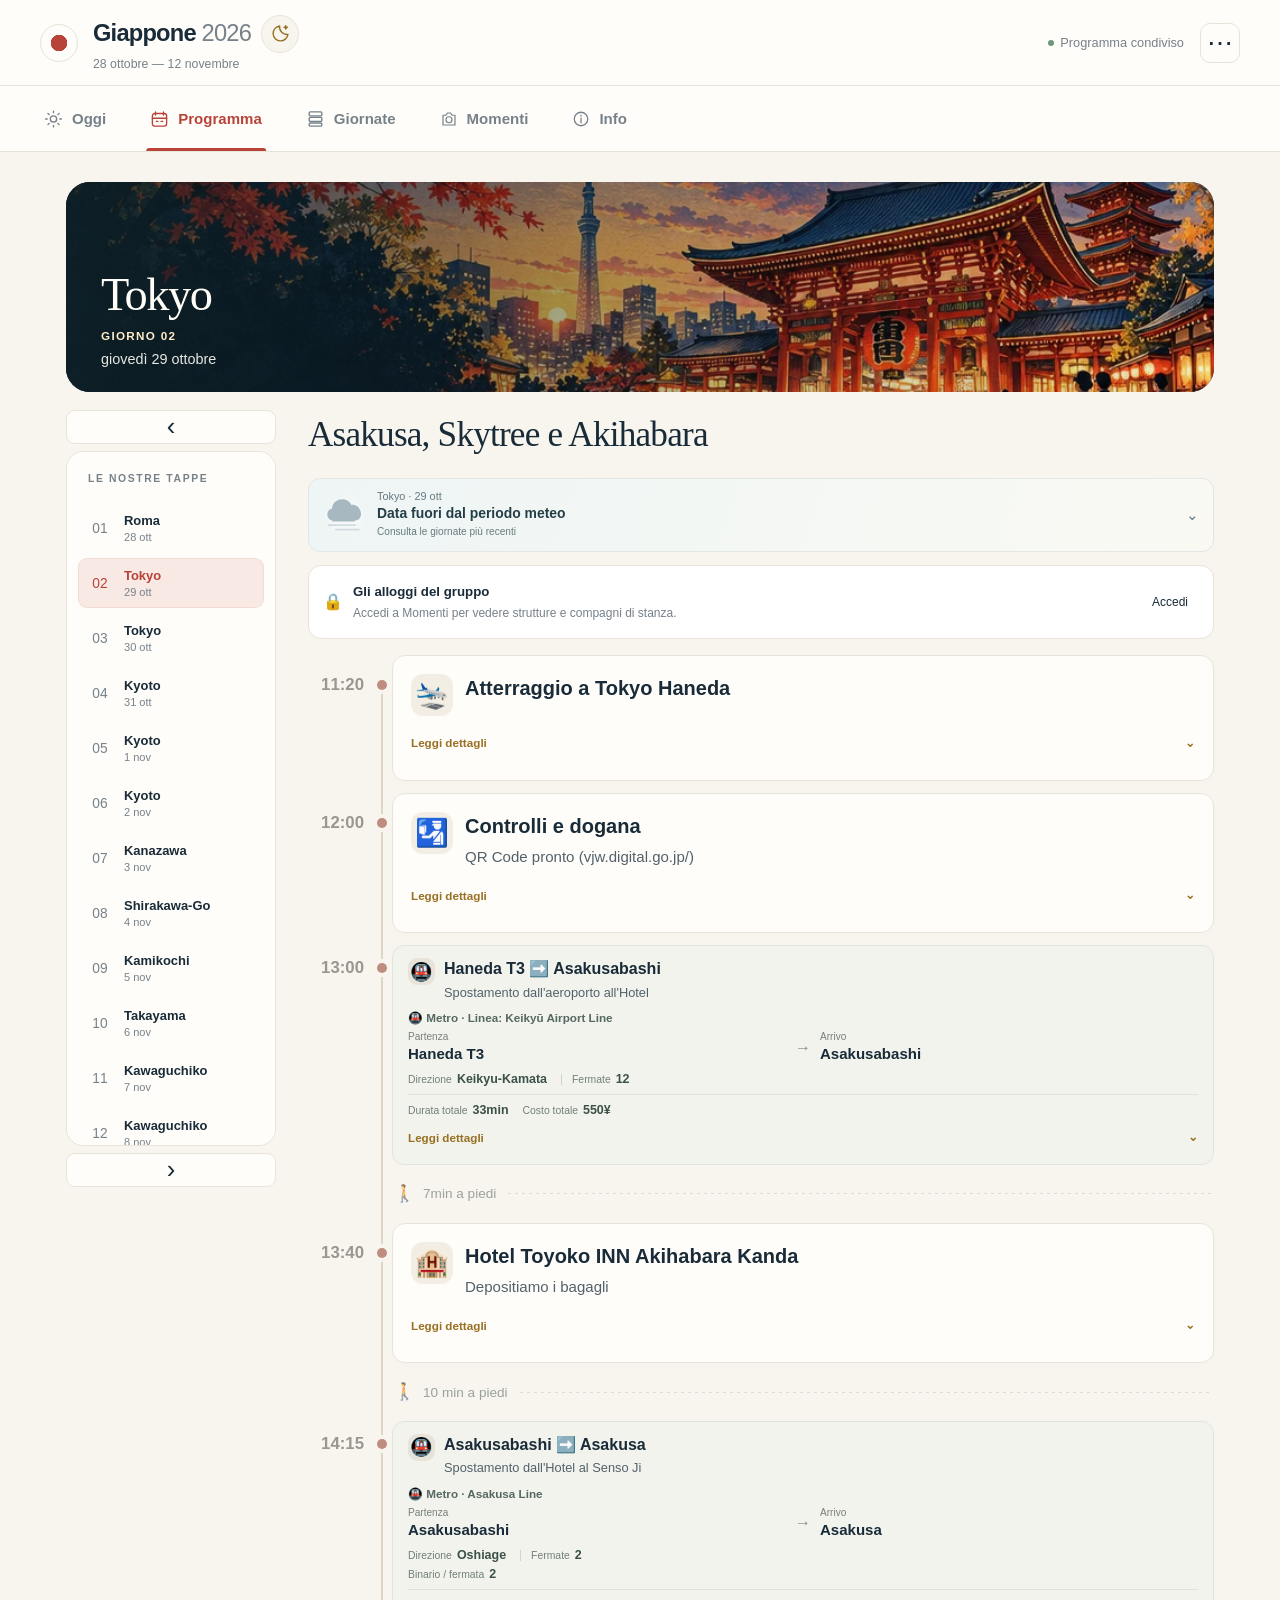
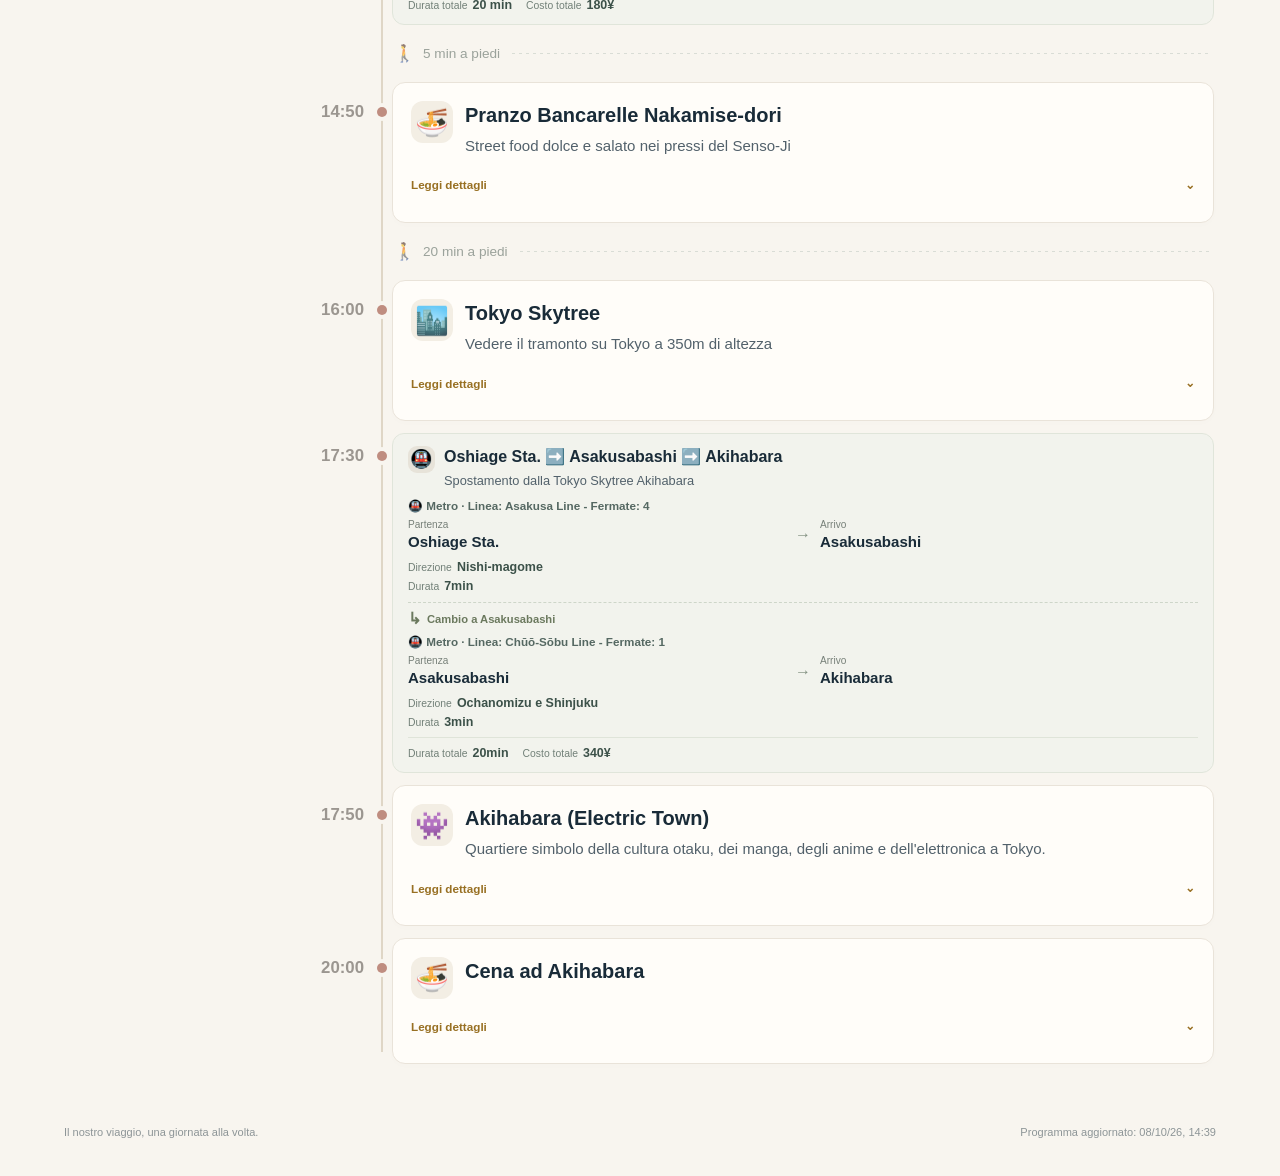
==== Giappone2026/index.html @ 4f777327 "Programma con alloggio personale e Momenti più rapido: cache cifrata, prefetch e riuso foto" ====
<!doctype html>
<html lang="it">
<head>
<meta charset="utf-8"><meta name="viewport" content="width=device-width,initial-scale=1,viewport-fit=cover"><meta name="theme-color" content="#192b38"><meta name="description" content="«Con quest’app scoprirò finalmente il programma.» — Giorgia. Tappe, mappe e ricordi: il viaggio del gruppo, tutto qui."><meta name="referrer" content="no-referrer"><meta name="robots" content="noindex,nofollow">
<meta name="apple-mobile-web-app-capable" content="yes"><meta name="apple-mobile-web-app-title" content="Giappone 2026"><meta name="apple-mobile-web-app-status-bar-style" content="default">
<script src="theme.js?v=20261004-notte"></script>
<title>Giappone 2026 · Il viaggio, insieme.</title>
<meta property="og:type" content="website">
<meta property="og:locale" content="it_IT">
<meta property="og:site_name" content="Giappone 2026">
<meta property="og:title" content="Giappone 2026 · Il viaggio, insieme.">
<meta property="og:description" content="«Con quest’app scoprirò finalmente il programma.» — Giorgia. Tappe, mappe e ricordi: il viaggio del gruppo, tutto qui.">
<meta property="og:url" content="https://robertocipriani.github.io/Giappone-2026/?2">
<meta property="og:image" content="https://robertocipriani.github.io/Giappone-2026/Giappone2026/share-japan-2026-v2.jpg">
<meta property="og:image:secure_url" content="https://robertocipriani.github.io/Giappone-2026/Giappone2026/share-japan-2026-v2.jpg">
<meta property="og:image:type" content="image/jpeg">
<meta property="og:image:width" content="1200">
<meta property="og:image:height" content="600">
<meta property="og:image:alt" content="Giappone 2026 — Il viaggio, insieme. Il Monte Fuji, un torii e i colori dell’autunno.">
<meta name="twitter:card" content="summary_large_image">
<meta name="twitter:title" content="Giappone 2026 · Il viaggio, insieme.">
<meta name="twitter:description" content="«Con quest’app scoprirò finalmente il programma.» — Giorgia. Tappe, mappe e ricordi: il viaggio del gruppo, tutto qui.">
<meta name="twitter:image" content="https://robertocipriani.github.io/Giappone-2026/Giappone2026/share-japan-2026-v2.jpg">

<link rel="icon" href="favicon.svg?v=20261004-design" type="image/svg+xml"><link rel="apple-touch-icon" href="icon-japan-2026.png?v=20261004-design"><link rel="manifest" href="manifest.webmanifest?v=20261004-design"><link rel="stylesheet" href="styles.css?v=20261004-giornate"><link rel="stylesheet" href="momenti.css?v=20261011-photo"><link rel="stylesheet" href="program-shared.css"><link rel="stylesheet" href="theme.css?v=20261004-notte"><link rel="stylesheet" href="weather.css?v=20261004-meteo"><link rel="stylesheet" href="motion.css?v=20261004-motion"><link rel="stylesheet" href="today.css?v=20261011-oggi"><link rel="stylesheet" href="alloggi.css?v=20261011-personal-speed">
</head>
<body>
<header class="masthead"><div class="brand"><span class="flag" aria-hidden="true"></span><div><div class="brand-title-row"><span class="brand-name">Giappone <b>2026</b></span><button type="button" id="theme-toggle" class="theme-toggle" aria-label="Attiva la modalità scura" aria-pressed="false" title="Attiva la modalità scura"><svg viewBox="0 0 24 24" fill="none" stroke="currentColor" stroke-width="1.6" aria-hidden="true"><path d="M20.5 13A8.5 8.5 0 0 1 11 3.5 8.5 8.5 0 1 0 20.5 13Z"/></svg></button></div><span id="personal-welcome" class="brand-welcome" hidden></span><span class="brand-dates">28 ottobre — 12 novembre</span></div></div><div class="head-actions"><span id="save-state" class="save-state" role="status">Programma pronto</span><button id="edit-toggle" class="edit-toggle" aria-pressed="false">Modifica</button><button id="menu-toggle" class="icon-button" aria-label="Apri strumenti" aria-expanded="false">⋯</button></div></header>
<div id="tools-menu" class="tools-menu" hidden><button data-action="configure-sync">Collega il foglio Google</button><button data-action="sync-now">Aggiorna dal foglio</button><button data-action="export">Esporta una copia del programma</button><button data-action="import">Importa un programma</button><button data-action="undo">Annulla ultima modifica</button><button data-action="print">Stampa il programma</button><button data-action="reset" class="danger-text">Ripristina il programma iniziale</button></div>
<nav class="main-tabs" aria-label="Sezioni"><button data-view="today"><span data-nav-icon="sun" aria-hidden="true"></span>Oggi</button><button data-view="program" class="active" aria-current="page"><span data-nav-icon="calendar" aria-hidden="true"></span>Programma</button><button data-view="overview"><span data-nav-icon="days" aria-hidden="true"></span>Giornate</button><button data-view="moments"><span data-nav-icon="camera" aria-hidden="true"></span>Momenti</button><button data-view="more"><span data-nav-icon="info" aria-hidden="true"></span>Info</button></nav>
<div id="storage-warning" class="storage-warning" hidden></div>
<main id="main" tabindex="-1"></main>
<footer class="app-footer"><span>Il nostro viaggio, una giornata alla volta.</span><span id="footer-date">Dal programma del 2 ottobre 2026</span></footer>
<div id="toast" class="toast" role="status" hidden></div>
<dialog id="editor"><form id="edit-form"><div class="dialog-heading"><h2 id="dialog-title">Modifica attività</h2><button type="button" class="icon-button" data-action="close" aria-label="Chiudi">×</button></div><div id="editor-fields"></div><p id="form-error" class="form-error" role="alert" hidden></p><div class="dialog-actions"><button type="button" class="secondary" data-action="close">Annulla</button><button type="submit" class="primary">Salva modifiche</button></div></form></dialog>
<dialog id="confirmation"><div class="dialog-heading"><h2 id="confirm-title">Conferma</h2></div><p id="confirm-message"></p><div class="dialog-actions"><button id="confirm-no" class="secondary">Annulla</button><button id="confirm-yes" class="primary">Conferma</button></div></dialog>
<input id="import-file" type="file" accept="application/json,.json" hidden>
<noscript>Attiva JavaScript per consultare e modificare il programma.</noscript>
<dialog id="sync-setup" class="sync-setup"><div class="dialog-heading"><h2>Il programma si aggiorna per tutti</h2><button class="icon-button" id="sync-close" aria-label="Chiudi collegamento">×</button></div><p>L’organizzatore aggiorna il foglio Google. Questa app riceve le attività e le conserva anche offline.</p><p><a href="attiva-google.html" target="_blank" rel="noopener">Apri la guida e copia il codice</a> per attivare una volta il servizio Google, poi incolla qui il collegamento ottenuto.</p><div class="field"><label for="sync-feed-url">Collegamento del programma condiviso</label><input id="sync-feed-url" type="url" placeholder="https://script.google.com/macros/s/…/exec" autocomplete="off"></div><p id="sync-setup-error" class="sync-error" role="alert"></p><div class="sync-actions"><button id="save-sync" class="primary">Collega e aggiorna</button><button id="copy-shared-link" class="secondary">Copia invito: programma e Momenti</button><button id="disconnect-sync" class="secondary" hidden>Usa una copia personale</button></div><p id="sync-current-link" class="sync-link" hidden></p><p>Il servizio espone il programma a chi ha il collegamento, come il sito del viaggio. Nel foglio evita dati personali, documenti e codici di prenotazione riservati.</p></dialog><script src="covers.js"></script><script src="covers-extra.js?v=20261004-simple"></script><script src="sheet-parser.js"></script><script src="data.js"></script><script src="drive-transport.js?v=20261003-rpc2"></script><script src="invite-crypto.js?v=20261004-mini"></script><script src="momenti-cache.js?v=20261011-personal-speed"></script><script src="momenti.js?v=20261011-personal-speed"></script><script src="program-shared.js?v=20261004-viaggio"></script><script src="frasi.js?v=20261004-viaggio"></script><script src="kitsu.js?v=20261004-notte"></script><script src="fortuna.js?v=20261004-notte"></script><script src="notes.js?v=20261004-notte"></script><script src="luoghi.js?v=20261004-giornate"></script><script src="weather.js?v=20261004-meteo"></script><script src="motion.js?v=20261004-motion"></script><script src="alloggi.js?v=20261011-personal-speed"></script><script src="app.js?v=20261011-personal-speed"></script><script>document.querySelectorAll("[data-nav-icon]").forEach(el=>{const icons={sun:"☀",calendar:"▤",ticket:"▣",wallet:"€",info:"ⓘ"};el.innerHTML=window.JAPAN_NAV_ICONS?.[el.dataset.navIcon]||icons[el.dataset.navIcon]});</script>
</body></html>
---- Giappone2026/styles.css ----
:root{--ink:#17263d;--muted:#64738a;--accent:#bd3b46;--accent-soft:#fbeef0;--paper:#f4f6fa;--line:#e2e7ee;--white:#fff;--radius:18px;--shadow:0 10px 30px #17263d08;color-scheme:light;font-family:"Segoe UI",-apple-system,BlinkMacSystemFont,Arial,sans-serif;font-size:16px;color:var(--ink);background:var(--paper)}*{box-sizing:border-box}body{margin:0}button,input,select,textarea{font:inherit}button,a,input,select,textarea{-webkit-tap-highlight-color:transparent}button{cursor:pointer}button:disabled{cursor:default;opacity:.45}button{border:0;background:none;color:inherit}a{color:var(--ink);text-underline-offset:4px}button:focus-visible,a:focus-visible,input:focus-visible,textarea:focus-visible,select:focus-visible{outline:3px solid #bd3b4677;outline-offset:3px}button:hover{filter:brightness(.96)}[hidden]{display:none!important}.masthead{height:90px;background:var(--white);padding:0 max(24px,calc((100vw - 1200px)/2));display:flex;align-items:center;justify-content:space-between;border-bottom:1px solid var(--line);gap:16px}.brand{display:flex;gap:15px;align-items:center}.flag{height:38px;width:38px;border:1px solid var(--line);border-radius:50%;background:radial-gradient(circle,var(--accent) 0 8px,#fff 8.5px)}.brand-name{font-size:1.48rem;font-weight:700;letter-spacing:-.7px;display:block}.brand-name b{font-weight:400;color:var(--muted)}.brand-dates{font-size:.85rem;color:var(--muted);display:block;margin-top:4px}.head-actions{display:flex;gap:9px;align-items:center}.save-state{font-size:.8rem;color:var(--muted);margin-right:8px}.edit-toggle{font-size:.88rem;font-weight:600;border:1px solid var(--line);border-radius:10px;padding:11px 16px}.edit-toggle[aria-pressed=true]{background:var(--accent);border-color:var(--accent);color:white}.icon-button{display:inline-grid;place-items:center;width:40px;height:40px;border-radius:10px;border:1px solid var(--line);font-size:1.6rem}.tools-menu{position:absolute;right:max(20px,calc((100vw - 1200px)/2));top:75px;background:white;padding:8px;border:1px solid var(--line);box-shadow:0 10px 45px #17263d24;border-radius:14px;z-index:30;width:min(320px,calc(100vw - 32px))}.tools-menu button{display:block;text-align:left;padding:14px;border-radius:8px;width:100%;font-size:.9rem}.tools-menu button:hover{background:var(--paper)}.main-tabs{padding:0 max(20px,calc((100vw - 1200px)/2));height:64px;display:flex;gap:28px;background:white;border-bottom:1px solid var(--line);position:sticky;top:0;z-index:20}.main-tabs button{display:flex;align-items:center;gap:8px;position:relative;padding:0 4px;color:var(--muted);font-size:.94rem;font-weight:600;white-space:nowrap}.main-tabs button.active{color:var(--accent)}.main-tabs button.active:after{content:"";position:absolute;bottom:0;left:0;right:0;height:3px;background:var(--accent);border-radius:4px 4px 0 0}.main-tabs button>span:first-child{font-size:1.1rem}.nav-count{font-size:.72rem;border-radius:6px;background:var(--accent-soft);color:var(--accent);padding:2px 5px}.storage-warning{padding:15px 22px;background:#fff3d9;border-bottom:1px solid #dfc690;color:#66490d;line-height:1.5}main{max-width:1200px;margin:0 auto;padding:26px 24px 40px;min-height:65vh;outline:0}.journey-art{height:142px;border-radius:20px;overflow:hidden;background:#dbe5ee;position:relative;margin-bottom:22px}.journey-art img{width:100%;height:100%;object-fit:cover;object-position:50% 48%}.journey-art:after{content:"";position:absolute;inset:0;background:linear-gradient(90deg,#17263dc9,transparent 80%)}.art-copy{position:absolute;z-index:1;left:24px;bottom:20px;color:white}.art-copy strong{font-size:1.2rem;letter-spacing:-.3px;display:block}.art-copy span{display:block;font-size:.85rem;margin-top:5px;opacity:.93}.program-layout{display:grid;grid-template-columns:230px minmax(0,1fr);gap:24px}.day-list{display:flex;flex-direction:column;gap:5px;padding:13px;background:white;border-radius:var(--radius);border:1px solid var(--line);height:max-content;position:sticky;top:84px;max-height:calc(100vh - 110px);overflow:auto}.rail-label{font-size:.76rem;font-weight:600;color:var(--muted);letter-spacing:1px;text-transform:uppercase;padding:7px 10px 12px}.day-button{border-radius:11px;display:flex;align-items:center;gap:13px;padding:11px 10px;text-align:left;width:100%}.day-button:hover{background:var(--paper)}.day-button.selected{background:var(--accent-soft)}.day-number{font-size:1.12rem;font-weight:600;color:var(--muted);width:27px;flex-shrink:0;text-align:center}.selected .day-number{color:var(--accent)}.day-button .day-city{font-size:.88rem;font-weight:650;display:block}.day-button .day-date{font-size:.78rem;color:var(--muted);display:block;margin-top:2px}.day-button.selected .day-city{color:var(--accent)}.day-top{display:flex;justify-content:space-between;align-items:center;gap:15px;margin-bottom:14px}.eyebrow{font-size:.78rem;text-transform:uppercase;letter-spacing:1.3px;color:var(--accent);font-weight:650}.day-pager{display:flex;gap:7px}.day-pager button{height:36px;width:36px;background:white;border:1px solid var(--line);border-radius:9px;font-size:1.15rem}.day-heading h1,.page-heading h1{font-size:clamp(1.7rem,3vw,2.3rem);letter-spacing:-1px;line-height:1.16;margin:8px 0 11px}.day-subtitle,.page-heading p{margin:0;color:var(--muted);font-size:.96rem;line-height:1.5}.day-heading{margin-bottom:21px}.edit-day{font-size:.84rem;color:var(--accent);text-decoration:underline;text-underline-offset:4px;margin-top:12px;padding:0}.stay-card{background:var(--ink);border-radius:14px;color:white;display:flex;align-items:center;justify-content:space-between;gap:14px;padding:17px 20px;margin-bottom:19px}.stay-card small{display:block;color:#c5d0df;font-size:.8rem;margin-bottom:5px}.stay-card strong{font-size:.96rem}.stay-card a{color:white;border:1px solid #ffffff38;border-radius:8px;padding:8px 12px;white-space:nowrap;font-size:.8rem;text-decoration:none}.notice{background:white;border:1px solid var(--line);border-left:3px solid var(--accent);border-radius:11px;padding:13px 15px;margin-bottom:11px;font-size:.88rem;line-height:1.55;color:#455268;display:flex;gap:12px;align-items:start}.notice strong{color:var(--ink)}.notice button{font-size:.8rem;color:var(--accent);margin-left:auto;flex-shrink:0}.timeline-head{display:flex;justify-content:space-between;align-items:center;margin:24px 0 15px}.timeline-head h2{font-size:1rem;margin:0}.timeline-head span{font-size:.8rem;font-weight:400;color:var(--muted);margin-left:8px}.primary{background:var(--accent);color:white;padding:11px 17px;border-radius:10px;font-size:.9rem;font-weight:600}.secondary{border:1px solid var(--line);padding:11px 17px;border-radius:10px;background:white;font-size:.9rem;font-weight:600}.timeline{display:flex;flex-direction:column;gap:13px}.event{display:grid;grid-template-columns:54px 1fr;gap:17px}.event-time{color:var(--muted);font-size:.85rem;font-weight:650;padding-top:18px;position:relative;text-align:right}.event-time:after{content:"";position:absolute;right:-15px;top:24px;width:5px;height:5px;background:var(--accent);border-radius:50%;box-shadow:0 0 0 4px var(--paper)}.event-card{background:white;border:1px solid var(--line);border-radius:14px;padding:17px 19px;box-shadow:var(--shadow);min-width:0}.event.done .event-card{opacity:.7}.event.done h3{text-decoration:line-through;color:var(--muted)}.event-title-row{display:flex;align-items:start;gap:12px}.event h3{font-size:1rem;line-height:1.4;margin:0;white-space:pre-line;overflow-wrap:anywhere;font-weight:650;flex:1}.kind-label{display:inline-block;font-size:.7rem;letter-spacing:.5px;text-transform:uppercase;color:var(--muted);margin-bottom:7px}.check-event{width:22px;height:22px;border:1.5px solid #bec7d2;border-radius:50%;margin-top:1px;flex-shrink:0;font-size:.8rem;display:grid;place-items:center}.check-event[aria-pressed=true]{border-color:var(--accent);color:white;background:var(--accent)}.event-notes{color:var(--muted);font-size:.9rem;white-space:pre-line;line-height:1.5;margin:9px 0;overflow-wrap:anywhere}.event-bottom{display:flex;gap:8px;flex-wrap:wrap;align-items:center;margin-top:12px}.event-bottom:empty{display:none}.map-link,.event-link{font-size:.8rem;border-radius:7px;background:var(--paper);padding:7px 10px;color:#40516b;text-decoration:none;display:inline-block}.event-link{color:var(--accent);background:var(--accent-soft)}.chip{font-size:.75rem;display:inline-flex;align-items:center;border-radius:6px;padding:5px 8px;background:#edf3f6;color:#456173}.chip.pending{background:var(--accent-soft);color:var(--accent)}.event-actions{display:flex;gap:14px;border-top:1px solid var(--line);padding-top:12px;margin-top:13px}.event-actions button{font-size:.8rem;padding:0;color:var(--muted)}.event-actions button:first-child{color:var(--accent)}.day-notes{white-space:pre-line;border-radius:12px;background:#e9eef5;padding:16px;line-height:1.55;font-size:.94rem;margin-bottom:15px}.empty{background:white;border:1px dashed #c7d0dd;border-radius:15px;padding:35px 22px;line-height:1.6;text-align:center;color:var(--muted)}.page-heading{margin:8px 0 24px}.page-heading .heading-row{display:flex;justify-content:space-between;align-items:center;gap:14px}.booking-tools{display:flex;justify-content:space-between;gap:15px;align-items:center;flex-wrap:wrap;margin-bottom:22px}.segmented{display:flex;gap:5px;padding:5px;background:#e8edf4;border-radius:12px}.segmented button{padding:10px 14px;font-size:.84rem;border-radius:8px}.segmented button.active{background:white;box-shadow:0 2px 5px #17263d0a;font-weight:600}.search-field{border:1px solid var(--line);border-radius:10px;background:white;padding:11px 14px;font-size:.9rem;width:min(100%,280px)}.booking-grid{display:grid;grid-template-columns:repeat(2,minmax(0,1fr));gap:17px}.booking-card{background:white;border:1px solid var(--line);padding:22px;border-radius:var(--radius);box-shadow:var(--shadow)}.booking-category{font-size:.73rem;color:var(--muted);text-transform:uppercase;letter-spacing:.7px}.booking-title-row{display:flex;align-items:start;justify-content:space-between;gap:10px;margin:9px 0 15px}.booking-title-row h2{font-size:1.1rem;letter-spacing:-.25px;line-height:1.4;margin:0}.booking-card p{font-size:.88rem;color:var(--muted);line-height:1.6;white-space:pre-line;overflow-wrap:anywhere}.booking-meta{display:grid;grid-template-columns:1fr 1fr;gap:13px 20px;margin-top:19px;padding-top:16px;border-top:1px solid var(--line)}.booking-meta small{font-size:.74rem;color:var(--muted);display:block;margin-bottom:4px}.booking-meta strong{font-size:.88rem;font-weight:600}.cost-total{background:var(--ink);color:white;border-radius:22px;padding:28px;margin-bottom:24px;display:flex;align-items:center;justify-content:space-between;gap:20px}.cost-total small{font-size:.85rem;color:#ced7e3}.cost-total strong{font-size:2.6rem;letter-spacing:-1.5px;display:block;margin-top:9px}.cost-total p{font-size:.88rem;line-height:1.5;color:#ced7e3;max-width:310px;margin:0}.budget-list{background:white;border:1px solid var(--line);border-radius:var(--radius);padding:7px 22px}.budget-item{display:grid;grid-template-columns:1fr auto;align-items:center;padding:21px 0;border-bottom:1px solid var(--line);gap:12px}.budget-item:last-child{border:0}.budget-item strong{font-size:1rem}.budget-item small{color:var(--muted);display:block;margin-top:5px;font-size:.8rem}.budget-amount{display:flex;align-items:center;gap:13px;font-weight:600}.budget-amount button{font-size:.78rem;color:var(--accent);font-weight:400;text-decoration:underline}.bar{width:100%;height:4px;border-radius:4px;background:#edf0f5;margin-top:12px}.bar span{display:block;height:100%;background:var(--accent);border-radius:4px}.info-grid{display:grid;grid-template-columns:1fr 1fr;gap:20px}.info-card{border:1px solid var(--line);border-radius:var(--radius);padding:24px;background:white}.info-card h2{font-size:1.05rem;margin:0 0 16px}.info-card p,.info-card li{line-height:1.6;color:var(--muted);font-size:.94rem;white-space:pre-line;overflow-wrap:anywhere}.info-card a{color:var(--accent);font-size:.9rem}.info-card.wide{grid-column:1/-1}.converter{display:flex;gap:12px;align-items:center;flex-wrap:wrap}.converter input{width:140px;padding:12px;border:1px solid var(--line);border-radius:9px;background:var(--paper)}.converter strong{font-size:1.2rem}.info-actions{display:flex;gap:12px;flex-wrap:wrap;margin-top:15px}.app-footer{max-width:1200px;margin:0 auto;padding:10px 24px 30px;display:flex;gap:15px;justify-content:space-between;color:var(--muted);font-size:.78rem;line-height:1.5}.toast{position:fixed;bottom:25px;left:50%;transform:translateX(-50%);padding:14px 20px;border-radius:12px;background:var(--ink);color:white;box-shadow:0 7px 30px #17263d33;z-index:100;font-size:.9rem;max-width:calc(100vw - 32px);line-height:1.5}dialog{width:min(560px,calc(100vw - 28px));max-height:calc(100dvh - 40px);border:1px solid var(--line);border-radius:21px;padding:25px;color:var(--ink);box-shadow:0 25px 80px #17263d33;overflow:auto}dialog::backdrop{background:#17263d85;backdrop-filter:blur(3px)}.dialog-heading{display:flex;justify-content:space-between;align-items:center;gap:12px;margin-bottom:20px}.dialog-heading h2{font-size:1.3rem;margin:0;letter-spacing:-.4px}.dialog-heading .icon-button{border:0}.field-grid{display:grid;grid-template-columns:1fr 1fr;gap:16px}.field{display:flex;flex-direction:column;gap:7px;margin-bottom:16px}.field-grid .field{margin-bottom:0}.field.wide{grid-column:1/-1}.field label{font-size:.86rem;font-weight:600}.field input,.field textarea,.field select{width:100%;padding:11px 12px;border:1px solid #cdd6e0;border-radius:9px;background:white;color:var(--ink);font-size:1rem}.field textarea{resize:vertical;min-height:80px;line-height:1.5}.field small{font-size:.77rem;color:var(--muted);line-height:1.4}.dialog-actions{display:flex;justify-content:end;gap:10px;margin-top:24px}.form-error{background:var(--accent-soft);color:#a02933;padding:12px;border-radius:8px;font-size:.85rem}.danger-text{color:var(--accent)!important}.section-note{font-size:.86rem;color:var(--muted);line-height:1.55;margin-top:18px}.source-link{display:inline-block;margin-top:14px}.editing-banner{background:var(--accent-soft);color:var(--accent);padding:11px 15px;border-radius:10px;margin-bottom:18px;font-size:.86rem}.muted{color:var(--muted)}.print-only{display:none}@media(min-width:960px){.view-program .journey-art{margin-left:254px}.view-program .journey-art:before{content:""}}@media(max-width:959px){.program-layout{display:block}.day-list{flex-direction:row;padding:8px;position:static;max-height:none;overflow-x:auto;border-radius:13px;gap:4px;margin-bottom:23px;scrollbar-width:thin}.rail-label{display:none}.day-button{min-width:105px;padding:10px;display:block;text-align:center}.day-number{display:none}.day-button .day-city{font-size:.79rem}.day-button .day-date{font-size:.8rem}.booking-grid{grid-template-columns:1fr 1fr}}@media(max-width:620px){.masthead{height:78px;padding:0 17px}.brand{gap:10px}.flag{height:32px;width:32px;background:radial-gradient(circle,var(--accent) 0 7px,#fff 7.5px)}.brand-name{font-size:1.14rem;letter-spacing:-.3px}.brand-dates{font-size:.73rem}.save-state{display:none}.edit-toggle{padding:9px 11px;font-size:.82rem}.head-actions{gap:5px}.icon-button{width:34px;height:34px}.main-tabs{height:57px;padding:0 12px;justify-content:space-between;gap:7px}.main-tabs button{font-size:.74rem;padding:0 3px;gap:4px}.main-tabs button>span:first-child{display:none}.nav-count{font-size:.68rem;padding:2px 4px}main{padding:18px 15px 25px}.journey-art{height:121px;border-radius:15px;margin-bottom:16px}.art-copy{left:18px;bottom:16px}.art-copy strong{font-size:1.07rem}.art-copy span{font-size:.77rem}.day-list{margin-bottom:20px}.day-button{min-width:92px;padding:9px 7px}.day-heading h1{font-size:1.75rem}.day-subtitle{font-size:.89rem}.event{grid-template-columns:44px 1fr;gap:14px}.event-time{font-size:.76rem;padding-top:17px}.event-time:after{right:-12px}.event-card{padding:14px;border-radius:12px}.event h3{font-size:.94rem;line-height:1.45}.event-notes{font-size:.87rem}.stay-card{padding:15px;gap:10px}.stay-card strong{font-size:.89rem}.stay-card a{padding:7px 10px;font-size:.77rem}.notice{font-size:.83rem;padding:12px;gap:8px}.notice button{font-size:.75rem}.booking-grid,.info-grid{grid-template-columns:1fr}.info-card.wide{grid-column:auto}.booking-card{padding:19px}.booking-tools{gap:12px}.segmented{width:100%;justify-content:space-between}.segmented button{padding:9px 10px;font-size:.8rem}.search-field{width:100%;max-width:none}.cost-total{padding:23px;display:block}.cost-total strong{font-size:2.2rem}.cost-total p{margin-top:17px;max-width:none}.budget-list{padding:3px 18px}.budget-amount{gap:9px}.info-card{padding:20px}.app-footer{padding:5px 17px 25px;display:block}.app-footer span{display:block;margin-top:5px}.field-grid{grid-template-columns:1fr 1fr;gap:13px}dialog{padding:20px}#confirmation p{line-height:1.6}.timeline-head h2 span{display:none}.timeline-head .primary{padding:9px 12px;font-size:.8rem}}@media(prefers-reduced-motion:no-preference){button,a{transition:background .15s,color .15s,filter .15s}.event-card{animation:appear .18s ease-out}@keyframes appear{from{transform:translateY(3px)}to{transform:none}}}@media print{body{background:white}.masthead{padding:0;border:0}.head-actions,.main-tabs,.day-list,.day-pager,.timeline-head button,.event-actions,.check-event,.edit-day,.notice button,.tools-menu,.toast,.journey-art,.app-footer,.editing-banner{display:none!important}main{padding:0;max-width:none}.program-layout{display:block}.event-card{box-shadow:none;break-inside:avoid}.event{break-inside:avoid}.print-only{display:block}.print-day{break-before:page}.print-day:first-child{break-before:auto}.day-heading h1{font-size:24px}.stay-card{background:#edf0f5;color:#17263d}.stay-card small,.stay-card a{color:#17263d}.event.done .event-card{opacity:1}.booking-card,.info-card{break-inside:avoid}.booking-grid{display:block}.booking-card{margin-bottom:15px}}

:root{--ink:#192b38;--muted:#76818a;--accent:#b84339;--accent-soft:#f8e9e4;--paper:#f8f5ef;--line:#e9e3d9;--shadow:0 5px 24px #192b3805;font-family:-apple-system,BlinkMacSystemFont,"Segoe UI",sans-serif;background:var(--paper)}body{background:var(--paper)}.ui-icon{width:20px;height:20px;flex-shrink:0;vertical-align:middle}.masthead{height:86px;background:#fffdf9;border-color:var(--line)}.brand-name{letter-spacing:-.8px}.brand-name b{font-weight:350}.brand-dates{font-size:.77rem}.flag{background:radial-gradient(circle,var(--accent) 0 8px,#fffdf9 8.5px);border-color:var(--line)}.head-actions{gap:8px}.edit-toggle{background:#fffdf9;border-color:var(--line)}.save-state{display:flex;align-items:center;gap:6px}.save-state:before{content:"";width:6px;height:6px;border-radius:50%;background:#6d977b}.main-tabs{background:#fffdf9;gap:36px;height:66px}.main-tabs button{gap:9px}.main-tabs button>span:first-child{display:inline-flex}.main-tabs .ui-icon{width:19px}.main-tabs button.active:after{height:2px}main{max-width:1200px;padding:30px 26px 50px}.city-cover{height:270px;border-radius:24px;overflow:hidden;position:relative;background:var(--ink);isolation:isolate}.cover-art{width:100%;height:100%;position:absolute;inset:0}.cover-shade{position:absolute;inset:0;background:linear-gradient(90deg,#0b172ec7,#0b172e00 85%),linear-gradient(0deg,#0b172e55,transparent 65%)}.cover-copy{position:absolute;left:35px;bottom:32px;right:25px;color:#fffdf7}.cover-kicker{font-size:.66rem;font-weight:650;letter-spacing:2.3px;display:block;opacity:.82}.cover-copy strong{display:block;font-family:Georgia,"Times New Roman",serif;font-weight:400;font-size:3.7rem;letter-spacing:-1.5px;line-height:1.05;margin:13px 0 10px}.cover-copy>span:last-child{font-size:.85rem;opacity:.9}.program-toolbar{display:flex;justify-content:space-between;align-items:center;margin:18px 0 27px;gap:12px;font-size:.78rem;color:var(--muted)}.program-toolbar>span{display:flex;gap:8px;align-items:center}.program-toolbar>div{display:flex;gap:9px}.text-button{display:flex;align-items:center;gap:7px;padding:10px 11px;font-size:.78rem;border-radius:8px;color:var(--ink)}.text-button .ui-icon{width:17px;height:17px}.program-layout{grid-template-columns:210px minmax(0,1fr);gap:32px}.day-list{background:#fffdf9;padding:11px;border-color:var(--line);border-radius:17px;top:85px}.rail-label{font-size:.65rem;letter-spacing:1.6px;padding:10px 10px 14px}.day-button{padding:10px;gap:12px;border-radius:9px}.day-number{font-size:.86rem;width:24px;font-weight:500}.day-button .day-city{font-size:.81rem}.day-button .day-date{font-size:.69rem;margin-top:3px}.day-button.is-today .day-date:after{content:" · OGGI";color:var(--accent);font-size:.6rem}.day-heading h1,.page-heading h1,.today-heading h1,.today-intro h1{font-family:Georgia,"Times New Roman",serif;font-weight:400;letter-spacing:-.8px;font-size:2.2rem;line-height:1.18}.day-heading{margin-bottom:22px}.day-top{margin-bottom:9px}.eyebrow{font-size:.67rem;letter-spacing:1.45px;font-weight:650}.day-pager button{width:38px;height:38px;border-color:var(--line);background:#fffdf9;font-size:1.6rem}.day-subtitle{font-size:.82rem}.stay-card{background:#eeeae2;color:var(--ink);padding:17px 20px;border-radius:12px;margin-bottom:15px;justify-content:start;gap:12px}.stay-icon{width:36px;height:36px;display:grid;place-items:center;background:#fffdf9;border-radius:50%;flex-shrink:0}.stay-card small{color:var(--muted);font-size:.71rem}.stay-card strong{font-size:.85rem}.stay-card a{color:var(--ink);background:#fffdf9;border:1px solid var(--line);font-size:.73rem;margin-left:auto;min-height:40px;display:flex;align-items:center}.day-alerts{margin:12px 0 18px;border:1px solid #e7d8c4;border-radius:11px;background:#fff9ee}.day-alerts>summary{display:flex;align-items:center;gap:9px;padding:13px;font-size:.78rem;color:#856137;cursor:pointer;list-style:none}.day-alerts>summary>span{margin-left:auto}.day-alerts .ui-icon{width:17px}.day-alerts .notice{border:0;background:transparent;margin:0;box-shadow:none;font-size:.8rem}.day-notes{background:#eeeae2;color:var(--ink);font-size:.83rem}.day-notes summary{cursor:pointer;font-weight:600}.day-notes p{margin-bottom:0}.timeline-head{margin:25px 0 17px}.timeline-head h2{font-size:.95rem;font-weight:650}.timeline-head h2 span{display:none}.timeline-head>span{font-size:.73rem}.timeline{gap:12px}.event{grid-template-columns:47px minmax(0,1fr);gap:19px}.event-time{font-size:.76rem;padding-top:19px;color:#7a7e82;position:relative}.event-time:after{right:-16px;top:25px;background:var(--accent);width:5px;height:5px;box-shadow:0 0 0 5px var(--paper)}.event-time:before{content:"";position:absolute;right:-14px;top:33px;bottom:-31px;width:1px;background:#e0d9ce}.event:last-child .event-time:before{display:none}.event-card{padding:17px 20px;border:1px solid var(--line);border-radius:13px;background:#fffdf9;box-shadow:none}.event-type{display:flex;align-items:center;gap:7px;margin-bottom:7px;min-height:18px}.event-symbol{display:flex;align-items:center;color:#94796b}.event-symbol .ui-icon{width:15px;height:15px}.kind-label{font-size:.59rem;letter-spacing:1.2px;margin:0;color:#94796b}.event-type .chip{margin-left:auto;padding:3px 6px;font-size:.61rem}.event h3{font-size:.94rem;font-weight:620;line-height:1.42;white-space:normal}.event-title-row{gap:12px;align-items:center}.check-event{width:34px;height:34px;min-width:34px;background:#fffdf9;border-color:#d9d6cf;position:relative;transition:background .15s}.check-event:before{content:"";position:absolute;inset:-5px}.check-event .ui-icon{width:17px}.event.done .event-card{opacity:.56}.kind-trasporto .event-card{background:#efede7;padding:13px 17px;border-color:#e6e0d7}.kind-trasporto .event-symbol,.kind-trasporto .kind-label{color:#6c7e82}.kind-trasporto h3{font-size:.83rem;font-weight:550}.kind-trasporto .event-type{margin-bottom:4px}.kind-trasporto .check-event{background:transparent;width:28px;height:28px;min-width:28px}.kind-pasto .event-symbol,.kind-pasto .kind-label{color:#a07b3d}.kind-nota .event-symbol,.kind-nota .kind-label{color:#798678}.kind-nota .event-card{background:#f2f1ea}.event-bottom{gap:7px;margin-top:10px}.event-bottom:empty{display:none}.map-link,.event-link{font-size:.72rem;padding:10px 12px;border-radius:8px;min-height:40px;display:inline-flex;align-items:center;line-height:1.35}.map-link{background:#f0eee8;color:#50626a}.kind-trasporto .map-link{background:#fffdf9}.event-link{background:var(--accent-soft)}.event-details{margin-top:8px}.event-details>summary{list-style:none;cursor:pointer;display:flex;align-items:center;justify-content:space-between;gap:15px;padding:9px 0;font-size:.75rem;color:#797e7e;min-height:38px}.event-details>summary::-webkit-details-marker,.day-alerts>summary::-webkit-details-marker{display:none}.event-details[open]>summary{color:var(--accent)}.event-details[open]>summary>span{transform:rotate(180deg)}.details-body{border-top:1px solid var(--line);padding-top:9px;font-size:.83rem;line-height:1.65;color:#66737a;overflow-wrap:anywhere}.details-body p{white-space:pre-line;margin:0 0 10px}.event-actions{padding-top:11px;gap:16px}.event-actions button{min-height:38px}.primary{background:var(--accent);border-radius:10px;min-height:44px}.primary .ui-icon,.secondary .ui-icon{width:17px;height:17px;margin-left:5px}.secondary{border-color:var(--line);background:#fffdf9;min-height:44px}.today-intro{max-width:650px;margin:34px 0 28px}.today-intro h1{font-size:2.7rem;margin:14px 0}.today-intro p{font-size:.96rem;line-height:1.7;color:var(--muted);margin-bottom:22px}.today-intro button{margin:0 8px 10px 0}.pretrip-grid{display:grid;grid-template-columns:repeat(3,1fr);gap:15px;border-top:1px solid var(--line);padding-top:26px}.pretrip-grid>div{display:flex;flex-direction:column;gap:6px}.pretrip-grid strong{font-family:Georgia,serif;font-size:2.3rem;font-weight:400}.pretrip-grid span{font-size:.78rem;color:var(--muted)}.today-heading{display:flex;align-items:center;justify-content:space-between;gap:18px;margin:30px 0 22px}.today-heading h1{margin:10px 0 0}.today-grid{display:grid;grid-template-columns:1.25fr 1fr;gap:17px;margin-bottom:22px}.next-activity,.today-stay{padding:26px;border-radius:17px;border:1px solid var(--line);background:#fffdf9}.next-activity{background:var(--ink);color:#fffdf9;border:0}.next-activity .eyebrow{color:#d6b898}.next-time{font-size:2.8rem;font-family:Georgia,serif;margin-top:17px}.next-activity h2,.today-stay h2{font-size:1.3rem;line-height:1.4;margin:13px 0}.next-activity p,.today-stay p{font-size:.82rem;line-height:1.6;opacity:.75}.next-activity .map-link{background:#ffffff18;color:white}.today-stay .eyebrow .ui-icon{width:16px;height:16px}.overview-grid{display:grid;grid-template-columns:repeat(3,minmax(0,1fr));gap:20px}.overview-card{padding:0;text-align:left;background:#fffdf9;border:1px solid var(--line);border-radius:17px;overflow:hidden;transition:transform .2s}.overview-card:hover{transform:translateY(-3px);filter:none}.small-cover{height:155px;border-radius:0}.small-cover .cover-copy{left:20px;bottom:17px}.small-cover .cover-kicker{display:none}.small-cover .cover-copy strong{font-size:2rem;margin:0}.small-cover .cover-copy>span:last-child{display:none}.overview-copy{padding:20px;display:flex;flex-direction:column;gap:12px}.overview-copy>strong{font-family:Georgia,serif;font-weight:400;font-size:1.25rem;line-height:1.3}.overview-copy>span:last-child{font-size:.73rem;color:var(--muted);display:flex;align-items:center;gap:6px}.overview-copy .ui-icon{margin-left:auto}.booking-card,.info-card,.budget-list{background:#fffdf9;border-color:var(--line);box-shadow:none}.booking-card{border-radius:16px}.booking-title-row h2{font-weight:600}.booking-tools .segmented{background:#ece8df}.segmented button.active{background:#fffdf9;box-shadow:none}.search-field{background:#fffdf9;border-color:var(--line)}.cost-total{border-radius:20px;background:var(--ink)}.cost-total strong{font-family:Georgia,serif;font-weight:400;font-size:3.1rem}.budget-item{border-color:var(--line)}.bar{background:#eeebe5}.bar>span{background:#bc6957}.info-card h2{font-family:Georgia,serif;font-weight:400;font-size:1.4rem}.info-card p{font-size:.87rem;line-height:1.7}.sync-description{color:var(--accent)!important}.app-footer{font-size:.69rem;color:#8d9597;padding-bottom:35px}.tools-menu{background:#fffdf9;border-color:var(--line)}dialog{border-color:var(--line);background:#fffdf9;border-radius:18px}dialog input,dialog select,dialog textarea{background:#fff;border-color:var(--line)}.dialog-heading h2{font-family:Georgia,serif;font-weight:400}.sync-setup .field{margin:18px 0}.sync-setup p{font-size:.85rem;line-height:1.65;color:var(--muted)}.sync-setup .sync-actions{display:flex;gap:8px;flex-wrap:wrap}.sync-setup .sync-error{color:var(--accent)}.sync-link{overflow-wrap:anywhere;font-size:.8rem;padding:12px;border-radius:9px;background:var(--paper)}.sync-badge-button{border:0;font-size:.75rem;color:var(--muted);display:flex;align-items:center;gap:6px;padding:8px}.sync-badge-button .ui-icon{width:15px;height:15px}.chip{background:#eaf1eb;color:#62806a}.chip.pending{background:#f7e8dd;color:#a07545}.editing-banner{background:#efe6d9;border-color:var(--line);font-size:.8rem}.source-link{display:inline-block;margin-top:14px;color:var(--accent)}
@media(max-width:760px){.masthead{height:74px;padding:0 18px}.brand{gap:10px}.flag{width:32px;height:32px}.brand-name{font-size:1.22rem}.brand-dates{font-size:.64rem}.edit-toggle{padding:10px 12px;font-size:.75rem;min-height:40px}.icon-button{width:39px;height:39px}.save-state{display:none}.main-tabs{position:fixed;top:auto;bottom:0;left:0;right:0;height:calc(65px + env(safe-area-inset-bottom));padding:5px 8px calc(6px + env(safe-area-inset-bottom));gap:0;justify-content:space-around;border-top:1px solid var(--line);border-bottom:0;box-shadow:0 -5px 20px #192b3807;z-index:40}.main-tabs button{flex:1;padding:5px 2px;flex-direction:column;justify-content:center;gap:4px;font-size:.57rem;letter-spacing:.1px;min-width:0}.main-tabs button .ui-icon{height:22px;width:22px}.main-tabs button.active:after{display:none}.main-tabs button.active>span:first-child{background:#f7e8e2;border-radius:12px;padding:4px 15px;margin-top:-4px;margin-bottom:-4px}.main-tabs .nav-count{position:absolute;top:2px;right:calc(50% - 23px);font-size:.52rem;padding:2px 4px;border:2px solid #fffdf9;background:var(--accent);color:white}.main-tabs button>span:first-child{font-size:inherit}main{padding:18px 16px 30px}.city-cover{height:211px;border-radius:17px}.cover-copy{left:23px;bottom:24px;right:16px}.cover-kicker{font-size:.52rem;letter-spacing:1.6px}.cover-copy strong{font-size:3.2rem;margin:12px 0 9px}.cover-copy>span:last-child{font-size:.7rem}.program-toolbar{margin:10px 0 16px;font-size:.66rem}.program-toolbar>span{display:none}.program-toolbar>div{justify-content:space-between;width:100%}.text-button{font-size:.72rem;padding:9px 0}.program-layout{display:flex;flex-direction:column;gap:21px}.day-list{flex-direction:row;width:100%;padding:7px;gap:4px;position:static;overflow-x:auto;max-height:none;border-radius:12px;scrollbar-width:none}.day-list::-webkit-scrollbar{display:none}.rail-label{display:none}.day-button{min-width:73px;width:auto;padding:9px 10px;display:block;flex-shrink:0;text-align:center}.day-number{display:none}.day-button .day-city{font-size:.7rem}.day-button .day-date{font-size:.62rem;margin-top:5px}.day-heading h1{font-size:1.8rem;letter-spacing:-.5px;margin:8px 0 9px}.day-heading{margin-bottom:18px}.day-top{margin-bottom:4px}.day-top .eyebrow{font-size:.59rem}.day-pager{gap:6px}.day-pager button{width:34px;height:34px;font-size:1.4rem}.day-subtitle{font-size:.75rem}.stay-card{padding:14px 13px;gap:10px;border-radius:11px}.stay-icon{height:30px;width:30px}.stay-icon .ui-icon{width:17px}.stay-card small{font-size:.62rem}.stay-card strong{font-size:.74rem}.stay-card a{font-size:.65rem;padding:8px 10px;min-height:38px}.day-alerts>summary{font-size:.69rem;padding:11px}.timeline-head{margin:22px 0 14px;gap:9px}.timeline-head h2{font-size:.83rem}.timeline-head>span{font-size:.63rem;white-space:nowrap}.event{grid-template-columns:35px minmax(0,1fr);gap:16px}.event-time{font-size:.67rem;padding-top:17px}.event-time:after{right:-13px;top:23px;width:4px;height:4px;box-shadow:0 0 0 4px var(--paper)}.event-time:before{right:-11px;top:31px}.event-card{padding:14px 13px;border-radius:11px}.event h3{font-size:.82rem;line-height:1.43}.event-type{gap:5px;margin-bottom:6px}.kind-label{font-size:.52rem;letter-spacing:.7px}.event-symbol .ui-icon{width:13px;height:13px}.event-type .chip{font-size:.51rem;padding:3px 4px}.event-title-row{gap:8px}.check-event{width:29px;height:29px;min-width:29px}.check-event:before{inset:-8px}.kind-trasporto .event-card{padding:12px 13px}.kind-trasporto h3{font-size:.75rem}.kind-trasporto .check-event{width:26px;height:26px;min-width:26px}.event-details>summary{font-size:.66rem;min-height:37px;padding:7px 0}.details-body{font-size:.76rem}.map-link,.event-link{font-size:.65rem;padding:9px 10px;min-height:38px}.event-bottom{margin-top:7px;gap:5px}.timeline{gap:10px}.event-actions button{font-size:.68rem}.today-heading{display:block;margin:24px 0 17px}.today-heading h1{font-size:1.9rem;margin:10px 0 17px}.today-heading .secondary{font-size:.75rem}.today-grid{grid-template-columns:1fr;gap:13px}.next-activity,.today-stay{padding:22px;border-radius:14px}.next-time{font-size:2.6rem}.today-stay h2{font-size:1.15rem}.today-intro{margin:26px 0 20px}.today-intro h1{font-size:2.2rem}.today-intro p{font-size:.85rem}.today-intro button{font-size:.75rem;padding:10px 12px}.pretrip-grid{gap:10px;padding-top:20px}.pretrip-grid strong{font-size:1.9rem}.pretrip-grid span{font-size:.62rem;line-height:1.5}.overview-grid{grid-template-columns:1fr 1fr;gap:11px}.small-cover{height:105px;border-radius:0}.small-cover .cover-copy{left:12px;bottom:12px;right:8px}.small-cover .cover-copy strong{font-size:1.45rem}.overview-copy{padding:13px;gap:9px}.overview-copy .eyebrow{font-size:.48rem;letter-spacing:.5px}.overview-copy>strong{font-size:1rem}.overview-copy>span:last-child{font-size:.57rem}.overview-copy .ui-icon{width:13px}.page-heading h1{font-size:2rem}.page-heading p{font-size:.83rem}.booking-grid,.info-grid{grid-template-columns:1fr}.booking-card{padding:20px}.booking-title-row h2{font-size:1rem}.booking-card p{font-size:.8rem}.booking-meta strong{font-size:.8rem}.booking-tools .segmented button{font-size:.71rem;padding:9px 11px}.cost-total{padding:24px}.cost-total strong{font-size:2.8rem}.cost-total p{font-size:.75rem}.budget-list{padding:5px 17px}.budget-amount{font-size:.9rem}.budget-item strong{font-size:.84rem}.info-card{padding:21px}.info-card p{font-size:.81rem}.info-card h2{font-size:1.3rem}.info-actions{flex-wrap:wrap}.info-actions button{font-size:.74rem}.section-note{font-size:.76rem}.app-footer{padding:0 16px calc(90px + env(safe-area-inset-bottom));font-size:.6rem;line-height:1.6;display:flex;flex-direction:column;gap:4px}.tools-menu{top:64px;right:16px}.tools-menu button{font-size:.8rem}.editing-banner{font-size:.74rem;margin-bottom:16px}.sync-setup h2{font-size:1.4rem}.sync-setup p{font-size:.79rem}.sync-actions button{font-size:.75rem}.sync-link{font-size:.7rem}.pretrip-grid>div:last-child{max-width:105px}}
@media(max-width:350px){main{padding-left:12px;padding-right:12px}.masthead{padding:0 12px}.brand-name{font-size:1.1rem}.brand-dates{font-size:.6rem}.brand{gap:7px}.edit-toggle{padding:9px;font-size:.69rem}.head-actions{gap:5px}.event{gap:14px;grid-template-columns:31px minmax(0,1fr)}.event-card{padding:12px}.event-time{font-size:.6rem}.main-tabs button{font-size:.52rem}.cover-copy strong{font-size:2.8rem}.overview-copy>strong{font-size:.88rem}.stay-card strong{font-size:.68rem}}
@media print{.main-tabs,.masthead,.city-cover,.program-toolbar,.sync-setup,.day-list,.tools-menu{display:none!important}body,main{background:white!important}.event-details .details-body{display:block!important}.event-details>summary{display:none}.event-details:not([open])>:not(summary){display:block!important}.event-card{break-inside:avoid;background:white!important}.app-footer{padding-bottom:0}.day-alerts:not([open])>:not(summary){display:block!important}.event-time:before{display:none}.day-content{break-before:page}.day-content:first-child{break-before:auto}}

.transport-meta{font-size:.73rem;color:#73828a;margin:7px 0 0;letter-spacing:.1px}@media(max-width:760px){.transport-meta{font-size:.66rem;margin-top:6px}}

@media(max-width:760px){.city-cover:not(.small-cover){height:180px}.day-list{margin-bottom:0}.program-layout{gap:17px}.cover-copy{bottom:22px}.program-toolbar{margin-bottom:13px}}

/* Shared city photos, activity subtitles and Japan-time progress. */
.custom-cover{object-fit:cover;object-position:center}
.event-subtitle{margin:7px 0 0;color:#65727b;font-size:.84rem;line-height:1.5;white-space:pre-line}
.event-details>summary,.event-details[open]>summary{font-weight:700;color:#987023}
.event.is-past .event-time{color:#9b9690}
.event.is-past .event-time:before,.event.is-past .event-time:after{background:#b6a071}
.event.is-current .event-card{border-color:#b58b42;box-shadow:0 0 0 2px #b58b421c;background:#fffcf4}
.event.is-current .event-time{color:#987023;font-weight:750}
.event.is-current .event-time:after{background:#b58b42;box-shadow:0 0 0 5px #f1e5cc}
.current-step{margin-left:auto;padding:4px 8px;border-radius:20px;background:#eee1c7;color:#77551c;font-size:.6rem;font-weight:700;letter-spacing:.2px}
.timeline-now{display:flex;align-items:center;gap:10px;margin:2px 0 4px 59px;color:#987023;font-size:.68rem;font-weight:750;letter-spacing:.8px}
.timeline-now:before{content:"";height:8px;width:8px;flex:none;border-radius:50%;background:#b58b42;box-shadow:0 0 0 4px #f1e5cc}
.timeline-now:after{content:"";height:1px;flex:1;background:linear-gradient(90deg,#b58b42,transparent)}
.cover-editor-help{font-size:.85rem;line-height:1.6;color:var(--muted)}
#cover-preview{margin:0 0 18px}
.cover-upload-preview{height:170px;border-radius:12px;overflow:hidden;background:#f3eee5}
.cover-upload-preview img{width:100%;height:100%;object-fit:cover}
.cover-reset{display:flex;align-items:center;gap:9px;font-size:.85rem;margin:18px 0}
.cover-reset input{width:18px;height:18px}
@media(max-width:760px){.event-subtitle{font-size:.77rem}.timeline-now{margin-left:44px;font-size:.61rem}.current-step{font-size:.54rem;padding:4px 6px}.program-toolbar>div{flex-wrap:wrap;justify-content:flex-end;gap:8px}.program-toolbar>span{flex-shrink:0}.event-type{flex-wrap:wrap}}
@media(max-width:350px){.timeline-now{margin-left:38px}}
@media print{.timeline-now,.current-step{display:none!important}.event.is-current .event-card{box-shadow:none;border-color:#ddd;background:white}}


/* Clear activity cards and compact journeys. */
.event{grid-template-columns:64px minmax(0,1fr);gap:20px}
.event-time{font-size:1.05rem;font-weight:750;font-variant-numeric:tabular-nums;padding-top:20px}
.event-time:after{top:28px;right:-16px}
.event-time:before{top:36px;right:-14px}
.event-card{padding:18px 18px}
.event-heading{display:flex;align-items:flex-start;gap:12px}
.event-heading-copy{min-width:0;flex:1}
.activity-emoji{flex:none;display:grid;place-items:center;width:42px;height:42px;border-radius:12px;background:#f3eee4;font-size:1.7rem;line-height:1}
.event h3{font-size:1.18rem;line-height:1.38;font-weight:700}
.event-subtitle{margin-top:6px;font-size:.87rem}
.event-status{display:flex;align-items:center;gap:7px;flex-wrap:wrap;margin-top:10px}
.event-status:empty{display:none}
.event-status .current-step{margin-left:0}
.kind-trasporto .event-card{padding:10px 14px;background:#f2f0e9;border:1px solid #e3ded3;border-radius:12px;box-shadow:none}
.kind-trasporto .activity-emoji{height:30px;width:30px;border-radius:9px;background:#e7e3d9;font-size:1.25rem}
.kind-trasporto .event-heading{gap:10px}
.kind-trasporto h3{font-size:1.05rem;line-height:1.4;font-weight:650}
.kind-trasporto .event-time{padding-top:13px}
.kind-trasporto .event-time:after{top:22px}
.kind-trasporto .event-time:before{top:30px}
.kind-trasporto .event-subtitle{font-size:.78rem;margin-top:4px}
.kind-trasporto .transport-meta{margin:6px 0 0 40px}
.kind-trasporto .event-details{margin-top:3px}
.kind-trasporto .event-details>summary{padding:3px 0;min-height:36px}
.kind-trasporto .event-status{margin-top:6px}
.journey-totals,.journey-leg-info{display:grid;grid-template-columns:repeat(2,minmax(0,1fr));gap:10px 16px;margin:10px 0 14px}
.journey-totals>div,.journey-leg-info>div{min-width:0}
.journey-totals dt,.journey-leg-info dt{font-size:.67rem;letter-spacing:.25px;color:#748087}
.journey-totals dd,.journey-leg-info dd{margin:3px 0 0;font-size:.85rem;font-weight:600;color:#354850;overflow-wrap:anywhere;white-space:pre-line}
.journey-legs{list-style:none;margin:12px 0;padding:0;display:grid;gap:12px}
.journey-leg{padding:12px;border:1px solid #dedbd2;background:#fffdf8;border-radius:10px}
.journey-leg-heading{display:flex;align-items:center;gap:8px;color:#354850}
.journey-leg-heading>span:first-child{font-size:1.1rem}
.journey-leg-heading strong{flex:1;font-size:.84rem}
.journey-leg-number{border-radius:50%;width:22px;height:22px;display:grid;place-items:center;background:#ece7db;color:#7b6f59;font-size:.65rem}
.details-body .journey-leg-route{font-weight:650;color:#354850;margin:9px 0;font-size:.85rem}
.details-body .journey-leg-note{margin:8px 0 0;white-space:pre-line}
.journey-editor{padding:16px;margin:20px 0;border-radius:12px;background:#f3f0e9;border:1px solid var(--line)}
.journey-editor>h3{margin:0 0 8px;font-size:1rem}
.journey-editor>p{font-size:.8rem;color:var(--muted);line-height:1.5}
.journey-leg-editor{position:relative;min-width:0;margin:18px 0;padding:14px;border:1px solid #d9d3c7;border-radius:10px;background:#fffdf9}
.journey-leg-editor legend{font-size:.82rem;font-weight:700;padding:0 6px}
.journey-leg-editor .remove-leg{display:block;margin:0 0 12px auto;padding:8px;font-size:.75rem}
.journey-leg-editor .field{margin-bottom:0}
.journey-leg-editor>.field{margin-top:15px}
#f-emoji{font-size:1.4rem}
.next-emoji{font-family:system-ui,sans-serif}
@media(max-width:760px){
 .event{grid-template-columns:52px minmax(0,1fr);gap:15px}
 .event-time{font-size:.94rem;padding-top:18px}
 .event-time:after{right:-12px;top:25px}
 .event-time:before{right:-10px;top:33px}
 .event-card{padding:15px 12px}
 .event-heading{gap:10px}
 .activity-emoji{width:34px;height:34px;border-radius:10px;font-size:1.45rem}
 .event h3{font-size:1.06rem;line-height:1.4}
 .event-subtitle{font-size:.8rem}
 .kind-trasporto .event-card{padding:9px 11px}
 .kind-trasporto h3{font-size:.96rem}
 .kind-trasporto .activity-emoji{width:27px;height:27px;font-size:1.15rem}
 .kind-trasporto .transport-meta{margin-left:37px;font-size:.67rem}
 .kind-trasporto .event-time{padding-top:12px}
 .kind-trasporto .event-time:after{top:19px}
 .kind-trasporto .event-time:before{top:27px}
 .timeline-now{margin-left:60px}
 .journey-leg-info dd{font-size:.79rem}
 .journey-editor{padding:12px}
 .journey-leg-editor{padding:12px}
}
@media(max-width:380px){.event{grid-template-columns:47px minmax(0,1fr);gap:13px}.event-time{font-size:.86rem}.event-heading{gap:8px}.activity-emoji{width:29px;height:29px;font-size:1.25rem}.event h3{font-size:1rem}.kind-trasporto h3{font-size:.92rem}.journey-leg-editor .field-grid{grid-template-columns:1fr}.timeline-now{margin-left:53px}}
@media print{.journey-legs{display:block}.journey-leg{break-inside:avoid;margin-bottom:10px}.event{grid-template-columns:64px minmax(0,1fr)}}


/* Simple travel view: four sections, compact covers and readable content. */
.city-cover:not(.small-cover){height:210px}
.cover-copy{bottom:24px}
.cover-copy strong{font-size:2.9rem;margin:0 0 8px}
.cover-copy>span:last-child{font-size:.9rem}
.cover-shade{background:linear-gradient(90deg,rgba(16,35,39,.7),rgba(16,35,39,.2) 66%,rgba(16,35,39,.04))}
.cover-kicker{display:none}
.event h3{font-size:1.25rem;line-height:1.4}
.event-subtitle{font-size:.94rem;color:#52616b}
.kind-trasporto h3{font-size:1.1rem}
.kind-trasporto .event-subtitle{font-size:.87rem}
.details-body{font-size:1rem;line-height:1.65;color:#44545c}
.details-body p{margin:0 0 14px}
.details-body ul,.today-hotel-body ul,.info-folder ul{margin:0 0 16px;padding-left:20px}
.details-body li,.today-hotel-body li,.info-folder li{white-space:pre-line;margin:0 0 9px}
.details-body strong{color:#263f49}
.journey-leg-heading strong{font-size:.96rem}
.journey-leg-info dt,.journey-totals dt{font-size:.79rem;color:#53636a}
.journey-leg-info dd,.journey-totals dd{font-size:.95rem;color:#243e48}
.details-body .journey-leg-route{font-size:1rem}
.journey-leg{padding:14px}
.map-link,.event-link{font-size:.85rem;min-height:42px;padding:10px 12px}
.today-heading{margin:20px 0 16px}
.today-heading h1{font-size:1.9rem;margin:7px 0 0}
.today-clock{font-size:.85rem;color:#58696f;font-variant-numeric:tabular-nums}
.today-focus-grid{display:grid;grid-template-columns:repeat(2,minmax(0,1fr));gap:14px;margin-bottom:16px}
.today-focus-grid>.today-spotlight:only-child{grid-column:1/-1}
.today-spotlight{min-width:0;padding:22px;border-radius:15px;border:1px solid var(--line);background:#fffdf9}
.spotlight-primary{background:#192f3a;color:#fffdf8;border-color:#192f3a}
.spotlight-label{font-size:.82rem;font-weight:650;color:#53666f}
.spotlight-primary .spotlight-label{color:#ebd9b9}
.spotlight-row{display:flex;align-items:center;justify-content:space-between;margin:12px 0}
.spotlight-time{font-size:2rem;line-height:1.2;font-weight:650;font-variant-numeric:tabular-nums}
.spotlight-emoji{font-size:1.8rem}
.today-spotlight h2{font-size:1.22rem;line-height:1.4;margin:0;overflow-wrap:anywhere}
.today-spotlight p{font-size:.92rem;line-height:1.55;margin:8px 0 0;white-space:pre-line;color:#53656c}
.spotlight-primary p{color:#e0e6e5}
.spotlight-primary .map-link{background:#fffdf8;color:#213f4a}
.spotlight-primary .text-button{color:#ebd9b9}
.today-spotlight .event-bottom{margin-top:14px}
[data-today-focus],[data-event]{scroll-margin-top:90px}
.today-hotel,.today-alert,.past-timeline,.info-tools,.info-folder{border:1px solid var(--line);border-radius:12px;background:#fffdf9;margin:14px 0;overflow:hidden}
.today-hotel>summary,.today-alert>summary,.past-timeline>summary,.info-tools>summary,.info-folder>summary{display:flex;align-items:center;justify-content:space-between;gap:12px;min-height:52px;padding:14px;list-style:none;cursor:pointer;font-size:.9rem;color:#344e59;font-weight:650}
.today-hotel>summary::-webkit-details-marker,.today-alert>summary::-webkit-details-marker,.past-timeline>summary::-webkit-details-marker,.info-tools>summary::-webkit-details-marker,.info-folder>summary::-webkit-details-marker{display:none}
.today-hotel>summary>span:nth-child(2){flex:1;min-width:0}
.today-hotel small{display:block;color:#5a6d73;font-size:.76rem;font-weight:400;margin-bottom:4px}
.today-hotel strong{display:block;font-size:.9rem;line-height:1.35}
.today-hotel-body,.info-folder>div{padding:0 16px 16px;font-size:1rem;line-height:1.65;color:#44545c}
.today-hotel-body p,.info-folder p{white-space:pre-line;margin:0 0 12px}
.today-hotel-body .event-link{margin:6px 6px 0 0}
.today-alert p,.info-tools p,.info-tools .info-actions{padding:0 16px;font-size:.9rem;line-height:1.6}
.info-tools>p:last-child{padding-bottom:6px}
.past-timeline{background:#f4f1e9}
.past-timeline>summary{font-weight:500}
.past-timeline>summary>span{font-size:.8rem;white-space:nowrap;color:#62737a}
.past-timeline>.timeline{padding:4px 12px 14px}
.past-timeline>.timeline .event-card{background:#fffdf9}
.info-hub{display:grid;grid-template-columns:repeat(2,minmax(0,1fr));gap:14px}
.info-hub .more-card{padding:22px;min-height:150px}
.info-hub .more-card strong{font-size:1.1rem}
.info-hub .more-card>span{font-size:.9rem;line-height:1.5;color:#586971}
.info-back{margin:0 0 8px;font-size:.9rem}
.useful-info{max-width:800px}
.useful-info>.info-card{margin:14px 0}
.info-card p,.booking-card p{font-size:1rem;line-height:1.65}
.booking-title-row h2{font-size:1.18rem}
.section-note{font-size:.88rem;line-height:1.6}
.program-toolbar{margin:8px 0 12px}
@media(max-width:760px){
 .masthead{height:64px}
 .brand-dates{display:none}
 .main-tabs button{font-size:.72rem;gap:4px}
 .city-cover:not(.small-cover){height:130px}
 .cover-copy{left:18px;bottom:18px}
 .cover-copy strong{font-size:2.1rem;margin:0 0 6px}
 .cover-copy>span:last-child{font-size:.8rem}
 .small-cover .cover-copy strong{font-size:1.4rem}
 .event h3{font-size:1.125rem}
 .event-subtitle{font-size:.88rem}
 .kind-trasporto h3{font-size:1.03rem}
 .kind-trasporto .event-subtitle{font-size:.82rem}
 .details-body{font-size:.97rem;line-height:1.65}
 .journey-leg-info dt,.journey-totals dt{font-size:.76rem}
 .journey-leg-info dd,.journey-totals dd{font-size:.9rem}
 .map-link,.event-link{font-size:.81rem;min-height:42px}
 .day-heading h1{font-size:1.65rem}
 .today-heading h1{font-size:1.5rem}
 .today-clock{font-size:.8rem}
 .today-focus-grid{grid-template-columns:1fr;gap:10px}
 .today-spotlight{padding:17px}
 .today-spotlight h2{font-size:1.16rem}
 .spotlight-label{font-size:.81rem}
 .spotlight-time{font-size:1.8rem}
 .today-spotlight p{font-size:.89rem}
 .today-spotlight:not(.spotlight-primary) .spotlight-row{margin:7px 0}
 .today-spotlight:not(.spotlight-primary) .spotlight-time{font-size:1.2rem}
 .today-spotlight:not(.spotlight-primary) .spotlight-emoji{font-size:1.3rem}
 .today-spotlight:not(.spotlight-primary) h2{font-size:1.05rem}
 .today-hotel>summary,.today-alert>summary,.past-timeline>summary{font-size:.84rem}
 .info-hub{grid-template-columns:1fr}
 .info-hub .more-card{min-height:0;padding:20px}
 .info-hub .more-card strong{font-size:1.1rem}
 .info-hub .more-card>span{font-size:.88rem}
 .info-card p,.booking-card p{font-size:.96rem}
 .booking-title-row h2{font-size:1.12rem}
 [data-today-focus],[data-event]{scroll-margin-top:20px}
 .past-timeline>.timeline{padding-left:8px;padding-right:8px}
 .timeline-head .text-button{font-size:.8rem}
}
@media(max-width:380px){.main-tabs button{font-size:.66rem}.event h3{font-size:1.09rem}.kind-trasporto h3{font-size:1rem}}
@media print{.past-timeline:not([open])>.timeline{display:flex!important}.info-back{display:none}.today-spotlight{background:white!important;color:black!important}}

/* Travel essentials: accessible phrasebook and quick currency estimate. */
.visually-hidden{position:absolute!important;width:1px;height:1px;padding:0;margin:-1px;overflow:hidden;clip:rect(0,0,0,0);white-space:nowrap;border:0}
.quick-converter{margin:18px 0 24px;padding:18px 22px;border:1px solid var(--line,#dedad0);border-radius:18px;background:#fffaf0;display:grid;grid-template-columns:1fr auto;gap:10px 18px;align-items:center}
.quick-converter h2{font-size:19px;margin:0 0 3px}.quick-converter p{margin:0}.quick-converter>div>p{font-size:13px;color:#69716e}.quick-converter>.section-note{grid-column:1/-1;font-size:11px}.quick-converter .converter{margin:0;gap:9px}.quick-converter .converter input{width:120px;min-width:0;background:#fff;padding:10px 12px;font-size:19px}.quick-converter .converter strong{font-size:23px;white-space:nowrap}
.phrase-hub-card{background:#fff5de;border-color:#d9ba72!important}
.phrase-quick{display:grid;grid-template-columns:1fr 1fr;gap:12px;margin:22px 0 12px}
.phrase-alert{padding:19px;text-align:left;display:flex;gap:13px;align-items:center;border:1px solid #d9ba72;border-radius:17px;background:#fff5de;color:#192b38;cursor:pointer}.phrase-alert>span:first-child{font-size:25px}.phrase-alert strong{display:block;font-size:18px}.phrase-alert small{display:block;margin-top:5px;line-height:1.5;font-size:12px}
.phrase-preparation,.phrase-help{padding:16px 18px;border:1px solid #dedad0;border-radius:14px;background:#fffdf7;margin-bottom:18px}.phrase-preparation summary,.phrase-help summary{font-weight:650;cursor:pointer;display:flex;justify-content:space-between;gap:10px}.phrase-preparation p,.phrase-help p{line-height:1.7;font-size:14px;color:#515d62}.phrase-nuts{display:grid;grid-template-columns:repeat(2,minmax(0,1fr));gap:13px}.phrase-nuts label{display:flex;gap:9px;align-items:flex-start;font-size:14px;line-height:1.4}.phrase-nuts input{width:18px;height:18px;flex-shrink:0;accent-color:#192b38;margin:0}
.phrase-search{display:grid;grid-template-columns:1fr 230px;gap:8px 12px;padding:18px 0 3px}.phrase-search>label:first-child{grid-column:1/-1;font-size:13px;font-weight:700}.phrase-search input,.phrase-search select{width:100%;min-width:0;padding:14px;border:1px solid #d1d3cf;border-radius:12px;background:#fff;font:inherit;color:#192b38}.phrase-search input:focus,.phrase-search select:focus{outline:2px solid #b48e41;outline-offset:2px}
.phrase-count{font-size:12px;color:#69716e;margin:16px 0}.phrase-grid{display:grid;grid-template-columns:repeat(2,minmax(0,1fr));gap:14px;margin-bottom:22px}.phrase-card{padding:21px;border:1px solid #dedad0;border-radius:16px;background:#fffdf9;min-width:0}.phrase-group{font-size:11px;letter-spacing:.045em;color:#8d6d30}.phrase-card h2{font-size:17px;line-height:1.5;margin:8px 0 14px}.phrase-japanese{font-family:"Hiragino Kaku Gothic ProN","Yu Gothic","Meiryo",sans-serif;font-size:24px;line-height:1.65;overflow-wrap:anywhere;margin:12px 0;color:#192b38}.phrase-pronunciation{font-size:15px;color:#526169;line-height:1.6}.phrase-pronunciation>span{display:block;font-size:11px;color:#758087}.phrase-card .text-button{padding:8px 0;color:#96722c;font-weight:700;font-size:13px}
.phrase-empty{grid-column:1/-1;padding:25px;background:#fff8e7;border-radius:14px}.phrase-emergency{display:flex;flex-wrap:wrap;align-items:center;gap:13px;padding:20px;border:1px solid #ddbbb1;border-radius:16px;background:#fff7f3}.phrase-emergency>div{flex:1 1 250px}.phrase-emergency p{font-size:13px;margin:7px 0 0}.phrase-sources a{color:#8b672a;text-decoration:underline}
.phrase-display{width:calc(100% - 28px);max-width:720px;max-height:90dvh;overflow:auto;padding:23px;border:0;border-radius:20px;background:#fffcf5;color:#192b38}.phrase-display::backdrop{background:rgba(12,28,39,.65)}.phrase-display .dialog-heading h2{font-size:19px}.phrase-staff-label{font-size:16px;color:#7c6639}.phrase-display-part{border-top:1px solid #dedad0;padding:12px 0}.phrase-display-part .phrase-japanese{font-size:clamp(24px,4.5vw,32px);font-weight:600}.phrase-display-part summary{cursor:pointer;font-size:12px;color:#7d6533}.phrase-display-part details p{line-height:1.6;font-size:14px}.phrase-warning{padding:12px;background:#fff0ce;line-height:1.6;font-size:13px;border-radius:10px}.phrase-copy-status{font-size:13px;line-height:1.6}.phrase-display .dialog-actions{position:sticky;bottom:-23px;padding:16px 0;background:#fffcf5;display:flex;gap:10px;flex-wrap:wrap}
@media(max-width:650px){.quick-converter{grid-template-columns:1fr;padding:16px}.quick-converter .converter{display:flex;justify-content:flex-start;flex-wrap:wrap}.quick-converter .converter input{flex:1;max-width:180px}.quick-converter .converter strong{font-size:24px}.phrase-quick{gap:9px}.phrase-alert{padding:14px 11px;gap:8px;align-items:flex-start}.phrase-alert>span:first-child{font-size:21px}.phrase-alert strong{font-size:16px}.phrase-alert small{font-size:11px}.phrase-search{grid-template-columns:1fr}.phrase-grid{grid-template-columns:1fr}.phrase-card{padding:19px}.phrase-nuts{grid-template-columns:1fr}.phrase-display{padding:18px}.phrase-display .dialog-actions{bottom:-18px}.phrase-display .dialog-actions button{flex:1;font-size:13px}}

/* Small tactile feedback without moving the itinerary during automatic updates. */
@media(prefers-reduced-motion:no-preference){
 .primary,.secondary,.main-tabs button,.more-card,.moment-filters button,.icon-button{transition:background-color .16s,color .16s,box-shadow .16s,transform .14s}
 .primary:active:not(:disabled),.secondary:active:not(:disabled),.main-tabs button:active,.more-card:active,.moment-filters button:active,.icon-button:active{transform:scale(.98)}
 .event-card{animation:none}
}
@media(prefers-reduced-motion:reduce){.primary,.secondary,.main-tabs button,.more-card,.moment-filters button,.icon-button,.overview-card{transition:none!important}.overview-card:hover{transform:none}}

/* A quiet finish: softer depth, stable navigation icons and brief interaction feedback. */
.more-card,.booking-card,.phrase-card{box-shadow:0 3px 14px #192b3804}
.activity-card .event-card{box-shadow:0 2px 10px #192b3803}
.more-card{position:relative}
.more-card>svg{padding:6px;width:38px;height:38px;border-radius:12px;background:#f5ede3}
.quick-converter{background:linear-gradient(120deg,#fffaf0,#fffdf8)}
.spotlight-primary{background:linear-gradient(125deg,#192f3a,#243f48)}
.day-button.selected{box-shadow:inset 0 0 0 1px #b8433914}
.main-tabs button:focus-visible,.day-button:focus-visible,.more-card:focus-visible{outline-color:#a17b37;outline-offset:3px}
@media(max-width:760px){
 .main-tabs button>span:first-child{padding:4px 15px;margin-top:-4px;margin-bottom:-4px;border-radius:12px;background:transparent}
 .main-tabs button.active>span:first-child{background:#f7e8e2}
}
@media(prefers-reduced-motion:no-preference){
 .main-tabs button>span:first-child{transition:background-color .18s,transform .18s}
 .day-button,.day-pager button,.map-link,.event-link,.text-button,.phrase-alert{transition:background-color .15s,color .15s,transform .14s,border-color .15s}
 .day-pager button:active:not(:disabled),.day-button:active,.map-link:active,.event-link:active,.phrase-alert:active{transform:scale(.985)}
 .event-details>summary>span{transition:transform .18s ease-out}
 dialog[open]:not(.moment-dialog){animation:travel-dialog-in .18s ease-out}
 dialog[open]::backdrop{animation:travel-fade-in .16s ease-out}
 .tools-menu:not([hidden]){animation:travel-dialog-in .15s ease-out}
 .toast:not([hidden]){animation:travel-fade-in .16s ease-out}
 @keyframes travel-dialog-in{from{opacity:0;transform:translateY(5px)}to{opacity:1;transform:translateY(0)}}
 @keyframes travel-fade-in{from{opacity:0}to{opacity:1}}
}
@media(hover:hover) and (pointer:fine){
 .info-hub .more-card:hover{border-color:#c7ab78;box-shadow:0 5px 16px #192b3809;filter:none}
 .phrase-alert:hover{border-color:#a17b37;filter:none}
 .day-button:not(.selected):hover{background:#f3eee5;filter:none}
}
@media(prefers-reduced-motion:reduce){
 .main-tabs button>span:first-child,.day-button,.day-pager button,.map-link,.event-link,.text-button,.phrase-alert,.event-details>summary>span{transition:none!important}
 dialog,dialog::backdrop,.tools-menu,.toast{animation:none!important}
}
@media print{dialog,dialog::backdrop,.tools-menu,.toast{animation:none!important}.booking-card,.phrase-card,.activity-card .event-card{box-shadow:none}}

/* More expressive touch feedback with no layout changes. */
:where(.tap-surface){position:relative}
.tap-wave{position:absolute;inset:0;border-radius:inherit;background:radial-gradient(ellipse at center,#c39a5866,transparent 72%);pointer-events:none;z-index:2}
@media(prefers-reduced-motion:no-preference){
 .primary:active:not(:disabled),.secondary:active:not(:disabled),.more-card:active,.day-button:active,.phrase-alert:active{transform:scale(.965)}
 .main-tabs button:active{transform:scale(.95)}
 .main-tabs button>span:first-child,.event-details>summary>span{transition:background-color .24s,transform .26s}
 dialog[open]:not(.moment-dialog){animation-duration:.28s}
 .tools-menu:not([hidden]){animation-duration:.24s}
}
@media(prefers-reduced-motion:reduce){.tap-wave{display:none}}

/* Compact transfer cards and discreet walking connectors. */
.walk-editor[hidden],.journey-editor[hidden],.field[hidden]{display:none!important}
.event.kind-piedi{row-gap:2px}
.kind-piedi .walk-inline,.kind-piedi .event-actions{grid-column:2;min-width:0}
.walk-inline{display:flex;align-items:center;gap:8px;margin:0;padding:5px 2px;color:#69766e;font-size:.85rem;line-height:1.4;overflow-wrap:anywhere}
.walk-inline>span:first-child{font-size:1.05rem;flex-shrink:0}
.kind-piedi .walk-inline:after{content:"";height:1px;flex:1;min-width:12px;margin-left:4px;background:repeating-linear-gradient(90deg,#c8cfc7 0 3px,transparent 3px 7px)}
.kind-piedi.is-current .walk-inline{color:#927028;font-weight:650}
.kind-piedi.is-current .walk-inline:after{background:repeating-linear-gradient(90deg,#b58b42 0 3px,transparent 3px 7px)}
.kind-piedi.is-past .walk-inline{opacity:.65}
.kind-piedi .event-actions{margin-top:0;flex-wrap:wrap}
.compact-transport .event-card{padding:12px 15px;background:#f2f3ed;box-shadow:none;border-color:#e0e5da}
.compact-transport .event-heading{gap:9px}
.compact-transport h3{font-size:1rem;line-height:1.35}
.compact-transport .event-subtitle{font-size:.8rem;margin-top:3px}
.compact-transport .activity-emoji{width:27px;height:27px;font-size:1.13rem}
.compact-transport .event-status:empty{display:none}
.transport-path{list-style:none;margin:9px 0 0;padding:0}
.transport-path>li{min-width:0}
.transport-line{font-size:.73rem;color:#556862;font-weight:650;margin:0 0 6px;overflow-wrap:anywhere}
.transport-stations{display:flex;align-items:center;gap:9px;min-width:0}
.transport-stations>span:not(.transport-arrow){flex:1;min-width:0}
.transport-stations small{display:block;color:#778079;font-size:.63rem;margin-bottom:2px}
.transport-stations strong{display:block;font-size:.94rem;line-height:1.35;font-weight:650;overflow-wrap:anywhere}
.transport-arrow{color:#819080;flex:none;font-size:1rem}
.transport-via{margin:5px 0 0;font-size:.74rem;color:#647667;overflow-wrap:anywhere}
.transport-facts{display:flex;flex-wrap:wrap;gap:5px 14px;margin:8px 0 0}
.transport-facts>div{display:flex;align-items:baseline;gap:5px;min-width:0;max-width:100%;flex-wrap:wrap}
.transport-facts dt{font-size:.65rem;color:#728078}
.transport-facts dd{margin:0;font-size:.78rem;color:#3c5149;font-weight:600;overflow-wrap:anywhere;max-width:100%}
.transport-totals{padding-top:8px;border-top:1px solid #dfe4d9}
.transport-change{display:flex;align-items:center;gap:6px;margin:9px 0 7px;padding:6px 0 0;border-top:1px dashed #ced6c9;color:#6b795e;font-size:.7rem;font-weight:600;overflow-wrap:anywhere}
.transport-change:before{content:"↳";font-size:1rem}
.transport-legacy-meta{margin:7px 0 0;font-size:.77rem;color:#5e7065}
.compact-transport .event-details{margin-top:5px}
.compact-transport .event-details>summary{min-height:30px;padding:5px 0}
.transport-extra-note{margin-top:10px}
.spotlight-walk .walk-inline{margin-top:12px;padding:0;font-size:1.05rem;color:inherit}
@media(max-width:760px){
 .compact-transport .event-card{padding:10px 11px}
 .compact-transport h3{font-size:.94rem}
 .transport-stations strong{font-size:.88rem}
 .transport-stations{gap:7px}
 .transport-facts{gap:4px 10px}
 .kind-piedi .walk-inline{font-size:.8rem}
}
@media print{.transport-path>li{break-inside:avoid}.kind-piedi .walk-inline{color:#444}}

/* A personal welcome, with a small authentic proverb for each day in Japan. */
.brand-welcome{font-size:.78rem;font-weight:500;color:#6b7c67;line-height:1.4;overflow-wrap:anywhere}
.brand-welcome[hidden]{display:none}
.personal-today{margin:20px 0;padding:21px;border:1px solid #e5e6d7;border-radius:17px;background:linear-gradient(135deg,#fffdf6,#f0f4e8);min-width:0}
.personal-today-heading{display:flex;align-items:center;gap:14px;justify-content:space-between}
.personal-today-heading h2{font-size:1.35rem;line-height:1.3;margin:6px 0;overflow-wrap:anywhere}
.personal-today-heading p{margin:0;color:#7a8572;font-size:.85rem}
.fortune-seal{width:61px;height:73px;flex:none;display:grid;place-items:center;border:1px solid #d6dec8;border-radius:17px 17px 21px 21px;background:#e6edd9;box-shadow:0 4px 12px #71835910;font-size:1.8rem;cursor:pointer}
.daily-fortune{margin-top:18px;padding-top:16px;border-top:1px solid #dee5d2}
.fortune-label{font-size:.67rem;font-weight:700;letter-spacing:.8px;text-transform:uppercase;color:#73805e}
.fortune-japanese{font-size:1.32rem;line-height:1.7;margin:9px 0 5px;letter-spacing:.08em;color:#344936;overflow-wrap:anywhere}
.fortune-meaning{margin:0 0 7px;font-size:1rem;line-height:1.5;color:#344936}
.fortune-reading{margin:0;font-size:.84rem;color:#6f7e60;line-height:1.5}
.fortune-reading>span{color:#929c86;font-size:.7rem;margin-right:4px}
.fortune-tip{margin:12px 0 0;font-size:.82rem;line-height:1.5;color:#7d876e}
.fortune-bottom{display:flex;gap:10px;justify-content:space-between;flex-wrap:wrap;margin-top:12px}
.fortune-bottom .text-button{font-size:.75rem;color:#7e8b65;padding:4px 0}
@media(max-width:760px){.brand-welcome{display:block;font-size:.65rem;max-width:215px}.personal-today{padding:17px;margin:16px 0}.personal-today-heading h2{font-size:1.15rem}.fortune-japanese{font-size:1.13rem}.fortune-seal{width:49px;height:60px;font-size:1.45rem}}
@media print{.fortune-seal,.fortune-bottom{display:none}.personal-today{break-inside:avoid}}

.brand,.brand>div{min-width:0}
.brand .flag{flex-shrink:0}
@media(min-width:761px){.brand-name{display:inline}}
@media(max-width:760px){.brand-welcome{white-space:nowrap;overflow:hidden;text-overflow:ellipsis}}

/* Alloggio: un solo comando, informazioni a richiesta. */
details.stay-card{display:block;padding:0;overflow:hidden}
.stay-card>summary{display:flex;align-items:center;gap:12px;padding:15px 17px;list-style:none;cursor:pointer;min-height:66px}
.stay-card>summary::-webkit-details-marker{display:none}
.stay-heading{flex:1;min-width:0}.stay-heading strong{display:block;overflow-wrap:anywhere;line-height:1.4}
.stay-details-label{display:flex;gap:6px;align-items:center;font-size:.75rem;font-weight:650;border:1px solid #d9d9cc;background:#fffdf9;padding:9px 11px;border-radius:9px;flex:none}
.stay-details-label>span{transition:transform .2s}.stay-card[open] .stay-details-label>span{transform:rotate(180deg)}
.stay-details-body{border-top:1px solid #dcd9ce;padding:16px 17px;background:#fffdf9}
.hotel-facts{display:grid;grid-template-columns:1fr 1fr;gap:13px 18px;margin:0 0 15px;min-width:0}
.hotel-facts>div{min-width:0}.hotel-facts dt{font-size:.72rem;color:#728079;margin-bottom:4px}
.hotel-facts dd{margin:0;color:#344e59;font-size:.88rem;font-weight:600;overflow-wrap:anywhere}
.hotel-facts>div:first-child{grid-column:1/-1}.hotel-facts a{padding:0;min-height:0;border:0;background:none;margin:0;font-size:inherit;text-decoration:underline;display:inline}
.hotel-notes{border-top:1px solid #e8e4d9;padding-top:12px;color:#44545c;font-size:.88rem;line-height:1.6}
.hotel-notes h3{font-size:.74rem;margin:0 0 8px;color:#728079;font-weight:650}
.hotel-actions{display:flex;align-items:center;flex-wrap:wrap;gap:12px;margin-top:12px}
.hotel-actions a{margin-left:0;padding:9px 12px;color:#344e59;font-size:.78rem}
#hotel-editor{padding:16px;border:1px solid var(--line);border-radius:12px;background:#f8f6ef;margin-bottom:16px}
#hotel-editor h3{margin:0 0 14px;font-size:.95rem}
.details-body{font-size:.89rem;line-height:1.65}
.details-body p{margin-bottom:11px}.details-body .journey-leg-route{font-size:.89rem}
.event-details>summary,.event-details[open]>summary{font-size:.73rem;font-weight:700;color:#987023}
/* Note formattate: testo semplice, senza HTML degli autori. */
.formatted-note{white-space:pre-wrap;overflow-wrap:anywhere;line-height:1.65;margin-bottom:12px}
.note-tools{display:flex;align-items:center;gap:6px;flex-wrap:wrap;background:#f4f2ea;border:1px solid #e2dfd4;border-radius:10px;padding:8px;margin-top:8px}
.note-tools label{display:flex;align-items:center;gap:6px;font-size:.7rem;margin:0;color:#687773}
.note-tools select{max-width:98px;min-height:34px;padding:4px 6px;font-size:.77rem}
.note-tools input[type=color]{width:36px;height:34px;padding:3px;border:1px solid #d9ddd3;border-radius:7px;background:white}
.note-tools button{display:grid;place-items:center;background:white;border:1px solid #d9ddd3;border-radius:7px;min-width:36px;min-height:34px;font-size:.86rem}
.note-hint{display:block;color:#788478;font-size:.7rem;margin-top:7px;line-height:1.5}
.note-preview{padding:12px;background:#fffdf8;border:1px dashed #dddccf;border-radius:9px;margin-top:10px;font-size:.89rem;line-height:1.6}
.note-preview .formatted-note{margin-bottom:0}
/* Un binario continuo comprende anche le righe a piedi. */
.timeline{position:relative;--timeline-axis:74px;--timeline-time:64px;isolation:isolate}
.timeline:before{content:"";position:absolute;top:25px;bottom:12px;left:var(--timeline-axis);width:2px;transform:translateX(-50%);background:#dfd6c6;z-index:0;pointer-events:none}
.timeline .event{position:relative;z-index:1}
.timeline .event-time{padding-right:8px}
.timeline .event-time:before{display:none!important}
.timeline .event-time:after{left:calc(var(--timeline-axis) - 5px);right:auto;top:25px;width:10px;height:10px;background:#b84339;box-shadow:0 0 0 4px var(--paper);border-radius:50%}
.timeline .kind-trasporto .event-time:after{top:18px}
.timeline .event.is-past .event-time:after{background:#bf8d80}
.timeline .event.is-current .event-time:after{background:#b84339;box-shadow:0 0 0 5px #f6e2da}
.timeline-mascot{position:absolute;top:0;left:calc(var(--timeline-axis) - 16px);width:32px;height:40px;z-index:3;pointer-events:none;will-change:transform;transition:transform 15s linear;filter:drop-shadow(0 2px 2px #192b3814)}
.timeline-mascot img{display:block;width:32px;height:40px}
.mascot-clock{position:absolute;left:36px;top:17px;padding:3px 5px;border:1px solid #e3d4b4;border-radius:5px;background:#fff9ec;color:#987023;font-size:.59rem;line-height:1.2;white-space:nowrap;font-weight:750;box-shadow:0 1px 3px #192b3809}
@media(max-width:760px){
 .timeline{--timeline-axis:60px;--timeline-time:52px}
 .timeline .event-time:after{top:22px}.timeline .kind-trasporto .event-time:after{top:16px}
 .details-body{font-size:.86rem}.details-body .journey-leg-route{font-size:.86rem}
 .event-details>summary,.event-details[open]>summary{font-size:.7rem}
 .stay-card>summary{padding:12px;gap:9px}.stay-details-label{font-size:.7rem;padding:8px}
 .stay-details-body{padding:14px}.hotel-facts{gap:12px}.hotel-facts dd{font-size:.84rem}
}
@media(max-width:390px){.timeline{--timeline-axis:54px;--timeline-time:47px}.mascot-clock{font-size:.55rem}}
@media(prefers-reduced-motion:reduce){.timeline-mascot,.stay-details-label>span{transition:none;will-change:auto}}
@media print{
 .timeline{--timeline-axis:74px}.timeline-mascot,.stay-details-label,.note-tools,.note-hint,.note-preview{display:none!important}
 .stay-card>.stay-details-body{display:block!important}.stay-card{break-inside:avoid}
}

/* La mascotte resta nel binario, senza coprire il contenuto delle schede. */
.mascot-clock{display:none}
.timeline-mascot:after{content:"";position:absolute;left:11px;bottom:-8px;width:10px;height:10px;border-radius:50%;background:#b84339;box-shadow:0 0 0 3px #f8f5ef}

/* Dettagli di locali e visite, leggibili e facoltativi. */
.transport-facts .transport-direction{flex-basis:100%;gap:5px}
.transport-direction .stops-label{margin-left:9px;padding-left:10px;border-left:1px solid #ced6c9}
.place-detail-heading{display:flex;align-items:center;gap:9px;padding:10px 12px;background:#f2f4eb;border-radius:9px;margin-bottom:12px;font-size:.84rem;font-weight:650;color:#344e59}
.restaurant-card .place-detail-heading{background:#f8f0e4}
.place-detail-heading>span:last-child{min-width:0;overflow-wrap:anywhere}
.place-hours{padding:11px 12px;border:1px solid #e0e4d8;background:#f9fbf4;border-radius:10px;margin:0 0 12px}
.place-detail-label{display:block;font-size:.68rem;line-height:1.5;color:#718069;margin-bottom:4px}
.place-hours strong{font-size:.87rem;color:#435c43;line-height:1.6;font-weight:650}
.place-hours p{font-size:.78rem;margin:5px 0 0}.place-hours-warning{display:block;font-size:.7rem;line-height:1.5;color:#987023;margin-top:5px}
.place-facts{display:grid;grid-template-columns:repeat(2,minmax(0,1fr));gap:10px 14px;margin:0 0 14px}
.place-facts>div{min-width:0}.place-facts dt{font-size:.66rem;color:#7b877b;margin-bottom:3px}
.place-facts dd{font-size:.83rem;line-height:1.55;margin:0;color:#3f5156;overflow-wrap:anywhere}
.place-practical,.place-description{margin-top:12px;padding-top:12px;border-top:1px solid #e7e2d6}
.place-practical h4,.place-description h4{font-size:.7rem;font-weight:650;color:#788574;margin:0 0 8px}
.place-practical p{font-size:.83rem;line-height:1.6;white-space:pre-line}
.place-actions{display:flex;align-items:center;gap:8px;flex-wrap:wrap;margin-top:12px}
.place-actions a{padding:8px 10px;background:#fffdf9;border:1px solid #e0ddd2;border-radius:8px;font-size:.74rem}
.place-source{font-size:.65rem;line-height:1.5;color:#8a8f82;margin:10px 0 0!important}
.place-source a{font-size:inherit}
.place-editor{background:#f8f6ef;border:1px solid var(--line);border-radius:12px;padding:16px;margin:12px 0 18px}
.place-editor h3{font-size:.95rem;margin:0 0 14px}
.place-editor-hours,.place-editor-extra{border-top:1px solid #e0ddcf;margin-top:12px;padding-top:8px}
.place-editor-hours>summary,.place-editor-extra>summary{font-size:.82rem;font-weight:650;cursor:pointer;min-height:40px;padding:9px 0;color:#52645a}
.place-day-label{font-size:.8rem;line-height:1.5;color:#66765f}
.place-checks{display:flex;gap:12px;flex-wrap:wrap;margin:10px 0}
.place-check{display:flex;align-items:center;gap:7px;font-size:.78rem;line-height:1.4}
.place-check input{width:17px;height:17px;flex:none}
.place-import{border:1px dashed #d7dccb;border-radius:10px;padding:12px;margin:12px 0;background:#fffdf9}
.place-import .field{margin-top:12px}.place-import .secondary{font-size:.78rem;padding:9px 12px}
#place-import-status{font-size:.76rem;line-height:1.5;color:#6b785f}
/* La foto contiene città, giorno del viaggio e data. */
.cover-copy .cover-day{display:block;font-size:.73rem;line-height:1.4;letter-spacing:1.3px;text-transform:uppercase;color:#ffecc8;font-weight:700;margin:3px 0 6px}
.small-cover .cover-copy .cover-day{display:none}
.day-heading{margin-top:4px}.day-heading h1{margin-top:0}
/* Le frecce rimangono ai due estremi, mentre la lista può scorrere. */
.day-navigation{position:sticky;top:85px;align-self:start;display:grid;grid-template-columns:1fr;grid-template-rows:34px minmax(0,1fr) 34px;gap:7px;min-width:0}
.day-navigation .day-list{position:static;margin:0;max-height:calc(100dvh - 205px);min-width:0}
.day-rail-arrow{display:grid;place-items:center;border:1px solid var(--line);border-radius:9px;background:#fffdf9;min-height:34px;font-size:1.6rem;line-height:1;transition:background-color .18s,transform .18s}
.day-rail-arrow:not(:disabled):active{transform:scale(.96)}.day-rail-arrow:disabled{opacity:.3}
.program-toolbar{margin-bottom:8px}
/* Kitsu parla, saluta e aspetta la partenza. */
.kitsu-charm{width:80px;height:90px;border:0;background:#edf1df;border-radius:25px;padding:5px;box-shadow:none;flex:none}
.kitsu-charm img{display:block;width:64px;height:80px;margin:auto}
.kitsu-speech{position:relative;background:#fffdf6;border:1px solid #e3e5d5;border-radius:13px;padding:16px;margin-top:17px}
.kitsu-speech:before{content:"";position:absolute;right:29px;top:-7px;width:13px;height:13px;transform:rotate(45deg);background:#fffdf6;border-top:1px solid #e3e5d5;border-left:1px solid #e3e5d5}
.kitsu-departure{display:flex;align-items:center;gap:14px;padding:12px 15px;background:#f1f4e7;border:1px solid #e0e5d1;border-radius:12px;margin:0 0 15px}
.kitsu-ready{flex:none;width:55px;height:69px;padding:0}.kitsu-ready img{display:block;width:55px;height:69px}
.kitsu-departure strong{font-size:.86rem;line-height:1.4;color:#425d47}
.kitsu-departure p{font-size:.78rem;color:#74836c;line-height:1.5;margin:5px 0 0}
@media(prefers-reduced-motion:no-preference){
 .kitsu-charm img,.kitsu-ready img{animation:kitsu-sway 12s ease-in-out infinite;transform-origin:50% 90%}
 @keyframes kitsu-sway{0%,70%,100%{transform:rotate(0) translateY(0)}75%{transform:rotate(-4deg) translateY(-2px)}80%{transform:rotate(4deg) translateY(-2px)}85%{transform:rotate(0) translateY(0)}}
}
@media(max-width:760px){
 .main-tabs{justify-content:space-between}.main-tabs button{flex:1 1 0;min-width:0;font-size:.66rem;letter-spacing:0}
 .main-tabs button>span:first-child,.main-tabs button.active>span:first-child{padding:4px 11px}
 .day-navigation{position:static;display:grid;grid-template-columns:32px minmax(0,1fr) 32px;grid-template-rows:auto;align-items:stretch;gap:5px;width:100%;margin-bottom:13px}
 .day-navigation .day-list{max-height:none;padding:6px;min-height:64px}
 .day-rail-arrow{font-size:1.65rem}.day-navigation .day-button{flex:0 0 auto}
 .cover-copy .cover-day{font-size:.67rem;margin:2px 0 4px}
 .place-facts{gap:9px 12px}.place-facts dd{font-size:.8rem}
 .place-editor{padding:13px}.place-detail-heading{font-size:.8rem}
 .kitsu-charm{width:63px;height:78px;padding:4px;border-radius:20px}.kitsu-charm img{width:55px;height:69px}
 .kitsu-speech{padding:13px}.kitsu-departure{gap:10px;padding:10px 12px}
 .personal-today-heading h2{font-size:1.05rem}
}
@media(max-width:390px){.main-tabs button{font-size:.62rem}.main-tabs button>span:first-child,.main-tabs button.active>span:first-child{padding:4px 9px}}
@media(prefers-reduced-motion:reduce){.kitsu-charm img,.kitsu-ready img{animation:none}.day-rail-arrow{transition:none}}
@media print{.day-navigation,.kitsu-departure{display:none!important}.kitsu-charm{display:none}.kitsu-speech{border:0;padding:0}.place-facts{break-inside:avoid}}
---- Giappone2026/momenti.css ----
.view-moments,.view-more{max-width:1120px;margin:0 auto;padding:26px 32px 55px}.moments-hero{position:relative;overflow:hidden;background:#192b38;color:#fbf6ed;padding:42px 40px;border-radius:20px;min-height:244px;isolation:isolate}.moments-hero:before{content:'';position:absolute;z-index:-1;inset:0;background:radial-gradient(circle at 88% 48%,#b8433945 0 95px,transparent 96px),repeating-linear-gradient(150deg,transparent 0 30px,#fff02 31px 32px)}.moments-kicker{font-size:10px;letter-spacing:2px;display:flex;gap:8px;align-items:center;color:#dcd6cb}.moments-kicker svg{width:13px;height:13px}.moments-hero h1{font-family:Georgia,serif;font-size:64px;line-height:1.15;font-weight:400;letter-spacing:-2.5px;margin:16px 0 12px}.moments-hero h1 span{color:#dc8070}.moments-hero p{color:#e1ddd4;font-size:14px;line-height:1.7;margin:0;position:relative;z-index:1}.moments-hero-mark{position:absolute;right:34px;top:44px;font-family:serif;writing-mode:vertical-rl;font-size:66px;font-weight:400;color:#cbbfa8;opacity:.32;letter-spacing:14px}.moments-welcome{max-width:540px;margin:32px auto 0;text-align:center;padding:25px 20px}.moments-welcome h2{font-family:Georgia,serif;font-size:31px;line-height:1.3;font-weight:400;margin:16px 0}.moments-welcome>p{font-size:14px;color:#61707a;line-height:1.7}.moments-welcome .primary{margin:12px 0;display:inline-flex;align-items:center;justify-content:center;gap:10px}.moments-welcome .primary svg,.moment-shoot svg,.moment-publish svg{width:18px;height:18px}.moment-round{width:56px;height:56px;border-radius:50%;background:#ebe3d7;color:#a44a3f;display:grid;place-items:center;margin:auto}.moment-round svg{width:25px;height:25px}.moment-guide{display:block;font-size:12px;color:#b84339;margin:8px 0 20px}.moment-fine{font-size:11px!important;color:#68757b!important;line-height:1.7;margin-top:16px}.moment-status{color:#69787f;font-size:11px;line-height:1.6;min-height:18px;overflow-wrap:anywhere}.moment-toolbar{display:flex;align-items:center;justify-content:space-between;gap:16px;margin-top:28px}.moment-toolbar h2{font-family:Georgia,serif;font-weight:400;font-size:30px;margin:8px 0}.moment-identity{font-size:11px;color:#6a777c}.moment-shoot{display:flex;align-items:center;gap:10px}.moment-controls{display:flex;align-items:center;justify-content:space-between;gap:8px;padding:24px 0 5px}.moment-filters{display:flex;border:1px solid #e4ddd2;border-radius:30px;padding:3px;gap:3px}.moment-filters button{border:0;background:transparent;border-radius:30px;padding:8px 16px;font-size:12px;color:#67757b}.moment-filters button.selected{background:#192b38;color:white}.moment-controls>.text-button,.moment-controls>div:last-child{display:flex;gap:8px}.moment-controls .text-button{font-size:11px;padding:8px}.moment-day{text-transform:uppercase;font-size:10px;letter-spacing:1.7px;margin:30px 0 14px;padding-bottom:10px;border-bottom:1px solid #dfd8cd;font-weight:600;color:#6d7678}.moment-grid{display:grid;grid-template-columns:repeat(2,minmax(0,1fr));gap:22px}.moment-card{border:1px solid #e4ddd2;background:#fffdf9;border-radius:16px;overflow:hidden;box-shadow:0 6px 20px #192b3805}.moment-photo{position:relative;aspect-ratio:4/3;background:#e8e1d6;display:grid;place-items:center;overflow:hidden}.moment-photo img{width:100%;height:100%;object-fit:cover;position:absolute;inset:0}.moment-load{border:0;background:none;color:#6c7a7f;font-size:12px;display:flex;flex-direction:column;align-items:center;gap:10px}.moment-load svg{height:28px;width:28px}.moment-time{position:absolute;right:14px;top:14px;border-radius:30px;background:#192b38bb;color:#fff;padding:7px 10px;font-size:12px;font-weight:600;backdrop-filter:blur(8px)}.moment-time small{font-size:8px;margin-left:4px;font-weight:400}.moment-card-body{padding:18px 20px}.moment-author{display:flex;align-items:center;gap:8px;font-size:13px;flex-wrap:wrap}.moment-avatar{height:27px;width:27px;display:grid;place-items:center;background:#ece3d9;color:#aa4b40;border-radius:50%;font-family:Georgia,serif;font-size:15px;flex-shrink:0}.moment-you{font-size:9px;border:1px solid #dfd9ce;color:#6d777b;padding:1px 6px;border-radius:20px}.moment-location{font-size:11px;color:#79827e;margin-left:auto;overflow-wrap:anywhere;max-width:55%}.moment-caption{font-size:14px;line-height:1.6;margin:13px 0;white-space:pre-wrap;overflow-wrap:anywhere}.moment-card-foot{display:flex;flex-wrap:wrap;gap:8px;justify-content:space-between;font-size:9px;color:#829095;line-height:1.5;margin-top:14px}.moment-card-foot a{color:#b84339;text-decoration:none}.moment-card-actions{display:flex;justify-content:space-between;gap:12px;margin:10px 0 -5px}.moment-card-actions .text-button{font-size:10px;padding:5px 0}.moment-older{display:block;margin:30px auto}.moment-end{text-align:center;font-size:10px;color:#829095;margin:28px 0}.moments-empty{text-align:center;padding:65px 20px;background:#f1ece3;border:1px dashed #d8d0c3;border-radius:16px;margin:22px 0}.moments-empty>svg{width:36px;height:36px;color:#ad8170}.moments-empty h3{font-family:Georgia,serif;font-size:25px;font-weight:400;margin:18px 0 10px}.moments-empty p{color:#738083;font-size:12px;line-height:1.7}.moment-dialog{max-width:520px;width:calc(100% - 28px);max-height:90dvh;box-sizing:border-box}.moment-dialog p{line-height:1.7;font-size:13px}.moment-dialog a{color:#b84339}.moment-dialog input,.moment-dialog textarea{box-sizing:border-box;max-width:100%;font-size:16px}.moment-dialog .field label span{color:#738083;font-weight:400}.moment-camera{aspect-ratio:4/3;background:#e8e1d6;border-radius:12px;overflow:hidden;position:relative;display:grid;place-items:center;margin-top:14px}.moment-camera video,.moment-camera>img{width:100%;height:100%;object-fit:contain;position:absolute;inset:0}.moment-camera video{transform:scaleX(-1)}#moment-camera-placeholder{text-align:center;color:#9b8376}#moment-camera-placeholder svg{width:36px;height:36px}#moment-camera-placeholder p{font-size:12px}.moment-camera-actions,.moment-gps-row,.moment-group-buttons{display:flex;gap:8px;flex-wrap:wrap;margin:14px 0 20px}.moment-camera-actions button,.moment-gps-row button{font-size:11px;padding:10px 13px}.moment-publish{width:100%;display:flex;align-items:center;justify-content:center;gap:10px;margin-top:18px}.moment-link{font-size:10px!important;overflow-wrap:anywhere;background:#f4eee3;padding:14px;border-radius:10px;user-select:all}.moment-dialog button:disabled{opacity:.5;cursor:wait}.moment-dialog [hidden]{display:none!important}.more-cards{display:grid;grid-template-columns:1fr 1fr;gap:18px;margin-top:25px}.more-card{text-align:left;padding:30px;background:#fffdf9;border:1px solid #e4ddd2;border-radius:14px;display:flex;flex-direction:column;gap:12px;color:#192b38}.more-card strong{font-family:Georgia,serif;font-size:27px;font-weight:400}.more-card span{font-size:12px;line-height:1.6;color:#6b797d}.more-card svg{height:26px;width:26px;color:#ae4d40}.main-tabs [data-view="moments"] svg,.main-tabs [data-view="more"] svg{width:18px;height:18px}
@media(max-width:700px){.view-moments,.view-more{padding:16px 18px 35px}.moments-hero{padding:28px 24px;border-radius:14px;min-height:210px}.moments-hero h1{font-size:55px;margin:15px 0 10px}.moments-hero p{font-size:12px}.moments-kicker{font-size:8px;letter-spacing:1.5px}.moments-hero-mark{font-size:52px;right:20px;top:35px;opacity:.23}.moment-grid{grid-template-columns:1fr;gap:18px}.moment-toolbar{align-items:flex-start;flex-direction:column;gap:15px;margin-top:24px}.moment-toolbar h2{font-size:25px}.moment-shoot{width:100%;justify-content:center}.moment-controls{padding-top:20px}.moment-card-body{padding:16px}.moments-welcome{padding:20px 5px;margin-top:18px}.moments-welcome h2{font-size:27px}.moments-welcome .primary{font-size:12px;max-width:100%}.moments-welcome>p{font-size:13px}.more-cards{grid-template-columns:1fr}.main-tabs [data-view="moments"].active{color:#b84339}.moment-dialog{padding:20px}.moment-camera-actions button{flex:1}.moment-controls .text-button{padding:8px 4px}.moment-filters button{padding:8px 12px}.moment-dialog .dialog-heading h2{font-size:22px}}
@media(prefers-reduced-motion:reduce){.moment-card,.moment-dialog{animation:none;transition:none}}

.moment-member{display:flex;align-items:center;justify-content:space-between;gap:12px;padding:14px 0;border-bottom:1px solid #e4ddd2;font-size:13px}.moment-member span{font-size:11px;color:#748087}.moment-member button{font-size:11px}

.moments-hero.compact{min-height:120px;padding:22px 28px}.moments-hero.compact h1{font-size:46px;margin:10px 0 0}.moments-hero.compact p{display:none}.moments-hero.compact .moments-hero-mark{font-size:40px;top:12px;right:28px;letter-spacing:6px}@media(max-width:700px){.moments-hero.compact{padding:19px 23px;min-height:110px}.moments-hero.compact h1{font-size:42px}.moments-hero.compact .moments-hero-mark{right:20px}}


/* Front / rear cameras and available lenses. */
.moment-camera video{transform:none}
.moment-camera video[data-facing="user"]{transform:scaleX(-1)}
.moment-camera-choice{display:flex;gap:8px;margin-top:12px}
.moment-camera-choice button{flex:1;min-height:44px;font-size:.8rem}
.moment-camera-choice button[aria-pressed="true"]{border-color:#ad8250;background:#f0e4d0;color:#765323}
#moment-camera-device-field{margin:12px 0 0}
#moment-camera-status{margin:9px 0 0}
.camera-lens-help{margin:-8px 0 20px}
.moment-camera-actions button{min-height:44px}

.moments-explanation{max-width:720px;margin:21px 0 27px;font-size:15px;line-height:1.8;color:#526169}.moment-invite-help{background:#fff5de;padding:16px;border-radius:12px;line-height:1.7}.moments-hero.compact p{display:block;font-size:14px;line-height:1.6;margin:10px 0 0;max-width:70%}@media(max-width:650px){.moments-explanation{font-size:14px;line-height:1.75;margin:18px 0 24px}.moments-hero.compact p{max-width:80%}}

/* Light, fixed-size loading placeholders; reveal begins on the image load event. */
.moment-photo:not(.loaded) img{opacity:0}
.moment-photo.is-loading::before{content:'';position:absolute;inset:0;background:linear-gradient(105deg,transparent 20%,#fff7 45%,transparent 70%);pointer-events:none}
.moment-photo.is-loading .moment-load{position:relative;z-index:1}
.moment-load:disabled{cursor:wait;opacity:.8}
@media(prefers-reduced-motion:no-preference){
 .moment-photo.is-loading::before{animation:moment-shimmer 1.7s ease-in-out infinite}
 .moment-photo.photo-reveal img{animation:moment-photo-in .42s cubic-bezier(.2,.65,.3,1)}
 .moment-card.moment-arrival{animation:moment-card-in .28s ease-out}
 .moment-dialog[open]{animation:moment-dialog-in .18s ease-out}
 @keyframes moment-shimmer{from{transform:translateX(-100%)}to{transform:translateX(100%)}}
 @keyframes moment-photo-in{from{opacity:0;transform:scale(1.025)}to{opacity:1;transform:scale(1)}}
 @keyframes moment-card-in{from{opacity:0;transform:translateY(7px)}to{opacity:1;transform:translateY(0)}}
 @keyframes moment-dialog-in{from{opacity:0;transform:translateY(5px)}to{opacity:1;transform:translateY(0)}}
}
@media(prefers-reduced-motion:reduce){.moment-photo,.moment-photo img,.moment-photo::before,.moment-card,.moment-dialog{animation:none!important;transition:none!important}}

/* A small interactive stack of memories while the real feed is loading. */
.moments-loading{padding:30px 20px 24px;border-style:solid;background:linear-gradient(135deg,#f7f0e4,#fffaf1);min-height:300px}
.moments-loader-scene{display:block;position:relative;width:230px;height:125px;margin:0 auto 8px;border:0;background:transparent;isolation:isolate;border-radius:24px;touch-action:manipulation}
.moments-loader-scene:hover{filter:none}
.loader-polaroid{position:absolute;display:grid;place-items:center;width:76px;height:93px;top:13px;border:6px solid #fffdf9;border-bottom-width:18px;border-radius:9px;box-shadow:0 5px 14px #192b3810;font-size:34px;line-height:1;background:#eadcc2}
.loader-left{left:34px;transform:rotate(-15deg);background:#f1dfcf}
.loader-right{right:34px;transform:rotate(14deg);background:#dce7df}
.loader-front{left:77px;top:6px;z-index:1;transform:rotate(-3deg);background:#f3e3df}
.moments-loading h3{margin:7px 0 9px}
.moments-loading p{margin:0}
.loader-dots{display:flex;justify-content:center;gap:7px;margin:15px auto 16px}
.loader-dots i{width:7px;height:7px;border-radius:50%;background:#b28c48}
.moments-loading .loader-play-hint{font-size:11px;color:#89744e;margin-top:12px}
.loader-spark{position:absolute;left:50%;top:45%;font-size:24px;color:#b28c48;z-index:4;pointer-events:none}
@media(prefers-reduced-motion:no-preference){
 .loader-left{animation:loader-left-float 2.5s ease-in-out infinite}
 .loader-right{animation:loader-right-float 2.5s ease-in-out -.7s infinite}
 .loader-front{animation:loader-front-float 2.5s ease-in-out -.35s infinite}
 .loader-dots i{animation:loader-dot 1.2s ease-in-out infinite}
 .loader-dots i:nth-child(2){animation-delay:.15s}.loader-dots i:nth-child(3){animation-delay:.3s}
 .moments-loading{animation:moment-card-in .3s ease-out}
 .moment-dialog[open]{animation-duration:.28s}
 .moment-card.moment-arrival{animation-duration:.36s}
 @keyframes loader-left-float{0%,100%{transform:translateY(0) rotate(-15deg)}50%{transform:translateY(-5px) rotate(-11deg)}}
 @keyframes loader-right-float{0%,100%{transform:translateY(0) rotate(14deg)}50%{transform:translateY(-6px) rotate(18deg)}}
 @keyframes loader-front-float{0%,100%{transform:translateY(0) rotate(-3deg)}50%{transform:translateY(-9px) rotate(2deg)}}
 @keyframes loader-dot{0%,80%,100%{opacity:.35;transform:translateY(0)}40%{opacity:1;transform:translateY(-5px)}}
}
@media(prefers-reduced-motion:reduce){.moments-loading,.loader-polaroid,.loader-dots i,.loader-spark{animation:none!important;transition:none!important}}

/* Social interactions and recoverable travel profiles. */
.moment-auth-choices{display:flex;gap:10px;flex-wrap:wrap;margin-top:22px}
.moment-account-tabs{display:flex;gap:6px;margin:4px 0 20px;padding:4px;background:#eee9df;border-radius:12px}
.moment-account-tabs button{flex:1;border:0;padding:11px;border-radius:9px;color:#697b7b;background:transparent;font:inherit;font-size:.88rem}
.moment-account-tabs .selected{background:#fffdf9;color:#203832;box-shadow:0 1px 6px #192b3810}
.moment-upgrade-note,.moment-account-reminder{font-size:.82rem;line-height:1.5;margin:16px 0;color:#6d7970;padding:12px 14px;border-radius:10px;background:#f1eee5}
.moment-upgrade-note a{color:#8f6b29}
.moment-account-reminder .text-button{display:inline;padding:0;font-size:inherit;color:#8f6b29}
.moment-social{margin:15px 0 12px;border-top:1px solid #ebe8de;padding-top:8px}
.moment-social-toolbar{display:flex;align-items:center;justify-content:space-between;gap:12px}
.moment-like{display:flex;align-items:center;gap:7px;background:transparent;border:0;min-width:54px;min-height:44px;color:#718078;padding:6px 8px;font:inherit;border-radius:10px}
.moment-like>span{font-size:1.8rem;line-height:1}
.moment-like strong{font-size:.85rem;font-weight:600}
.moment-like.is-liked{color:#bc554d}
.moment-like:active:not(:disabled)>span{transform:scale(1.2)}
.moment-like:disabled{opacity:.6}
.moment-comment-count{font-size:.79rem;color:#708077}
.moment-comments-preview,.moment-comments-list{list-style:none;margin:8px 0 12px;padding:0;display:grid;gap:11px}
.moment-comment{display:flex;align-items:flex-start;gap:8px;min-width:0}
.comment-avatar{display:grid;place-items:center;width:24px;height:24px;flex:none;border-radius:50%;background:#e7ebe1;font-size:.68rem;font-weight:700;color:#657b64}
.moment-comment>div{flex:1;min-width:0}
.moment-comment p{font-size:.81rem;line-height:1.5;white-space:pre-wrap;overflow-wrap:anywhere;margin:0}
.moment-comment p strong{color:#253e35;margin-right:4px}
.moment-comment small{font-size:.65rem;color:#929b90}
.moment-comment .comment-remove{padding:0 4px;min-width:30px;min-height:30px;color:#879582;font-size:1rem}
.moment-comment-form{display:flex;align-items:center;gap:7px;margin:10px 0 3px;min-width:0}
.moment-comment-form input{min-width:0;flex:1;border:1px solid #e1e6d9;border-radius:20px;background:#f8f9f4;color:#334938;padding:10px 13px;font:inherit;font-size:16px;min-height:43px}
.moment-comment-form input::placeholder{font-size:.8rem;color:#86907e}
.moment-comment-form input:focus{outline:2px solid #c7d5b7;outline-offset:1px}
.moment-comment-form button{border:0;background:#e7edde;color:#4c6847;border-radius:20px;padding:10px 13px;font:inherit;font-size:.78rem;min-height:43px}
.moment-comment-form button:disabled{opacity:.5}
.moment-comments-panel{max-height:65vh;overflow-y:auto;padding:4px 1px}
.moment-comments-panel .moment-comment-form{position:sticky;bottom:0;padding:10px 0;background:#fffdf8}
@media(max-width:500px){.moment-auth-choices{flex-direction:column}.moment-auth-choices button{width:100%}.moment-comment-form{gap:5px}.moment-comment-form button{padding:10px}.moment-group-buttons{gap:9px}}

/* Full-photo view reuses the authenticated photo Blob already loaded in the feed. */
.moment-photo{position:relative}.moment-photo .moment-photo-open{position:absolute;inset:0;width:100%;height:100%;padding:0;border:0;border-radius:0;background:transparent;display:flex;align-items:end;justify-content:start;text-align:left;z-index:2;touch-action:manipulation}.moment-photo .moment-photo-open>span{display:flex;align-items:center;gap:10px;margin:14px;padding:8px 12px;border:1px solid #ffffff45;border-radius:10px;background:#152b23bb;color:#fffaf0;backdrop-filter:blur(7px);font-size:12px;font-weight:600;line-height:1.4;box-shadow:0 2px 9px #08171014}.moment-photo .moment-photo-open>span>span{font-size:18px;line-height:1}.moment-photo .moment-time{pointer-events:none;z-index:3}.moment-photo .moment-photo-open:focus-visible{outline-offset:-5px}.moment-photo .moment-photo-open:hover{filter:none;background:#08231b0a}
.moment-photo-viewer{width:min(1060px,calc(100vw - 24px));max-width:none;max-height:calc(100dvh - 24px);margin:auto;padding:0;background:#101a18;color:#fffdf4;border:1px solid #ffffff20;border-radius:19px;box-shadow:0 24px 100px #06151277;overflow:auto;overscroll-behavior:contain}.moment-photo-viewer::backdrop{background:#061610d6;backdrop-filter:blur(8px)}.moment-viewer-header{display:flex;align-items:center;justify-content:space-between;gap:16px;padding:16px 19px;border-bottom:1px solid #ffffff18}.moment-viewer-header h2{font-size:17px;line-height:1.35;margin:0;font-weight:650;color:#fffdf4}.moment-viewer-header p{font-size:12px;line-height:1.5;color:#c5d5c9;margin:5px 0 0}.moment-viewer-close{display:grid;place-items:center;flex:none;width:44px;height:44px;border-radius:50%;border:1px solid #ffffff30;background:#ffffff0c;color:#fffdf4;font-size:29px;line-height:1}.moment-viewer-image{display:flex;align-items:center;justify-content:center;background:#09110f;min-height:120px}.moment-viewer-image img{display:block;width:100%;height:auto;max-height:calc(100dvh - 180px);object-fit:contain;object-position:center;touch-action:pan-x pan-y pinch-zoom}.moment-viewer-caption{padding:15px 19px;margin:0;color:#e9eee4;font-size:14px;line-height:1.6;white-space:pre-wrap;overflow-wrap:anywhere}
@media(max-width:640px){.moment-photo-viewer{width:calc(100vw - 16px);max-height:calc(100dvh - 16px);border-radius:16px}.moment-viewer-header{padding:13px 15px}.moment-viewer-image img{max-height:calc(100dvh - 164px)}.moment-viewer-caption{padding:14px 15px}.moment-photo .moment-photo-open>span{margin:11px}}
@media(prefers-reduced-motion:no-preference){.moment-photo-viewer[open]{animation:moment-viewer-enter .24s cubic-bezier(.16,1,.3,1)}.moment-photo-viewer[open]::backdrop{animation:moment-viewer-backdrop .18s ease-out}@keyframes moment-viewer-enter{from{opacity:.2;transform:translateY(12px) scale(.985)}to{opacity:1;transform:translateY(0) scale(1)}}@keyframes moment-viewer-backdrop{from{opacity:0}to{opacity:1}}}
---- Giappone2026/program-shared.css ----
.program-admin{max-width:1280px;margin:24px auto;padding:22px 28px;background:#192b38;color:#fffdf9;border-radius:18px;display:grid;grid-template-columns:1fr 1.5fr;gap:18px}.program-admin .eyebrow{color:#cbbbaa}.program-admin h2{font:32px Georgia,serif;margin:8px 0}.program-admin p{font-size:13px;line-height:1.6;color:#d1d7d8}.program-admin-actions{display:flex;flex-wrap:wrap;align-content:center;gap:9px}.program-admin .secondary{background:#fffdf9;color:#192b38}.program-help{font-size:12px;color:#f2dcc6;padding:9px}.program-admin-note{grid-column:1/-1;margin:0}.program-admin button:disabled{opacity:.5;cursor:default}#program-access select{width:100%;padding:12px;border:1px solid #ddd4c8;border-radius:10px;font:inherit}#program-access input{width:100%;box-sizing:border-box}#program-access .form-error{min-height:24px}@media(max-width:700px){.program-admin{margin:16px 14px;padding:20px;grid-template-columns:1fr}.program-admin h2{font-size:27px}.program-admin-actions{gap:8px}.program-admin-actions button{font-size:12px;padding:11px 13px}.program-admin-actions .primary{width:100%}.program-admin-note{grid-column:auto}}
---- Giappone2026/theme.css ----
/* Giappone di notte. Photos and emoji retain their original colours. */
.brand-title-row{display:flex;align-items:center;gap:10px}
.theme-toggle{display:grid;place-items:center;flex:none;width:38px;height:38px;border-radius:50%;border:1px solid var(--line);background:var(--paper);color:#987023;touch-action:manipulation}
.theme-toggle svg{display:block;width:21px;height:21px}
.theme-toggle:hover{filter:none;background:var(--accent-soft)}
.kitsu-charm,.kitsu-ready{background:transparent!important;border:0;border-radius:0;padding:0;box-shadow:none;overflow:visible}
.kitsu-charm:hover,.kitsu-ready:hover{filter:none}
.kitsu-charm .kitsu-character{display:block;width:90px;height:94px;margin-left:-5px}
.kitsu-ready .kitsu-character{display:block;width:67px;height:70px;margin-left:-6px}
.timeline-mascot .kitsu-character{display:block;width:44px;height:46px;margin-left:-6px;margin-top:-6px}
.kitsu-charm.tap-surface,.kitsu-ready.tap-surface{isolation:auto}
.kitsu-charm>.tap-wave,.kitsu-ready>.tap-wave{display:none}
@media(max-width:760px){.brand-title-row{gap:7px}.theme-toggle{width:34px;height:34px}.theme-toggle svg{width:19px;height:19px}.kitsu-charm .kitsu-character{width:75px;height:78px;margin-left:-6px}}
@media(max-width:390px){.brand-title-row{gap:5px}.brand-name{font-size:1.14rem}.theme-toggle{width:32px;height:32px}}
@media screen{
 html[data-theme="dark"]{--ink:#f1ede5;--muted:#adbbb9;--accent:#f19382;--accent-soft:#3b2828;--paper:#11191f;--white:#1b252c;--line:#36454c;--shadow:0 8px 24px #0003;--gold:#e6be7d;--sage:#bdd3b7;color-scheme:dark;color:var(--ink);background:var(--paper)}
 html[data-theme="dark"] :is(body,main){background:var(--paper)!important;color:var(--ink)}
 html[data-theme="dark"] :is(.masthead,.main-tabs){background:#141f26;border-color:var(--line)}
 html[data-theme="dark"] .main-tabs{box-shadow:0 -6px 28px #0003}
 html[data-theme="dark"] .flag{background:radial-gradient(circle,#f19382 0 8px,#273740 8.5px);border-color:#415057}
 html[data-theme="dark"] .theme-toggle{background:#2f3030;border-color:#5a5041;color:var(--gold)}
 html[data-theme="dark"] :is(.tools-menu,.day-list,.day-pager button,.day-rail-arrow,.secondary,.edit-toggle,.booking-card,.info-card,.budget-list,.more-card,.overview-card,.search-field,.next-activity,.today-stay,.today-hotel,.today-alert,.info-tools,.info-folder,.phrase-card,.phrase-preparation,.phrase-help,.phrase-display,.phrase-display .dialog-actions,dialog,.empty){background:#1b252c;border-color:var(--line);color:var(--ink);box-shadow:none}
 html[data-theme="dark"] :is(.event-card,.past-timeline>.timeline .event-card){background:#1b252c!important;border-color:var(--line);color:var(--ink)}
 html[data-theme="dark"] :is(.today-spotlight,.spotlight-primary){background:#203139!important;color:var(--ink)!important;border-color:#435c61;box-shadow:0 5px 22px #0002}
 html[data-theme="dark"] :is(.kind-trasporto .event-card,.compact-transport .event-card,.kind-nota .event-card){background:#202c2c!important;border-color:#3a4b46}
 html[data-theme="dark"] .event.is-current .event-card{background:#302b23!important;border-color:#a08759;box-shadow:0 0 0 1px #e6be7d16}
 html[data-theme="dark"] :is(.event-subtitle,.details-body,.today-spotlight p,.today-hotel-body,.info-folder>div,.more-card span,.info-hub .more-card>span,.phrase-preparation p,.phrase-help p,.phrase-pronunciation,.moments-explanation,.moments-welcome>p,.hotel-notes){color:#c2ccc8}
 html[data-theme="dark"] :is(.details-body strong,.hotel-facts dd,.hotel-actions a,.journey-totals dd,.journey-leg-info dd,.journey-leg-heading,.details-body .journey-leg-route,.transport-facts dd,.transport-stations strong,.place-facts dd,.place-hours strong,.phrase-japanese,.fortune-japanese,.fortune-meaning,.moment-comment p strong){color:var(--ink)}
 html[data-theme="dark"] :is(.event-time,.event.is-past .event-time,.event-symbol,.kind-label,.transport-meta,.transport-line,.transport-stations small,.transport-arrow,.transport-via,.transport-change,.transport-legacy-meta,.transport-facts dt,.today-clock,.spotlight-label,.today-hotel small,.hotel-facts dt,.hotel-notes h3,.journey-totals dt,.journey-leg-info dt,.place-detail-label,.place-facts dt,.place-source,.place-practical h4,.place-description h4,.place-day-label,.note-tools label,.note-hint,.phrase-count,.phrase-pronunciation>span,.app-footer){color:var(--muted)}
 html[data-theme="dark"] :is(.kind-trasporto .event-symbol,.kind-trasporto .kind-label,.kind-pasto .event-symbol,.kind-pasto .kind-label,.kind-nota .event-symbol,.kind-nota .kind-label){color:var(--muted)}
 html[data-theme="dark"] :is(.event-details>summary,.event-details[open]>summary,.event.is-current .event-time,.kind-piedi.is-current .walk-inline,.phrase-group,.phrase-card .text-button,.phrase-sources a,.phrase-staff-label,.phrase-display-part summary,.place-hours-warning,.spotlight-primary .text-button,.spotlight-primary .spotlight-label){color:var(--gold)}
 html[data-theme="dark"] :is(.today-hotel>summary,.today-alert>summary,.past-timeline>summary,.info-tools>summary,.info-folder>summary,.place-editor-hours>summary,.place-editor-extra>summary){color:var(--ink)}
 html[data-theme="dark"] :is(.brand-welcome,.personal-today-heading p,.fortune-label,.fortune-reading,.fortune-reading>span,.fortune-tip,.fortune-bottom .text-button,.kitsu-departure p,.kitsu-departure strong,#place-import-status){color:var(--sage)}
 html[data-theme="dark"] :is(.stay-card,.day-notes,.past-timeline,.journey-editor,.place-editor,#hotel-editor,.note-tools,.moment-account-tabs){background:#202c2e;border-color:var(--line);color:var(--ink)}
 html[data-theme="dark"] :is(.stay-icon,.activity-emoji,.kind-trasporto .activity-emoji,.more-card>svg,.map-link,.event-link,.stay-details-label,.stay-card a,.hotel-actions a,.place-actions a,.place-detail-heading,.restaurant-card .place-detail-heading,.journey-leg-number){background:#2b393b;border-color:var(--line);color:#d9d9c5}
 html[data-theme="dark"] :is(.stay-card small,.stay-card a){color:var(--ink)}
 html[data-theme="dark"] :is(.stay-details-body,.note-preview,.place-import,.journey-leg,.journey-leg-editor,.place-hours,.moment-comments-panel .moment-comment-form){background:#182329;border-color:var(--line);color:var(--ink)}
 html[data-theme="dark"] :is(.place-practical,.place-description,.hotel-notes,.transport-totals,.transport-change,.transport-direction .stops-label,.place-editor-hours,.place-editor-extra,.phrase-display-part,.moment-social,.moment-member,.moment-day){border-color:var(--line)}
 html[data-theme="dark"] :is(.quick-converter,.personal-today){background:linear-gradient(125deg,#243133,#1a262c);border-color:#425347}
 html[data-theme="dark"] :is(.kitsu-speech,.kitsu-speech:before){background:#1a272c;border-color:#425347}
 html[data-theme="dark"] .kitsu-departure{background:#1e2b2a;border-color:#425347}
 html[data-theme="dark"] :is(.daily-fortune,.fortune-bottom){border-color:#425347}
 html[data-theme="dark"] :is(.quick-converter>div>p,.past-timeline>summary>span){color:var(--muted)}
 html[data-theme="dark"] :is(.cost-total,.toast){background:#293c44;border:1px solid #526467;color:var(--ink)}
 html[data-theme="dark"] :is(.cost-total small,.cost-total p){color:#c2ccc8}
 html[data-theme="dark"] :is(.bar,.segmented,.booking-tools .segmented){background:#28353c}
 html[data-theme="dark"] :is(.segmented button.active,.moment-account-tabs .selected){background:#3a4b4b;color:var(--ink);box-shadow:none}
 html[data-theme="dark"] :is(.day-button.selected,.day-button:not(.selected):hover,.main-tabs button.active>span:first-child){background:var(--accent-soft);box-shadow:none}
 html[data-theme="dark"] .main-tabs button.active{color:var(--accent)}
 html[data-theme="dark"] .main-tabs .nav-count{border-color:#141f26;background:#b84339;color:#fff}
 html[data-theme="dark"] .primary,html[data-theme="dark"] .edit-toggle[aria-pressed=true]{background:#bb4d41;color:#fff;border-color:#bb4d41}
 html[data-theme="dark"] :is(.notice,.day-alerts,.editing-banner,.storage-warning,.phrase-warning,.phrase-empty,.phrase-alert,.phrase-hub-card,.phrase-emergency,.moment-invite-help){background:#302b23;color:#eed9ad;border-color:#746043}
 html[data-theme="dark"] :is(.day-alerts>summary,.phrase-alert strong){color:var(--gold)}
 html[data-theme="dark"] .phrase-hub-card{border-color:#746043!important}
 html[data-theme="dark"] .form-error{background:#3b2828;color:#ffb4a5}
 html[data-theme="dark"] .current-step{background:#443727;color:#f4cf8e}
 html[data-theme="dark"] .chip{background:#2c4036;color:#c1d9c8}
 html[data-theme="dark"] .chip.pending{background:#403325;color:#efca98}
 html[data-theme="dark"] :is(.field input,.field select,.field textarea,dialog input,dialog select,dialog textarea,.phrase-search input,.phrase-search select,.search-field,.quick-converter .converter input,.note-tools button,.note-tools input[type=color],.moment-comment-form input){background:#142027;border-color:#43575b;color:var(--ink)}
 html[data-theme="dark"] :is(input,textarea)::placeholder{color:#a0b2b0}
 html[data-theme="dark"] :is(dialog,.phrase-display)::backdrop{background:#060e13bb}
 html[data-theme="dark"] .timeline:before{background:#47554e}
 html[data-theme="dark"] .timeline .event.is-past .event-time:after{background:#c69b8e}
 html[data-theme="dark"] .timeline .event.is-current .event-time:after{background:#f19382;box-shadow:0 0 0 5px #3b2828}
 html[data-theme="dark"] .timeline-mascot:after{background:#f19382;box-shadow:0 0 0 3px var(--paper)}
 html[data-theme="dark"] :is(.walk-inline,.kind-piedi .walk-inline){color:#bdc8c1}
 html[data-theme="dark"] .kind-piedi .walk-inline:after{background:repeating-linear-gradient(90deg,#617165 0 3px,transparent 3px 7px)}
 html[data-theme="dark"] .moments-hero{background:#1c2a32;border:1px solid #3a4a4e}
 html[data-theme="dark"] .moments-hero h1 span{color:#f19382}
 html[data-theme="dark"] :is(.moment-card,.moments-empty,.moments-loading){background:#1b252c;border-color:var(--line);box-shadow:0 7px 22px #0002;color:var(--ink)}
 html[data-theme="dark"] :is(.moment-photo,.moment-camera,.cover-upload-preview,.journey-art){background:#27343b}
 html[data-theme="dark"] .moment-photo.is-loading::before{background:linear-gradient(105deg,transparent 20%,#b5c8c322 45%,transparent 70%)}
 html[data-theme="dark"] :is(.moment-filters,.moment-you){border-color:var(--line)}
 html[data-theme="dark"] :is(.moment-filters button,.moment-identity,.moment-day,.moment-load,.moment-status,.moment-you,.moment-location,.moment-card-foot,.moment-end,.moments-empty p,.moment-dialog .field label span,.moment-member span,.moment-account-tabs button,.moment-comment-count,.moment-like,.moment-comment small,.moment-comment .comment-remove,.moments-loading .loader-play-hint,#moment-camera-placeholder){color:var(--muted)}
 html[data-theme="dark"] .moment-fine{color:var(--muted)!important}
 html[data-theme="dark"] :is(.moment-filters button.selected,.moment-camera-choice button[aria-pressed="true"]){background:#40534d;color:var(--ink)}
 html[data-theme="dark"] :is(.moment-avatar,.moment-round){background:#3b3029;color:#f1b0a0}
 html[data-theme="dark"] .comment-avatar{background:#314437;color:#d4e6c7}
 html[data-theme="dark"] :is(.moment-guide,.moment-dialog a,.moment-card-foot a,.more-card svg,.moment-like.is-liked){color:var(--accent)}
 html[data-theme="dark"] :is(.moment-link,.moment-upgrade-note,.moment-account-reminder){background:#263432;color:#c4d0c8}
 html[data-theme="dark"] :is(.moment-upgrade-note a,.moment-account-reminder .text-button){color:var(--gold)}
 html[data-theme="dark"] .moment-comment-form button{background:#344b38;color:#dfecd7}
 html[data-theme="dark"] .moment-comment-form input::placeholder{color:var(--muted)}
 html[data-theme="dark"] .moment-comment-form input:focus{outline-color:#a3c09b}
 html[data-theme="dark"] .loader-polaroid{border-color:#425253;box-shadow:0 6px 18px #0005}
 html[data-theme="dark"] .loader-left{background:#795446}
 html[data-theme="dark"] .loader-right{background:#36594a}
 html[data-theme="dark"] .loader-front{background:#6a4241}
 html[data-theme="dark"] :is(.loader-dots i){background:var(--gold)}
 html[data-theme="dark"] .loader-spark{color:var(--gold)}
 html[data-theme="dark"] .program-admin{background:#203039;border:1px solid #42575d}
 html[data-theme="dark"] .program-admin .secondary{background:#30434b;color:var(--ink);border-color:#52676c}
 html[data-theme="dark"] .program-help{color:#e8cda4}
 html[data-theme="dark"] .formatted-note [data-note-color]{color:var(--note-dark-color)!important}
 html[data-theme="dark"] :is(button,a,input,select,textarea):focus-visible{outline-color:#edbe7d}
 html[data-theme="dark"] button:hover{filter:brightness(1.08)}
 html[data-theme="dark"] :is(.kitsu-charm,.kitsu-ready):hover{filter:none}
}
@media(prefers-reduced-motion:no-preference){
 html.theme-changing :is(body,main,.masthead,.main-tabs,.event-card,.more-card,dialog,.today-spotlight,.quick-converter,.personal-today,.kitsu-speech,.moment-card,.stay-card,.day-list,.theme-toggle){transition:background-color .35s ease,color .35s ease,border-color .35s ease}
 .theme-toggle svg{animation:theme-icon-in .38s cubic-bezier(.16,1,.3,1)}
 .theme-toggle:active{transform:scale(.9)}
 @keyframes theme-icon-in{from{opacity:0;transform:rotate(-55deg) scale(.5)}to{opacity:1;transform:rotate(0) scale(1)}}
}
@media print{.theme-toggle{display:none!important}}

/* Motion follows interactions; refreshes never restart page transitions. */
@media(prefers-reduced-motion:no-preference){
 .more-card,.overview-card,.day-button,.secondary,.primary,.moment-like>span{transition:transform .22s cubic-bezier(.16,1,.3,1),border-color .22s,box-shadow .22s}
 .more-card:active,.overview-card:active,.day-button:active,.secondary:active,.primary:active{transform:scale(.975)}
 .moment-like:active:not(:disabled)>span{transform:rotate(-12deg) scale(1.3)}
 .moment-photo.photo-reveal img{animation:night-photo-reveal .65s cubic-bezier(.16,1,.3,1)}
 .moment-card.moment-arrival{animation:night-card-arrival .48s cubic-bezier(.16,1,.3,1)}
 .moment-dialog[open]{animation:night-dialog-arrival .38s cubic-bezier(.16,1,.3,1)}
 .loader-left,.loader-right,.loader-front{animation-duration:3.1s}
 @keyframes night-photo-reveal{0%{opacity:0;transform:scale(1.07) translateY(6px)}100%{opacity:1;transform:scale(1) translateY(0)}}
 @keyframes night-card-arrival{from{opacity:0;transform:translateY(18px) scale(.985)}to{opacity:1;transform:translateY(0) scale(1)}}
 @keyframes night-dialog-arrival{from{opacity:0;transform:translateY(22px) scale(.95)}to{opacity:1;transform:translateY(0) scale(1)}}
}
@media(hover:hover) and (prefers-reduced-motion:no-preference){.info-hub .more-card:hover,.overview-card:hover{transform:translateY(-3px);box-shadow:0 8px 24px #192b3810}}
@media(prefers-reduced-motion:reduce){.theme-toggle,.theme-toggle svg,.kitsu-character,.kitsu-character *{animation:none!important;transition:none!important}}

.brand{min-width:0}.brand>div{min-width:0}.brand-welcome{overflow:hidden;text-overflow:ellipsis;white-space:nowrap}.head-actions{flex:none}
@media(max-width:360px){.brand>.flag{display:none}.brand-dates{font-size:.6rem}}
---- Giappone2026/weather.css ----
/* A compact day forecast with small, local weather animations. */
.view-program>.city-cover:not(.small-cover){margin-bottom:18px}
.day-weather{margin:0 0 13px;min-width:0}
.weather-card{border:1px solid #e1e7e5;border-radius:12px;background:linear-gradient(110deg,#eef5f5,#fafaf3);color:#243e48;overflow:hidden}
.weather-card>summary{display:flex;align-items:center;gap:10px;height:72px;min-height:72px;padding:10px 14px;list-style:none;cursor:pointer;touch-action:manipulation}
.weather-card>summary::-webkit-details-marker{display:none}
.weather-scene{display:grid;place-items:center;position:relative;width:44px;height:44px;flex:none;border-radius:50%;background:radial-gradient(circle,#ffffffb8,transparent 74%);color:#a8b8c1;overflow:hidden}
.weather-svg{display:block;width:44px;height:44px}
.weather-sun{background:radial-gradient(circle,#ffe6a569,transparent 74%)}
.weather-rain,.weather-storm{color:#899faa;background:radial-gradient(circle,#b9d6e557,transparent 74%)}
.weather-copy{flex:1;min-width:0;display:grid;gap:3px}
.weather-copy small{font-size:.68rem;font-weight:500;color:#657980;white-space:nowrap;overflow:hidden;text-overflow:ellipsis}
.weather-copy>strong{white-space:nowrap;overflow:hidden;text-overflow:ellipsis;font-size:.87rem;line-height:1.25;font-weight:650}
.weather-copy>span{white-space:nowrap;overflow:hidden;text-overflow:ellipsis;font-size:.63rem;line-height:1.4;color:#677b7e}
.weather-range{display:grid;gap:3px;flex:none;text-align:right;font-variant-numeric:tabular-nums}
.weather-range strong{font-size:1.02rem;line-height:1.3;font-weight:650;white-space:nowrap}
.weather-range strong>span{color:#9dadae;margin:0 2px;font-weight:400}
.weather-range small{font-size:.58rem;color:#738489}
.weather-chevron{font-size:.92rem;flex:none;color:#667d82;transform-origin:center}
.weather-card[open] .weather-chevron{transform:rotate(180deg)}
.weather-details{padding:0 14px 9px;border-top:1px solid #dfe7e4}
.weather-place{display:flex;align-items:center;gap:10px;padding:11px 0;border-bottom:1px solid #e1e8e5}
.weather-place>.weather-scene,.weather-place .weather-svg{width:34px;height:34px}
.weather-place>div{display:grid;gap:4px;min-width:0;flex:1}
.weather-place>div>strong{font-size:.8rem;font-weight:650}
.weather-place>div>span{font-size:.78rem}
.weather-place>div>small{font-size:.66rem;line-height:1.5;color:#657980}
.weather-place-temp{flex:none;font-size:.87rem;font-weight:650;white-space:nowrap;font-variant-numeric:tabular-nums}
.weather-note{font-size:.66rem;line-height:1.6;color:#677b7e;margin:11px 0 5px}
.weather-footer{display:flex;align-items:center;justify-content:space-between;gap:10px}
.weather-footer small{font-size:.61rem;line-height:1.6;color:#748787}
.weather-footer a{color:#5c777f;text-underline-offset:3px}
.weather-footer .text-button{font-size:.7rem;padding:9px 0;color:#8c6b2d;min-height:36px}
.weather-unavailable{font-size:.77rem;color:var(--muted);padding:12px 14px;border:1px solid var(--line);border-radius:12px}
.day-content>.timeline{margin-top:15px}
.timeline-editor-tools{display:flex;justify-content:flex-end;margin:12px 0}
@media(max-width:760px){
 .view-program>.city-cover:not(.small-cover){margin-bottom:18px}
 .weather-card>summary{padding:9px 10px;gap:8px;height:70px;min-height:70px}
 .weather-scene,.weather-svg{width:36px;height:36px}
 .weather-copy small{font-size:.63rem}.weather-copy>strong{font-size:.79rem}.weather-copy>span{font-size:.58rem}
 .weather-range strong{font-size:.95rem}.weather-range strong>span{margin:0 1px}.weather-range small{font-size:.55rem}
 .weather-chevron{font-size:.8rem}
 .weather-details{padding:0 12px 9px}
}
@media(max-width:360px){.weather-card>summary{gap:6px}.weather-scene,.weather-svg{width:31px;height:31px}.weather-copy>span{font-size:.56rem}.weather-range strong{font-size:.88rem}}
@media screen{
 html[data-theme="dark"] .weather-card{background:linear-gradient(110deg,#20343d,#212e31);border-color:#425a5c;color:#e9efe9}
 html[data-theme="dark"] :is(.weather-copy small,.weather-copy>span,.weather-range small,.weather-place>div>small,.weather-note,.weather-footer small){color:#adbfbe}
 html[data-theme="dark"] :is(.weather-footer a,.weather-chevron){color:#c2d7d7}
 html[data-theme="dark"] .weather-footer .text-button{color:#e6be7d}
 html[data-theme="dark"] :is(.weather-details,.weather-place){border-color:#3e5458}
 html[data-theme="dark"] .weather-scene{background:radial-gradient(circle,#7aa3b119,transparent 74%);color:#b5c5d0}
 html[data-theme="dark"] .weather-sun{background:radial-gradient(circle,#ffd46d24,transparent 74%)}
 html[data-theme="dark"] .weather-rain,html[data-theme="dark"] .weather-storm{color:#9db4c0}
}
@media(prefers-reduced-motion:no-preference){
 .weather-chevron{transition:transform .22s ease}
 .weather-scene{animation:weather-appear .3s ease-out}
 .wx-rays{transform-box:fill-box;transform-origin:center;animation:weather-sun-spin 24s linear infinite}
 .wx-glow{transform-box:fill-box;transform-origin:center;animation:weather-glow 4s ease-in-out infinite}
 .wx-cloud{animation:weather-cloud 6s ease-in-out infinite}
 .wx-drop{animation:weather-rain 1.25s linear infinite}
 .wx-snow{animation:weather-snow 2.6s ease-in-out infinite}
 .wx-leaf{animation:weather-leaf 3s ease-in-out infinite;transform-box:fill-box;transform-origin:center}
 .wx-lightning{animation:weather-lightning 4.5s ease-in-out infinite}
 .wx-mist{animation:weather-cloud 7s ease-in-out infinite}
 .wx-star{animation:weather-glow 4s ease-in-out infinite}
 .wx-delay-1{animation-delay:-.45s}.wx-delay-2{animation-delay:-.85s}
 @keyframes weather-appear{from{opacity:.45;transform:scale(.9)}to{opacity:1;transform:scale(1)}}
 @keyframes weather-sun-spin{to{transform:rotate(360deg)}}
 @keyframes weather-glow{0%,100%{opacity:.18;transform:scale(.92)}50%{opacity:.4;transform:scale(1.08)}}
 @keyframes weather-cloud{0%,100%{transform:translateX(-1px)}50%{transform:translateX(2px)}}
 @keyframes weather-rain{0%{opacity:0;transform:translate(1px,-3px)}30%{opacity:1}100%{opacity:0;transform:translate(-2px,5px)}}
 @keyframes weather-snow{0%{opacity:0;transform:translate(2px,-3px)}30%{opacity:1}100%{opacity:0;transform:translate(-2px,7px)}}
 @keyframes weather-leaf{0%{opacity:0;transform:translate(-14px,2px) rotate(-30deg)}25%,65%{opacity:1}100%{opacity:0;transform:translate(24px,-9px) rotate(65deg)}}
 @keyframes weather-lightning{0%,65%,100%{opacity:.45}75%,85%{opacity:1}}
}
@media(prefers-reduced-motion:reduce){.weather-svg *,.weather-scene,.weather-chevron{animation:none!important;transition:none!important}}
@media print{.day-weather{display:none!important}}
---- Giappone2026/motion.css ----
/* Motion stays local: no scrolling effects, animated text or permanent compositing layers. */
.main-tabs.motion-ready{isolation:isolate}
.main-tabs.motion-ready button{z-index:1}
.main-tabs.motion-ready button.active:after{display:none}
.nav-glider{position:absolute;top:0;left:0;z-index:0;border-radius:4px 4px 0 0;background:var(--accent);pointer-events:none}
.motion-accordion{overflow:hidden!important;overflow-anchor:none}
.tap-wave{background:radial-gradient(circle at var(--tap-x,50%) var(--tap-y,50%),#b98b4340,transparent 70%);transform-origin:var(--tap-x,50%) var(--tap-y,50%)}
.motion-asleep,.motion-asleep *{animation-play-state:paused!important}
html.motion-paused *,html.motion-paused *:before,html.motion-paused *:after{animation-play-state:paused!important}
@media(max-width:760px){
 .nav-glider{border-radius:12px;background:#f7e8e2}
 .main-tabs.motion-ready button.active>[data-nav-icon]{background:transparent}
 html[data-theme="dark"] .main-tabs.motion-ready button.active>[data-nav-icon]{background:transparent}
 html[data-theme="dark"] .nav-glider{background:#3a302a}
}
@media(prefers-reduced-motion:no-preference){
 .nav-glider{transition:transform .32s cubic-bezier(.22,1,.36,1)}
 .nav-glider.glider-still{transition:none}
 .day-button .day-number,.day-button .day-city,.day-button .day-date{transition:color .2s ease}
 .more-card>svg,.overview-card img,.map-link .ui-icon,.event-link .ui-icon,.weather-card>summary,.stay-card>summary{transition:transform .24s cubic-bezier(.16,1,.3,1),background-color .2s ease}
 .moment-comment-form input{transition:border-color .2s ease,box-shadow .2s ease}
 .moment-comment-form input:focus{border-color:var(--gold);box-shadow:0 0 0 2px #b98b4315}
 .event-details>summary>span,.today-hotel>summary>span,.info-folder>summary>span{transition:transform .24s cubic-bezier(.16,1,.3,1)}
 .event-details[open]>summary>span{transform:rotate(180deg)}
 .moment-photo.photo-reveal img{animation:motion-photo-arrival .46s cubic-bezier(.16,1,.3,1)}
 .moment-card.moment-arrival{animation:motion-card-arrival .32s cubic-bezier(.16,1,.3,1)}
 .moment-dialog[open]{animation:motion-dialog-arrival .28s cubic-bezier(.16,1,.3,1)}
 dialog[open]:not(.moment-dialog){animation:motion-dialog-arrival .28s cubic-bezier(.16,1,.3,1)}
 .tools-menu:not([hidden]){transform-origin:calc(100% - 24px) 0;animation:motion-menu-arrival .2s cubic-bezier(.16,1,.3,1)}
 .toast:not([hidden]){animation:motion-toast-arrival .22s cubic-bezier(.16,1,.3,1)}
 @keyframes motion-photo-arrival{from{opacity:0;transform:scale(1.035) translateY(4px)}to{opacity:1;transform:scale(1) translateY(0)}}
 @keyframes motion-card-arrival{from{opacity:0;transform:translateY(12px)}to{opacity:1;transform:translateY(0)}}
 @keyframes motion-dialog-arrival{from{opacity:0;transform:translateY(12px) scale(.98)}to{opacity:1;transform:translateY(0) scale(1)}}
 @keyframes motion-menu-arrival{from{opacity:0;transform:translateY(-4px) scale(.97)}to{opacity:1;transform:translateY(0) scale(1)}}
 @keyframes motion-toast-arrival{from{opacity:0;translate:0 6px}to{opacity:1;translate:0 0}}
}
@media(hover:hover) and (pointer:fine) and (prefers-reduced-motion:no-preference){
 .more-card:hover>svg{transform:rotate(-5deg) translateY(-1px)}
 .overview-card:hover img{transform:scale(1.025)}
 :is(.map-link,.event-link):hover .ui-icon{transform:translateY(-2px)}
 .weather-card>summary:hover{background:#ffffff29}
}
@media(prefers-reduced-motion:reduce){
 .nav-glider,.day-button .day-number,.day-button .day-city,.day-button .day-date,.more-card>svg,.overview-card img,.map-link .ui-icon,.event-link .ui-icon,.moment-comment-form input,.weather-card>summary,.stay-card>summary{transition:none!important}
 .overview-card:hover img,.more-card:hover>svg{transform:none}
}
@media print{.nav-glider{display:none}}
---- Giappone2026/today.css ----
/* Oggi: the approved editorial preview. Every product rule is scoped to Oggi. */
@import url('https://fonts.googleapis.com/css2?family=DM+Sans:wght@400;500;600;700&family=DM+Serif+Display:ital@0;1&display=swap');
.today-premium{--td-bg:#f5f3ec;--td-card:#fffef9;--td-text:#243b33;--td-sub:#5f7164;--td-line:#e1e5d9;--td-green:#244e3e;--td-on-green:#fffef3;--td-soft:#e6eddf;--td-gold:#826634;font-family:'DM Sans',-apple-system,BlinkMacSystemFont,'Segoe UI',sans-serif;color:var(--td-text);background:var(--td-bg);padding:28px;border:1px solid var(--td-line);border-radius:24px;max-width:940px;margin:0 auto;line-height:1.5}
[data-theme="dark"] .today-premium{--td-bg:#121c1b;--td-card:#1c2927;--td-text:#f0f1e6;--td-sub:#afbeb3;--td-line:#34453b;--td-green:#b4d6bc;--td-on-green:#173323;--td-soft:#2b3d30;--td-gold:#edca88}
.today-premium button,.today-premium a{color:inherit;touch-action:manipulation}
.today-premium-heading{margin-bottom:24px}.today-premium-heading h1{font-size:clamp(25px,4vw,32px);line-height:1.2;letter-spacing:-1px;margin:0 0 9px;font-weight:700;overflow-wrap:anywhere}.today-premium-heading p{font-size:14px;color:var(--td-sub);margin:0}
.today-hero{position:relative;isolation:isolate;overflow:hidden;border-radius:18px;min-height:270px;color:#fffdf2;background:#183a2d;display:flex;flex-direction:column;justify-content:space-between;padding:24px 28px;gap:28px}.today-hero>.city-cover{position:absolute;inset:0;border-radius:0;height:100%;min-height:0;margin:0;z-index:-3}.today-hero .cover-copy,.today-hero .cover-shade{display:none}.today-hero .cover-art{height:100%;width:100%;position:absolute;inset:0}.today-hero-photo{position:absolute;inset:0;width:100%;height:100%;object-fit:cover;object-position:center 55%;z-index:-2}.today-hero-shade{position:absolute;inset:0;background:linear-gradient(90deg,#09231bcc,#0a221728 78%),linear-gradient(0deg,#08251977,transparent 65%);z-index:-1}.today-hero-top{display:flex;align-items:center;justify-content:space-between;gap:12px;font-size:12px}.today-hero-top>span:first-child:before{content:'';display:inline-block;width:5px;height:5px;border-radius:50%;background:#e7c276;margin-right:8px;vertical-align:middle}.today-hero-copy h2{font-family:'DM Serif Display',Georgia,serif;font-size:clamp(44px,6vw,64px);font-weight:400;line-height:.98;letter-spacing:-1.4px;margin:0 0 13px;color:#fffdf2}.today-hero-copy em{font-weight:400}.today-hero-copy p{font-size:13px;line-height:1.6;margin:0;color:#fff6e1;max-width:620px}
.today-under-hero{display:grid;grid-template-columns:minmax(0,1.2fr) minmax(0,1fr);gap:16px;margin:17px 0 29px;align-items:start}.today-next{padding:23px 21px;border:1px solid var(--td-line);border-radius:18px;background:var(--td-card);position:relative}.today-next-label{display:block;text-transform:uppercase;letter-spacing:1.2px;font-size:11px;line-height:1.6;font-weight:700;color:var(--td-green);padding-right:47px;margin-bottom:15px}.today-next-label:before{content:'';display:inline-block;width:4px;height:4px;border-radius:50%;background:currentColor;margin-right:7px;vertical-align:middle}.today-next-kitsu{position:absolute;top:30px;right:14px;width:45px;height:57px;padding:0;border:0;background:transparent!important;box-shadow:none!important;overflow:visible!important}.today-next-kitsu .kitsu-character{width:45px;height:53px;display:block;overflow:visible}.today-next-kitsu.tap-surface{isolation:auto}.today-next-time{display:block;font-size:14px;font-weight:700;color:var(--td-green);margin-bottom:11px}.today-next h2{font-size:23px;line-height:1.3;letter-spacing:-.7px;font-weight:700;margin:0 0 9px;overflow-wrap:anywhere;padding-right:20px}.today-next>p{font-size:14px;color:var(--td-sub);margin:0;line-height:1.65}.today-next-action{display:flex;align-items:center;justify-content:space-between;gap:12px;width:100%;min-height:48px;border-radius:11px;background:var(--td-green);color:var(--td-on-green)!important;padding:13px 15px;margin-top:19px;text-align:left;font-size:14px;font-weight:600}
.today-pocket{border:1px solid var(--td-line);border-radius:17px;background:var(--td-card);overflow:hidden;padding:10px 18px}.today-pocket-hotel>summary,.today-pocket-empty{display:flex;align-items:center;gap:12px;list-style:none;min-height:100px;padding:14px 0}.today-pocket-hotel>summary::-webkit-details-marker{display:none}.today-pocket-hotel>summary>span:nth-child(2),.today-pocket-empty>span:nth-child(2){min-width:0;flex:1}.today-pocket small{display:block;font-size:11px;color:var(--td-sub);margin-bottom:5px}.today-pocket strong{font-size:13px;font-weight:600;display:block;line-height:1.5;overflow-wrap:anywhere}.today-pocket-symbol{display:grid;place-items:center;flex:none;width:34px;height:34px;border-radius:10px;background:var(--td-soft);color:var(--td-green)}.today-pocket-symbol .ui-icon{width:18px;height:18px}.today-pocket-chevron{font-size:17px;color:var(--td-sub)}.today-pocket-details{border-top:1px solid var(--td-line);padding:15px 0;font-size:13px}.today-pocket .hotel-facts>div{display:block;padding:8px 0;border-color:var(--td-line)}.today-pocket .hotel-facts dt{color:var(--td-sub);font-size:12px}.today-pocket .hotel-facts dd{color:var(--td-text);font-size:13px;margin:4px 0 0}.today-pocket .hotel-actions{flex-wrap:wrap}.today-pocket .map-link{background:var(--td-soft);color:var(--td-green);border:1px solid var(--td-line)}
.today-pocket-weather{border-top:1px solid var(--td-line)}.today-pocket .weather-card{background:transparent!important;color:var(--td-text)!important;border:0!important;border-radius:0;box-shadow:none;margin:0;overflow:visible}.today-pocket .weather-card>summary{padding:17px 0;min-height:100px;gap:10px;display:flex}.today-pocket .weather-scene{width:35px;height:35px;flex:none}.today-pocket .weather-copy{flex:1;min-width:0}.today-pocket .weather-copy small{font-size:11px;color:var(--td-sub)!important}.today-pocket .weather-copy strong{font-size:12px;color:var(--td-text)!important}.today-pocket .weather-copy>span,.today-pocket .weather-range small{display:none}.today-pocket .weather-range{white-space:nowrap}.today-pocket .weather-range strong{font-size:12px}.today-pocket .weather-details{padding:8px 0 13px;background:transparent!important;border-top:1px solid var(--td-line);color:var(--td-sub)}.today-pocket .weather-place{flex-wrap:wrap}.today-pocket .weather-place strong{color:var(--td-text)}.today-pocket .weather-place-temp{margin-left:auto}.today-pocket .weather-note,.today-pocket .weather-footer{font-size:11px;line-height:1.6}.today-pocket .weather-footer{flex-wrap:wrap}
.today-rest-heading{display:flex;justify-content:space-between;align-items:center;gap:10px;margin:30px 0 15px}.today-rest-heading h2{font-size:18px;font-weight:700;letter-spacing:-.4px;margin:0}.today-rest-heading button{display:flex;align-items:center;gap:6px;white-space:nowrap;font-size:12px;font-weight:600;min-height:44px;color:var(--td-green)}.today-rest-heading .ui-icon{width:17px;height:17px}.today-upcoming{padding:0 17px;border:1px solid var(--td-line);border-radius:17px;background:var(--td-card)}.today-upcoming-row{display:grid;grid-template-columns:48px 24px minmax(0,1fr) 15px;align-items:center;gap:13px;width:100%;padding:19px 0;text-align:left;min-height:74px}.today-upcoming-row+.today-upcoming-row{border-top:1px solid var(--td-line)}.today-upcoming-row time{font-size:14px;font-weight:700;font-variant-numeric:tabular-nums}.today-upcoming-row strong{font-size:14px;line-height:1.5;font-weight:600;overflow-wrap:anywhere}.today-upcoming-row>.ui-icon{width:15px;height:15px;color:var(--td-sub)}.today-row-emoji{font-size:19px;text-align:center}.today-upcoming-walk{color:var(--td-sub)}.today-upcoming-walk strong{font-size:13px;font-weight:500}.today-free-note{font-size:14px;color:var(--td-sub)}
.today-currency,.today-fortune{margin-top:12px}.today-currency>summary,.today-fortune>summary{display:flex;align-items:center;gap:9px;list-style:none;min-height:46px;font-size:13px;color:var(--td-sub);padding:9px 0}.today-currency>summary::-webkit-details-marker,.today-fortune>summary::-webkit-details-marker{display:none}.today-currency>summary>span,.today-fortune>summary>span{margin-left:auto}.today-currency>summary .ui-icon,.today-fortune>summary .ui-icon{width:18px;height:18px}.today-premium .quick-converter{background:var(--td-card)!important;color:var(--td-text)!important;border:1px solid var(--td-line);border-radius:14px;margin:8px 0 12px;box-shadow:none}.today-premium .quick-converter p{color:var(--td-sub)!important}.today-premium .quick-converter input{background:var(--td-bg);color:var(--td-text);border-color:var(--td-line);font-size:16px}.today-premium .quick-converter strong{color:var(--td-green)!important}.today-premium .personal-today{background:var(--td-card)!important;color:var(--td-text)!important;border-color:var(--td-line)!important;border-radius:16px;margin:8px 0 0}.today-premium .personal-today h2{color:var(--td-text)!important;font-size:21px}.today-premium .personal-today p{color:var(--td-sub)}.today-premium .fortune-japanese,.today-premium .fortune-meaning{color:var(--td-text)!important}.today-premium .fortune-label,.today-premium .fortune-reading{color:var(--td-gold)!important}.today-premium .daily-fortune{border-color:var(--td-line);background:transparent!important}
.today-event-dialog{border:1px solid var(--line);border-radius:20px;background:var(--white);color:var(--ink);width:min(600px,calc(100vw - 24px));max-height:calc(100dvh - 28px);padding:24px;overflow:auto}.today-event-dialog::backdrop{background:#102a23aa;backdrop-filter:blur(4px)}.today-event-dialog .dialog-heading{align-items:start}.today-event-dialog h2{font-size:24px;line-height:1.3;margin-top:7px;overflow-wrap:anywhere}.today-detail-kicker{font-size:12px;color:var(--muted)}.today-detail-content .event{margin:0;padding:0;display:block}.today-detail-content .event-time,.today-detail-content .event-heading,.today-detail-content .transport-heading,.today-detail-content .event-actions{display:none}.today-detail-content .event:before,.today-detail-content .event:after{display:none}.today-detail-content .event-card{background:transparent;border:0;padding:0;box-shadow:none}.today-detail-content .event-details{margin-top:0}.today-detail-content .event-details>summary{display:none}.today-detail-content .details-body{padding-top:4px}
.today-next-label{letter-spacing:.8px}.today-premium .today-upcoming-row strong{font-weight:600}.today-premium .today-pocket .weather-copy strong{color:var(--td-text)!important}
@media(prefers-reduced-motion:no-preference){.today-next-action,.today-upcoming-row{transition:background-color .2s,transform .2s}.today-next-action:active,.today-upcoming-row:active{transform:scale(.99)}}
@media(max-width:640px){.today-premium{padding:19px 16px;border-radius:21px}.today-premium-heading{margin-bottom:21px}.today-premium-heading h1{font-size:26px}.today-premium-heading p{font-size:13px}.today-hero{min-height:270px;padding:22px}.today-hero-top{font-size:11px;gap:8px}.today-hero-copy h2{font-size:49px}.today-hero-copy p{font-size:12px}.today-under-hero{grid-template-columns:minmax(0,1fr);gap:12px;margin:-20px 9px 25px;position:relative;z-index:2}.today-next{padding:22px 20px}.today-next h2{font-size:24px}.today-next>p{font-size:13px}.today-pocket{padding:0 13px}.today-pocket-hotel>summary,.today-pocket-empty{min-height:73px}.today-pocket .weather-card>summary{min-height:73px;padding:13px 0}.today-rest-heading h2{font-size:17px}.today-upcoming{padding:0 14px}.today-upcoming-row{gap:9px;grid-template-columns:43px 21px minmax(0,1fr) 12px;padding:17px 0}.today-upcoming-row strong{font-size:13px}.today-upcoming-row time{font-size:13px}.today-event-dialog{padding:19px}.today-event-dialog h2{font-size:22px}.today-premium .quick-converter{display:block;padding:17px}.today-premium .quick-converter .converter{margin-top:13px;flex-wrap:wrap}}
@media(min-width:410px) and (max-width:640px){.today-pocket:not(:has([open])){display:grid;grid-template-columns:minmax(0,1fr) minmax(0,1fr);padding:0}.today-pocket:not(:has([open])) .today-pocket-hotel>summary,.today-pocket:not(:has([open])) .today-pocket-empty{padding:13px;gap:7px;min-height:88px}.today-pocket:not(:has([open])) .today-pocket-weather{border-top:0;border-left:1px solid var(--td-line);padding:0 11px}.today-pocket:not(:has([open])) .weather-card>summary{min-height:88px}.today-pocket:not(:has([open])) .today-pocket-symbol{width:22px;height:26px;background:none}.today-pocket:not(:has([open])) .today-pocket-chevron{display:none}.today-pocket:not(:has([open])) strong{font-size:11px}.today-pocket:not(:has([open])) .weather-scene{width:25px;height:25px}}
@media(max-width:370px){.today-premium{padding:17px 13px}.today-premium-heading h1{font-size:24px}.today-hero{padding:18px;min-height:264px}.today-hero-copy h2{font-size:43px}.today-under-hero{margin-left:5px;margin-right:5px}.today-next{padding:19px 17px}.today-next h2{font-size:22px}.today-upcoming-row{gap:6px;grid-template-columns:40px 18px minmax(0,1fr) 12px}.today-rest-heading h2{font-size:15px}.today-rest-heading button{font-size:11px}}
---- Giappone2026/alloggi.css ----
.night-stays{display:grid;gap:9px;margin:0 0 16px;min-width:0}.night-stays .stay-card{margin:0}.assigned-stay{transition:background-color .25s,border-color .25s,box-shadow .25s,opacity .25s;min-width:0}.assigned-stay>summary{min-width:0}.assigned-stay .stay-heading,.assigned-stay .today-stay-heading{min-width:0;flex:1}.assigned-stay .stay-heading strong,.assigned-stay .today-stay-heading strong{overflow-wrap:anywhere}.assigned-stay .stay-guests-preview{display:block!important;font-size:.72rem;line-height:1.5;font-weight:400;margin-top:4px;color:var(--muted);text-transform:none;letter-spacing:0}.assigned-stay.is-your-stay{border:1px solid #b99047;box-shadow:0 0 0 2px #b9904714,0 6px 20px #b9904710;background:linear-gradient(125deg,#fffaf0,var(--white) 72%)}.assigned-stay.is-your-stay>summary small{color:#805c22;font-weight:700}.assigned-stay.is-your-stay .stay-icon{background:#f8ecd5;color:#8d672c}.assigned-stay.is-other-stay{opacity:.66;filter:grayscale(.85);background:var(--paper)}.assigned-stay.is-other-stay[open],.assigned-stay.is-other-stay:focus-within,.assigned-stay.is-other-stay:hover{opacity:1;filter:none}.stay-guests{padding:0 0 14px}.stay-guests h3{font-size:.78rem;margin:0 0 8px;color:var(--muted)}.stay-guests ul{display:flex;flex-wrap:wrap;gap:6px;list-style:none;padding:0;margin:0}.stay-guests li{font-size:.75rem;padding:5px 9px;border:1px solid var(--line);border-radius:20px;background:var(--paper);line-height:1.35}.stay-guests .stay-guest-you{background:#f7ecd4;border-color:#d7bd82;color:#795723}.stay-guest-you span{font-size:.65rem;font-weight:700;margin-left:3px}.stay-room-note{font-size:.8rem;line-height:1.55;margin:0 0 14px;white-space:pre-wrap;color:var(--muted)}.stay-identity{display:flex;align-items:center;justify-content:space-between;gap:10px;font-size:.76rem;color:var(--muted);line-height:1.5;margin:0 0 8px;flex-wrap:wrap}.stay-identity button{font-size:.76rem;color:var(--accent);text-decoration:underline;text-underline-offset:3px;min-height:40px;padding:5px}.stay-identity-pending{border:1px solid var(--line);border-radius:12px;padding:8px 12px;background:var(--white)}.night-stays-compact{gap:8px;margin:0}.night-stays-compact .today-pocket-hotel{min-width:0}.night-stays-compact .today-stay-heading small,.night-stays-compact .today-stay-heading strong{display:block}.night-stays-compact .today-stay-heading strong{font-size:.85rem}.night-stays-compact .today-stay-heading small{font-size:.62rem;text-transform:uppercase;letter-spacing:.08em;margin-bottom:5px}.night-stays-compact .today-pocket-chevron{flex:0 0 auto}.night-stays-compact .today-pocket-hotel.is-your-stay{background:linear-gradient(125deg,#fffaf0,var(--today-card,#fff) 75%)}.night-stays-compact .today-pocket-hotel.is-other-stay{background:var(--paper)}.stay-identity-dialog{max-width:440px;width:calc(100% - 28px);border:1px solid var(--line);border-radius:22px;background:var(--white);color:var(--ink);padding:22px;box-shadow:0 20px 70px #0003}.stay-identity-dialog::backdrop{background:#11221b75;backdrop-filter:blur(5px)}.stay-identity-dialog h2{font-size:1.25rem}.stay-identity-dialog p{font-size:.88rem;line-height:1.65}.stay-identity-dialog label{display:block;font-size:.8rem;margin-bottom:8px;font-weight:650}.stay-identity-dialog select{display:block;width:100%;padding:13px 10px;border:1px solid var(--line);border-radius:10px;background:var(--paper);color:var(--ink);font-size:16px}.stay-identity-dialog .primary{width:100%;margin-top:16px;min-height:44px}.night-editor h3{font-size:1rem}.night-editor>p{font-size:.85rem;line-height:1.6;color:var(--muted)}.night-editor-row,.person-editor{border:1px solid var(--line);border-radius:14px;padding:14px;margin:12px 0;min-width:0}.night-editor-row legend,.person-editor legend{font-size:.82rem;font-weight:700;padding:0 5px}.night-editor-row-heading{display:flex;align-items:center;gap:8px;min-width:0}.night-editor-row select{min-width:0;flex:1;font-size:16px;border:1px solid var(--line);background:var(--white);color:var(--ink);border-radius:8px;padding:10px 8px;width:100%}.night-editor-row-heading button{font-size:.75rem;min-height:44px;flex:0 0 auto}.night-editor-guests{display:grid;grid-template-columns:repeat(2,minmax(0,1fr));gap:6px;margin:14px 0}.night-editor-guests label{display:flex;align-items:center;gap:8px;min-height:40px;font-size:.83rem;background:var(--paper);border-radius:8px;padding:7px;line-height:1.3}.night-editor-guests input{accent-color:var(--accent);width:18px;height:18px;flex:0 0 auto;margin:0}.night-editor-note,.person-editor label{display:block;font-size:.8rem;line-height:1.6;color:var(--muted)}.night-editor-note textarea,.person-editor input,.person-editor textarea{display:block;width:100%;font-size:16px;background:var(--white);color:var(--ink);border:1px solid var(--line);border-radius:8px;padding:10px;margin:5px 0 10px}.hotel-address{overflow-wrap:anywhere}.hotel-source{font-size:.74rem;color:var(--muted);margin:10px 0 0}.hotel-source a{color:var(--muted)}.alloggi-manage{display:flex;gap:10px;flex-wrap:wrap;margin-bottom:18px}.night-stays-list{display:grid;gap:20px}.night-stays-list h2{font-size:.95rem;margin:0 0 10px}.night-stays-list .night-stays{margin-bottom:0}.night-stays-list .night-stays .stay-card{max-width:100%}html[data-theme=dark] .assigned-stay.is-your-stay,html[data-theme=dark] .night-stays-compact .today-pocket-hotel.is-your-stay{background:linear-gradient(125deg,#302d20,var(--white) 75%);border-color:#a88a50;box-shadow:0 0 0 2px #a88a5012,0 5px 22px #bba3690a}html[data-theme=dark] .assigned-stay.is-your-stay>summary small{color:#ddbd77}html[data-theme=dark] .assigned-stay.is-your-stay .stay-icon,html[data-theme=dark] .stay-guests .stay-guest-you{background:#3c3322;color:#e0c187;border-color:#706045}@media(max-width:480px){.assigned-stay>summary{gap:10px}.assigned-stay .stay-details-label{font-size:.7rem}.assigned-stay .stay-heading strong{font-size:.88rem}.assigned-stay .stay-icon{width:30px;height:30px;flex-basis:30px}.stay-identity-dialog{padding:18px}.night-editor-row{padding:10px}.night-editor-row-heading{gap:4px}.night-editor-row-heading button{font-size:.7rem}.night-editor-guests{gap:4px}}@media(prefers-reduced-motion:reduce){.assigned-stay{transition:none}}@media print{.assigned-stay.is-other-stay{opacity:1;filter:none}.stay-identity,.alloggi-manage{display:none}}
.night-stays-compact .assigned-stay{border:1px solid var(--td-line,var(--line));border-radius:12px;background:var(--td-card,var(--white));overflow:hidden}.night-stays-compact .assigned-stay>summary{padding:12px;min-height:82px;gap:9px}.night-stays-compact .assigned-stay>.today-pocket-details{padding:12px}.night-stays-compact .assigned-stay.is-your-stay{border-color:#b99047}.night-stays-compact .stay-guests-preview{color:var(--td-sub,var(--muted))}.night-stays-compact .stay-icon{color:var(--td-gold,#826634)}
.stay-access{display:flex;gap:10px;align-items:center;border:1px solid var(--line);background:var(--white);border-radius:13px;padding:14px;margin:0 0 16px;color:var(--ink);min-width:0}.stay-access>div{flex:1;min-width:0}.stay-access strong{font-size:.83rem}.stay-access p{font-size:.75rem;color:var(--muted);margin:4px 0 0;line-height:1.5}.stay-access .text-button{font-size:.75rem;min-height:44px;flex-shrink:0}.stay-private-manage{font-size:.73rem;justify-self:end;min-height:40px}.private-stay-editor{width:calc(100% - 24px);max-width:640px;max-height:90dvh;overflow:auto;border:1px solid var(--line);border-radius:20px;background:var(--white);color:var(--ink);padding:24px}.private-stay-editor::backdrop{background:#11221b75;backdrop-filter:blur(5px)}.private-stay-editor h2{font-size:1.2rem}.private-stay-notice{font-size:.78rem;color:var(--muted);line-height:1.6}.private-stay-editor .primary{width:100%;margin-top:14px;min-height:44px}.private-stay-field{display:block;font-size:.83rem;line-height:1.6;margin:12px 0}.private-stay-field input,.private-stay-field textarea{display:block;width:100%;min-width:0;border:1px solid var(--line);border-radius:9px;background:var(--paper);color:var(--ink);padding:11px;font-size:16px}.private-stay-editor .field-grid{grid-template-columns:repeat(2,minmax(0,1fr))}.private-stay-editor .field-grid input{width:100%}@media(max-width:480px){.private-stay-editor{padding:18px}.private-stay-editor .field-grid{grid-template-columns:minmax(0,1fr)}}
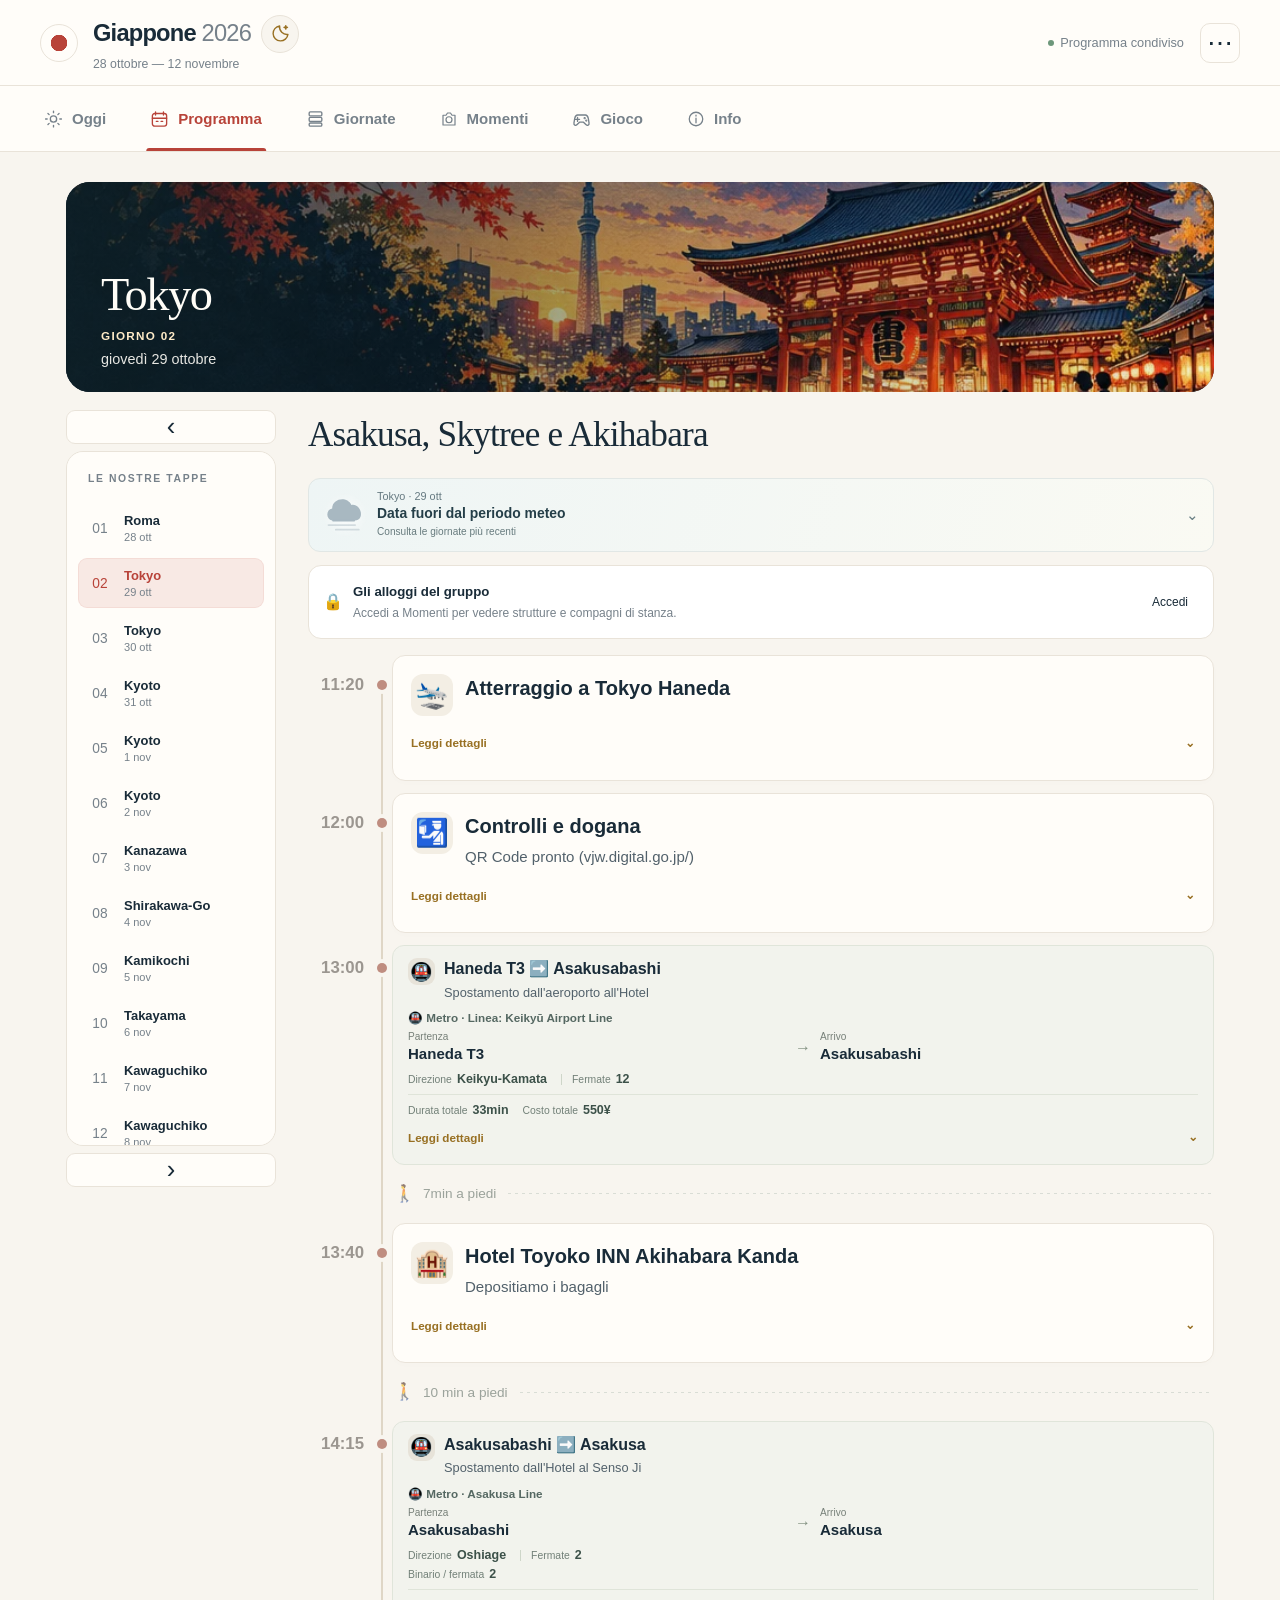
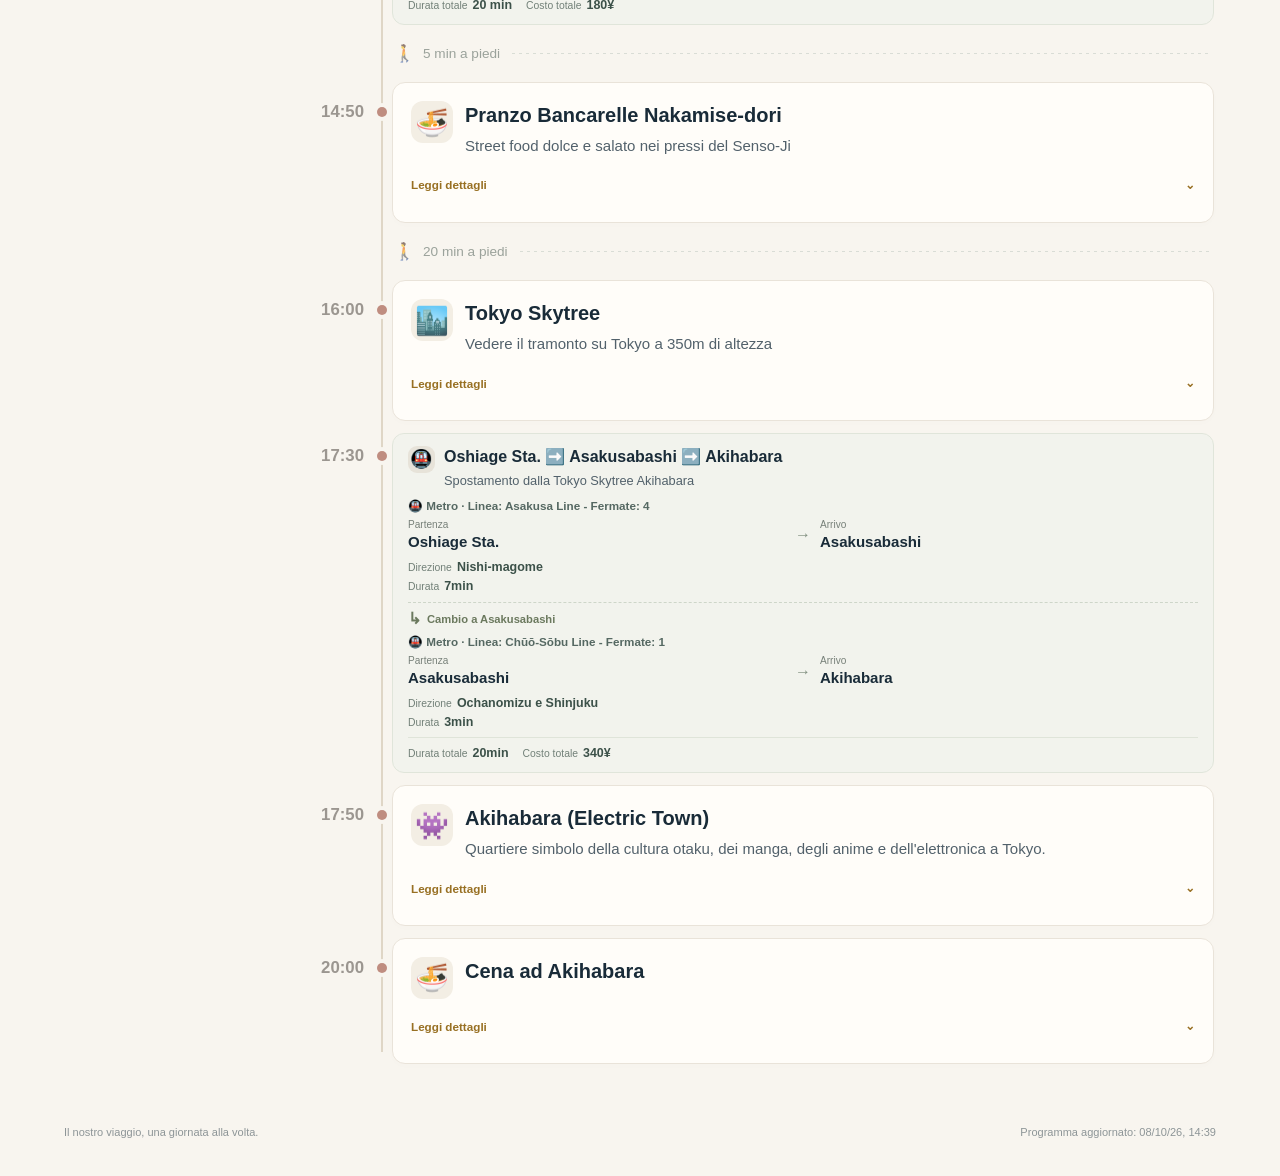
==== commit 737983c6: "Add Kitsu e fuggi to trip app with lazy 3D loading and safe navigation" ====
--- a/Giappone2026/index.html
+++ b/Giappone2026/index.html
@@ -22,12 +22,13 @@
 <meta name="twitter:description" content="«Con quest’app scoprirò finalmente il programma.» — Giorgia. Tappe, mappe e ricordi: il viaggio del gruppo, tutto qui.">
 <meta name="twitter:image" content="https://robertocipriani.github.io/Giappone-2026/Giappone2026/share-japan-2026-v2.jpg">
 
-<link rel="icon" href="favicon.svg?v=20261004-design" type="image/svg+xml"><link rel="apple-touch-icon" href="icon-japan-2026.png?v=20261004-design"><link rel="manifest" href="manifest.webmanifest?v=20261004-design"><link rel="stylesheet" href="styles.css?v=20261004-giornate"><link rel="stylesheet" href="momenti.css?v=20261011-photo"><link rel="stylesheet" href="program-shared.css"><link rel="stylesheet" href="theme.css?v=20261004-notte"><link rel="stylesheet" href="weather.css?v=20261004-meteo"><link rel="stylesheet" href="motion.css?v=20261004-motion"><link rel="stylesheet" href="today.css?v=20261011-oggi"><link rel="stylesheet" href="alloggi.css?v=20261011-personal-speed">
+<link rel="icon" href="favicon.svg?v=20261004-design" type="image/svg+xml"><link rel="apple-touch-icon" href="icon-japan-2026.png?v=20261004-design"><link rel="manifest" href="manifest.webmanifest?v=20261004-design"><link rel="stylesheet" href="styles.css?v=20261004-giornate"><link rel="stylesheet" href="momenti.css?v=20261011-photo"><link rel="stylesheet" href="program-shared.css"><link rel="stylesheet" href="theme.css?v=20261004-notte"><link rel="stylesheet" href="weather.css?v=20261004-meteo"><link rel="stylesheet" href="motion.css?v=20261004-motion"><link rel="stylesheet" href="today.css?v=20261011-mobile-space"><link rel="stylesheet" href="alloggi.css?v=20261011-personal-speed">
+<link rel="stylesheet" href="game-section.css?v=20261011-kitsu-fuggi">
 </head>
 <body>
 <header class="masthead"><div class="brand"><span class="flag" aria-hidden="true"></span><div><div class="brand-title-row"><span class="brand-name">Giappone <b>2026</b></span><button type="button" id="theme-toggle" class="theme-toggle" aria-label="Attiva la modalità scura" aria-pressed="false" title="Attiva la modalità scura"><svg viewBox="0 0 24 24" fill="none" stroke="currentColor" stroke-width="1.6" aria-hidden="true"><path d="M20.5 13A8.5 8.5 0 0 1 11 3.5 8.5 8.5 0 1 0 20.5 13Z"/></svg></button></div><span id="personal-welcome" class="brand-welcome" hidden></span><span class="brand-dates">28 ottobre — 12 novembre</span></div></div><div class="head-actions"><span id="save-state" class="save-state" role="status">Programma pronto</span><button id="edit-toggle" class="edit-toggle" aria-pressed="false">Modifica</button><button id="menu-toggle" class="icon-button" aria-label="Apri strumenti" aria-expanded="false">⋯</button></div></header>
 <div id="tools-menu" class="tools-menu" hidden><button data-action="configure-sync">Collega il foglio Google</button><button data-action="sync-now">Aggiorna dal foglio</button><button data-action="export">Esporta una copia del programma</button><button data-action="import">Importa un programma</button><button data-action="undo">Annulla ultima modifica</button><button data-action="print">Stampa il programma</button><button data-action="reset" class="danger-text">Ripristina il programma iniziale</button></div>
-<nav class="main-tabs" aria-label="Sezioni"><button data-view="today"><span data-nav-icon="sun" aria-hidden="true"></span>Oggi</button><button data-view="program" class="active" aria-current="page"><span data-nav-icon="calendar" aria-hidden="true"></span>Programma</button><button data-view="overview"><span data-nav-icon="days" aria-hidden="true"></span>Giornate</button><button data-view="moments"><span data-nav-icon="camera" aria-hidden="true"></span>Momenti</button><button data-view="more"><span data-nav-icon="info" aria-hidden="true"></span>Info</button></nav>
+<nav class="main-tabs" aria-label="Sezioni"><button data-view="today"><span data-nav-icon="sun" aria-hidden="true"></span>Oggi</button><button data-view="program" class="active" aria-current="page"><span data-nav-icon="calendar" aria-hidden="true"></span>Programma</button><button data-view="overview"><span data-nav-icon="days" aria-hidden="true"></span>Giornate</button><button data-view="moments"><span data-nav-icon="camera" aria-hidden="true"></span>Momenti</button><button data-view="game"><span data-nav-icon="game" aria-hidden="true"></span>Gioco</button><button data-view="more"><span data-nav-icon="info" aria-hidden="true"></span>Info</button></nav>
 <div id="storage-warning" class="storage-warning" hidden></div>
 <main id="main" tabindex="-1"></main>
 <footer class="app-footer"><span>Il nostro viaggio, una giornata alla volta.</span><span id="footer-date">Dal programma del 2 ottobre 2026</span></footer>
@@ -36,5 +37,5 @@
 <dialog id="confirmation"><div class="dialog-heading"><h2 id="confirm-title">Conferma</h2></div><p id="confirm-message"></p><div class="dialog-actions"><button id="confirm-no" class="secondary">Annulla</button><button id="confirm-yes" class="primary">Conferma</button></div></dialog>
 <input id="import-file" type="file" accept="application/json,.json" hidden>
 <noscript>Attiva JavaScript per consultare e modificare il programma.</noscript>
-<dialog id="sync-setup" class="sync-setup"><div class="dialog-heading"><h2>Il programma si aggiorna per tutti</h2><button class="icon-button" id="sync-close" aria-label="Chiudi collegamento">×</button></div><p>L’organizzatore aggiorna il foglio Google. Questa app riceve le attività e le conserva anche offline.</p><p><a href="attiva-google.html" target="_blank" rel="noopener">Apri la guida e copia il codice</a> per attivare una volta il servizio Google, poi incolla qui il collegamento ottenuto.</p><div class="field"><label for="sync-feed-url">Collegamento del programma condiviso</label><input id="sync-feed-url" type="url" placeholder="https://script.google.com/macros/s/…/exec" autocomplete="off"></div><p id="sync-setup-error" class="sync-error" role="alert"></p><div class="sync-actions"><button id="save-sync" class="primary">Collega e aggiorna</button><button id="copy-shared-link" class="secondary">Copia invito: programma e Momenti</button><button id="disconnect-sync" class="secondary" hidden>Usa una copia personale</button></div><p id="sync-current-link" class="sync-link" hidden></p><p>Il servizio espone il programma a chi ha il collegamento, come il sito del viaggio. Nel foglio evita dati personali, documenti e codici di prenotazione riservati.</p></dialog><script src="covers.js"></script><script src="covers-extra.js?v=20261004-simple"></script><script src="sheet-parser.js"></script><script src="data.js"></script><script src="drive-transport.js?v=20261003-rpc2"></script><script src="invite-crypto.js?v=20261004-mini"></script><script src="momenti-cache.js?v=20261011-personal-speed"></script><script src="momenti.js?v=20261011-personal-speed"></script><script src="program-shared.js?v=20261004-viaggio"></script><script src="frasi.js?v=20261004-viaggio"></script><script src="kitsu.js?v=20261004-notte"></script><script src="fortuna.js?v=20261004-notte"></script><script src="notes.js?v=20261004-notte"></script><script src="luoghi.js?v=20261004-giornate"></script><script src="weather.js?v=20261004-meteo"></script><script src="motion.js?v=20261004-motion"></script><script src="alloggi.js?v=20261011-personal-speed"></script><script src="app.js?v=20261011-personal-speed"></script><script>document.querySelectorAll("[data-nav-icon]").forEach(el=>{const icons={sun:"☀",calendar:"▤",ticket:"▣",wallet:"€",info:"ⓘ"};el.innerHTML=window.JAPAN_NAV_ICONS?.[el.dataset.navIcon]||icons[el.dataset.navIcon]});</script>
+<dialog id="sync-setup" class="sync-setup"><div class="dialog-heading"><h2>Il programma si aggiorna per tutti</h2><button class="icon-button" id="sync-close" aria-label="Chiudi collegamento">×</button></div><p>L’organizzatore aggiorna il foglio Google. Questa app riceve le attività e le conserva anche offline.</p><p><a href="attiva-google.html" target="_blank" rel="noopener">Apri la guida e copia il codice</a> per attivare una volta il servizio Google, poi incolla qui il collegamento ottenuto.</p><div class="field"><label for="sync-feed-url">Collegamento del programma condiviso</label><input id="sync-feed-url" type="url" placeholder="https://script.google.com/macros/s/…/exec" autocomplete="off"></div><p id="sync-setup-error" class="sync-error" role="alert"></p><div class="sync-actions"><button id="save-sync" class="primary">Collega e aggiorna</button><button id="copy-shared-link" class="secondary">Copia invito: programma e Momenti</button><button id="disconnect-sync" class="secondary" hidden>Usa una copia personale</button></div><p id="sync-current-link" class="sync-link" hidden></p><p>Il servizio espone il programma a chi ha il collegamento, come il sito del viaggio. Nel foglio evita dati personali, documenti e codici di prenotazione riservati.</p></dialog><script src="covers.js"></script><script src="covers-extra.js?v=20261004-simple"></script><script src="sheet-parser.js"></script><script src="data.js"></script><script src="drive-transport.js?v=20261003-rpc2"></script><script src="invite-crypto.js?v=20261004-mini"></script><script src="momenti-cache.js?v=20261011-personal-speed"></script><script src="momenti.js?v=20261011-personal-speed2"></script><script src="program-shared.js?v=20261004-viaggio"></script><script src="frasi.js?v=20261004-viaggio"></script><script src="kitsu.js?v=20261004-notte"></script><script src="fortuna.js?v=20261004-notte"></script><script src="notes.js?v=20261004-notte"></script><script src="luoghi.js?v=20261004-giornate"></script><script src="weather.js?v=20261004-meteo"></script><script src="motion.js?v=20261004-motion"></script><script src="alloggi.js?v=20261011-personal-speed"></script><script src="app.js?v=20261011-kitsu-fuggi"></script><script>document.querySelectorAll("[data-nav-icon]").forEach(el=>{const icons={sun:"☀",calendar:"▤",ticket:"▣",wallet:"€",info:"ⓘ"};el.innerHTML=window.JAPAN_NAV_ICONS?.[el.dataset.navIcon]||icons[el.dataset.navIcon]});</script>
 </body></html>
--- a/Giappone2026/today.css
+++ b/Giappone2026/today.css
@@ -13,6 +13,6 @@
 .today-event-dialog{border:1px solid var(--line);border-radius:20px;background:var(--white);color:var(--ink);width:min(600px,calc(100vw - 24px));max-height:calc(100dvh - 28px);padding:24px;overflow:auto}.today-event-dialog::backdrop{background:#102a23aa;backdrop-filter:blur(4px)}.today-event-dialog .dialog-heading{align-items:start}.today-event-dialog h2{font-size:24px;line-height:1.3;margin-top:7px;overflow-wrap:anywhere}.today-detail-kicker{font-size:12px;color:var(--muted)}.today-detail-content .event{margin:0;padding:0;display:block}.today-detail-content .event-time,.today-detail-content .event-heading,.today-detail-content .transport-heading,.today-detail-content .event-actions{display:none}.today-detail-content .event:before,.today-detail-content .event:after{display:none}.today-detail-content .event-card{background:transparent;border:0;padding:0;box-shadow:none}.today-detail-content .event-details{margin-top:0}.today-detail-content .event-details>summary{display:none}.today-detail-content .details-body{padding-top:4px}
 .today-next-label{letter-spacing:.8px}.today-premium .today-upcoming-row strong{font-weight:600}.today-premium .today-pocket .weather-copy strong{color:var(--td-text)!important}
 @media(prefers-reduced-motion:no-preference){.today-next-action,.today-upcoming-row{transition:background-color .2s,transform .2s}.today-next-action:active,.today-upcoming-row:active{transform:scale(.99)}}
-@media(max-width:640px){.today-premium{padding:19px 16px;border-radius:21px}.today-premium-heading{margin-bottom:21px}.today-premium-heading h1{font-size:26px}.today-premium-heading p{font-size:13px}.today-hero{min-height:270px;padding:22px}.today-hero-top{font-size:11px;gap:8px}.today-hero-copy h2{font-size:49px}.today-hero-copy p{font-size:12px}.today-under-hero{grid-template-columns:minmax(0,1fr);gap:12px;margin:-20px 9px 25px;position:relative;z-index:2}.today-next{padding:22px 20px}.today-next h2{font-size:24px}.today-next>p{font-size:13px}.today-pocket{padding:0 13px}.today-pocket-hotel>summary,.today-pocket-empty{min-height:73px}.today-pocket .weather-card>summary{min-height:73px;padding:13px 0}.today-rest-heading h2{font-size:17px}.today-upcoming{padding:0 14px}.today-upcoming-row{gap:9px;grid-template-columns:43px 21px minmax(0,1fr) 12px;padding:17px 0}.today-upcoming-row strong{font-size:13px}.today-upcoming-row time{font-size:13px}.today-event-dialog{padding:19px}.today-event-dialog h2{font-size:22px}.today-premium .quick-converter{display:block;padding:17px}.today-premium .quick-converter .converter{margin-top:13px;flex-wrap:wrap}}
+@media(max-width:640px){.today-premium{padding:19px 16px;border-radius:21px}.today-premium-heading{margin-bottom:21px}.today-premium-heading h1{font-size:26px}.today-premium-heading p{font-size:13px}.today-hero{min-height:270px;padding:22px}.today-hero-top{font-size:11px;gap:8px}.today-hero-copy h2{font-size:49px}.today-hero-copy p{font-size:12px}.today-under-hero{grid-template-columns:minmax(0,1fr);gap:12px;margin:16px 9px 25px;position:relative;z-index:2}.today-next{padding:22px 20px}.today-next h2{font-size:24px}.today-next>p{font-size:13px}.today-pocket{padding:0 13px}.today-pocket-hotel>summary,.today-pocket-empty{min-height:73px}.today-pocket .weather-card>summary{min-height:73px;padding:13px 0}.today-rest-heading h2{font-size:17px}.today-upcoming{padding:0 14px}.today-upcoming-row{gap:9px;grid-template-columns:43px 21px minmax(0,1fr) 12px;padding:17px 0}.today-upcoming-row strong{font-size:13px}.today-upcoming-row time{font-size:13px}.today-event-dialog{padding:19px}.today-event-dialog h2{font-size:22px}.today-premium .quick-converter{display:block;padding:17px}.today-premium .quick-converter .converter{margin-top:13px;flex-wrap:wrap}}
 @media(min-width:410px) and (max-width:640px){.today-pocket:not(:has([open])){display:grid;grid-template-columns:minmax(0,1fr) minmax(0,1fr);padding:0}.today-pocket:not(:has([open])) .today-pocket-hotel>summary,.today-pocket:not(:has([open])) .today-pocket-empty{padding:13px;gap:7px;min-height:88px}.today-pocket:not(:has([open])) .today-pocket-weather{border-top:0;border-left:1px solid var(--td-line);padding:0 11px}.today-pocket:not(:has([open])) .weather-card>summary{min-height:88px}.today-pocket:not(:has([open])) .today-pocket-symbol{width:22px;height:26px;background:none}.today-pocket:not(:has([open])) .today-pocket-chevron{display:none}.today-pocket:not(:has([open])) strong{font-size:11px}.today-pocket:not(:has([open])) .weather-scene{width:25px;height:25px}}
 @media(max-width:370px){.today-premium{padding:17px 13px}.today-premium-heading h1{font-size:24px}.today-hero{padding:18px;min-height:264px}.today-hero-copy h2{font-size:43px}.today-under-hero{margin-left:5px;margin-right:5px}.today-next{padding:19px 17px}.today-next h2{font-size:22px}.today-upcoming-row{gap:6px;grid-template-columns:40px 18px minmax(0,1fr) 12px}.today-rest-heading h2{font-size:15px}.today-rest-heading button{font-size:11px}}
--- a/Giappone2026/game-section.css
+++ b/Giappone2026/game-section.css
@@ -0,0 +1,7 @@
+/* Six compact tabs; game assets are requested only when this view opens. */
+.game-section{max-width:480px;margin:0 auto;height:min(790px,calc(100dvh - 180px));min-height:470px;overflow:hidden;border:1px solid var(--line);border-radius:24px;background:#172f36;box-shadow:var(--shadow)}
+.game-section iframe{width:100%;height:100%;display:block;border:0;background:#172f36}
+.playing-kitsu .app-footer{display:none}
+@media(max-width:760px){.main-tabs button{font-size:.60rem}.main-tabs button>span:first-child,.main-tabs button.active>span:first-child{padding:4px 8px}main.view-game{padding:10px 8px 0;min-height:0}.game-section{height:calc(100dvh - 155px - env(safe-area-inset-bottom));min-height:420px;border-radius:20px}}
+@media(max-width:350px){.main-tabs button{font-size:.55rem}.main-tabs button>span:first-child,.main-tabs button.active>span:first-child{padding:4px 6px}}
+@media print{.view-game{display:none}}
